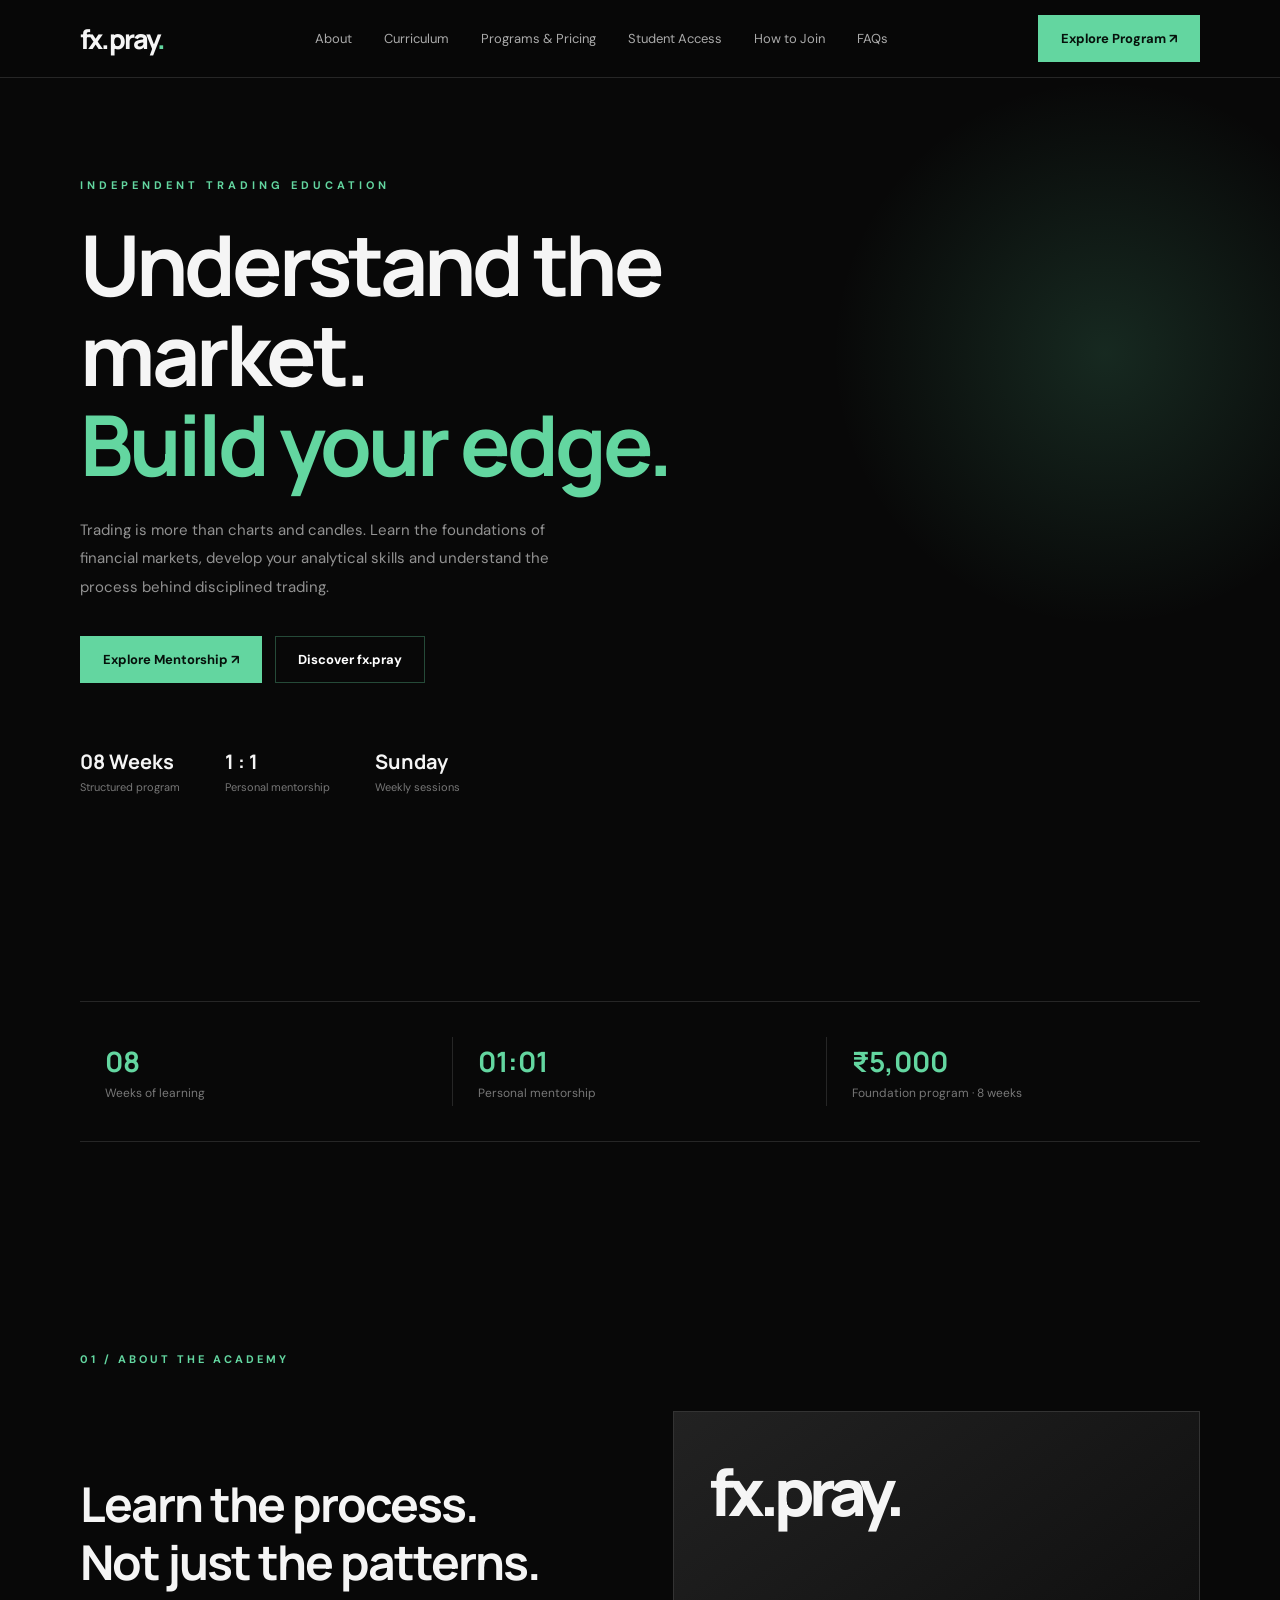
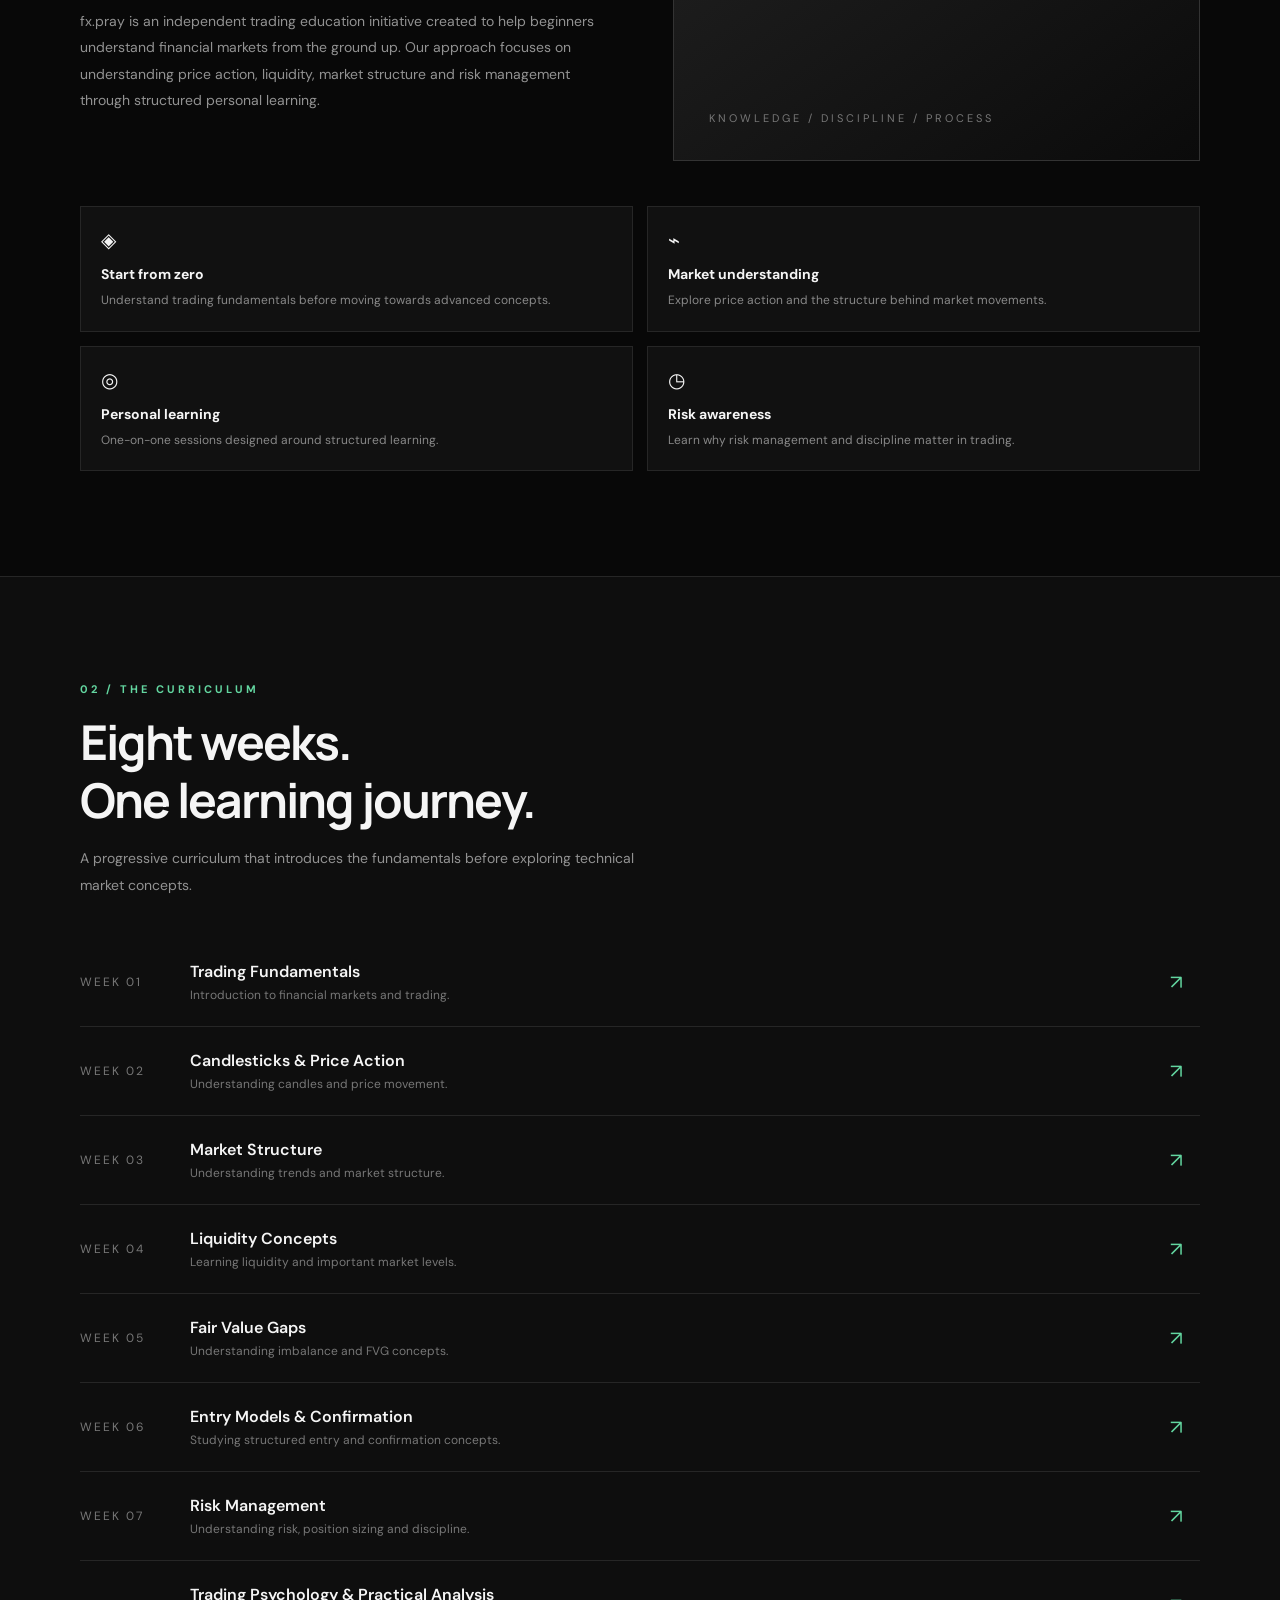
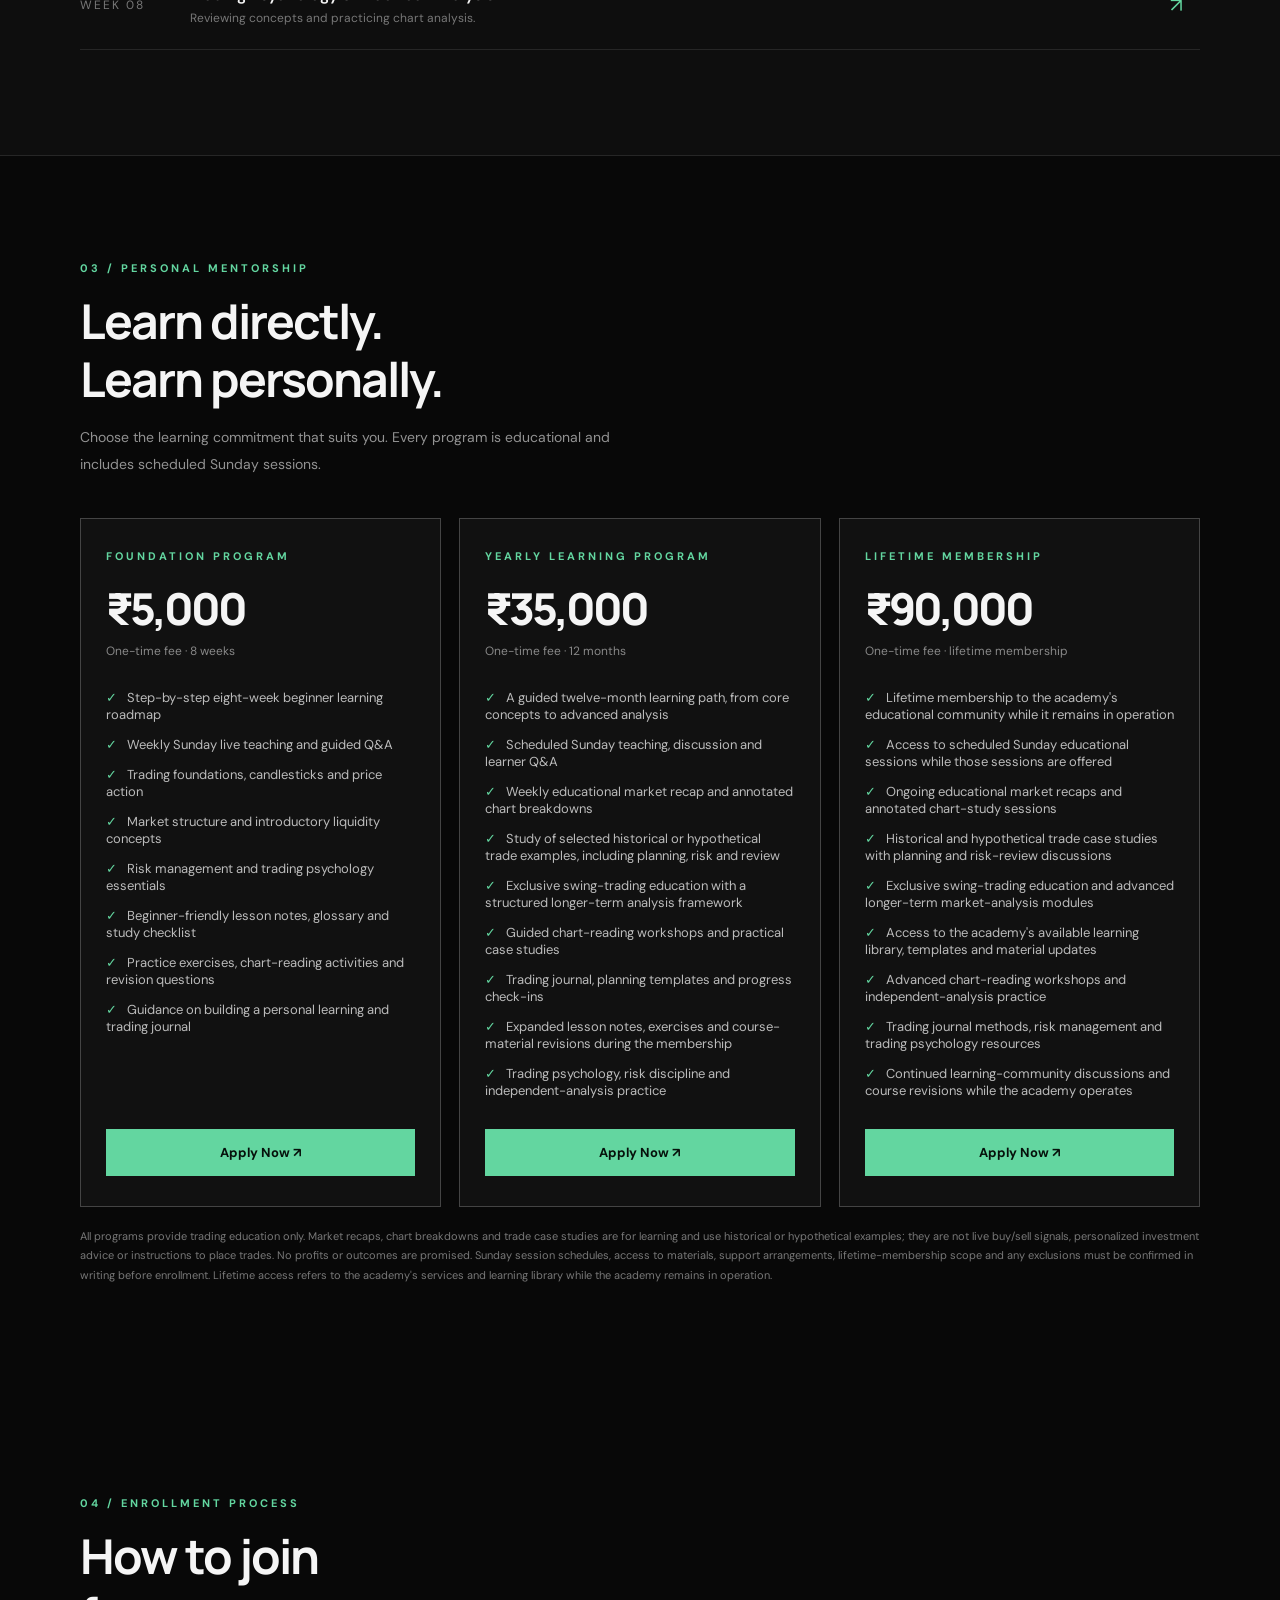
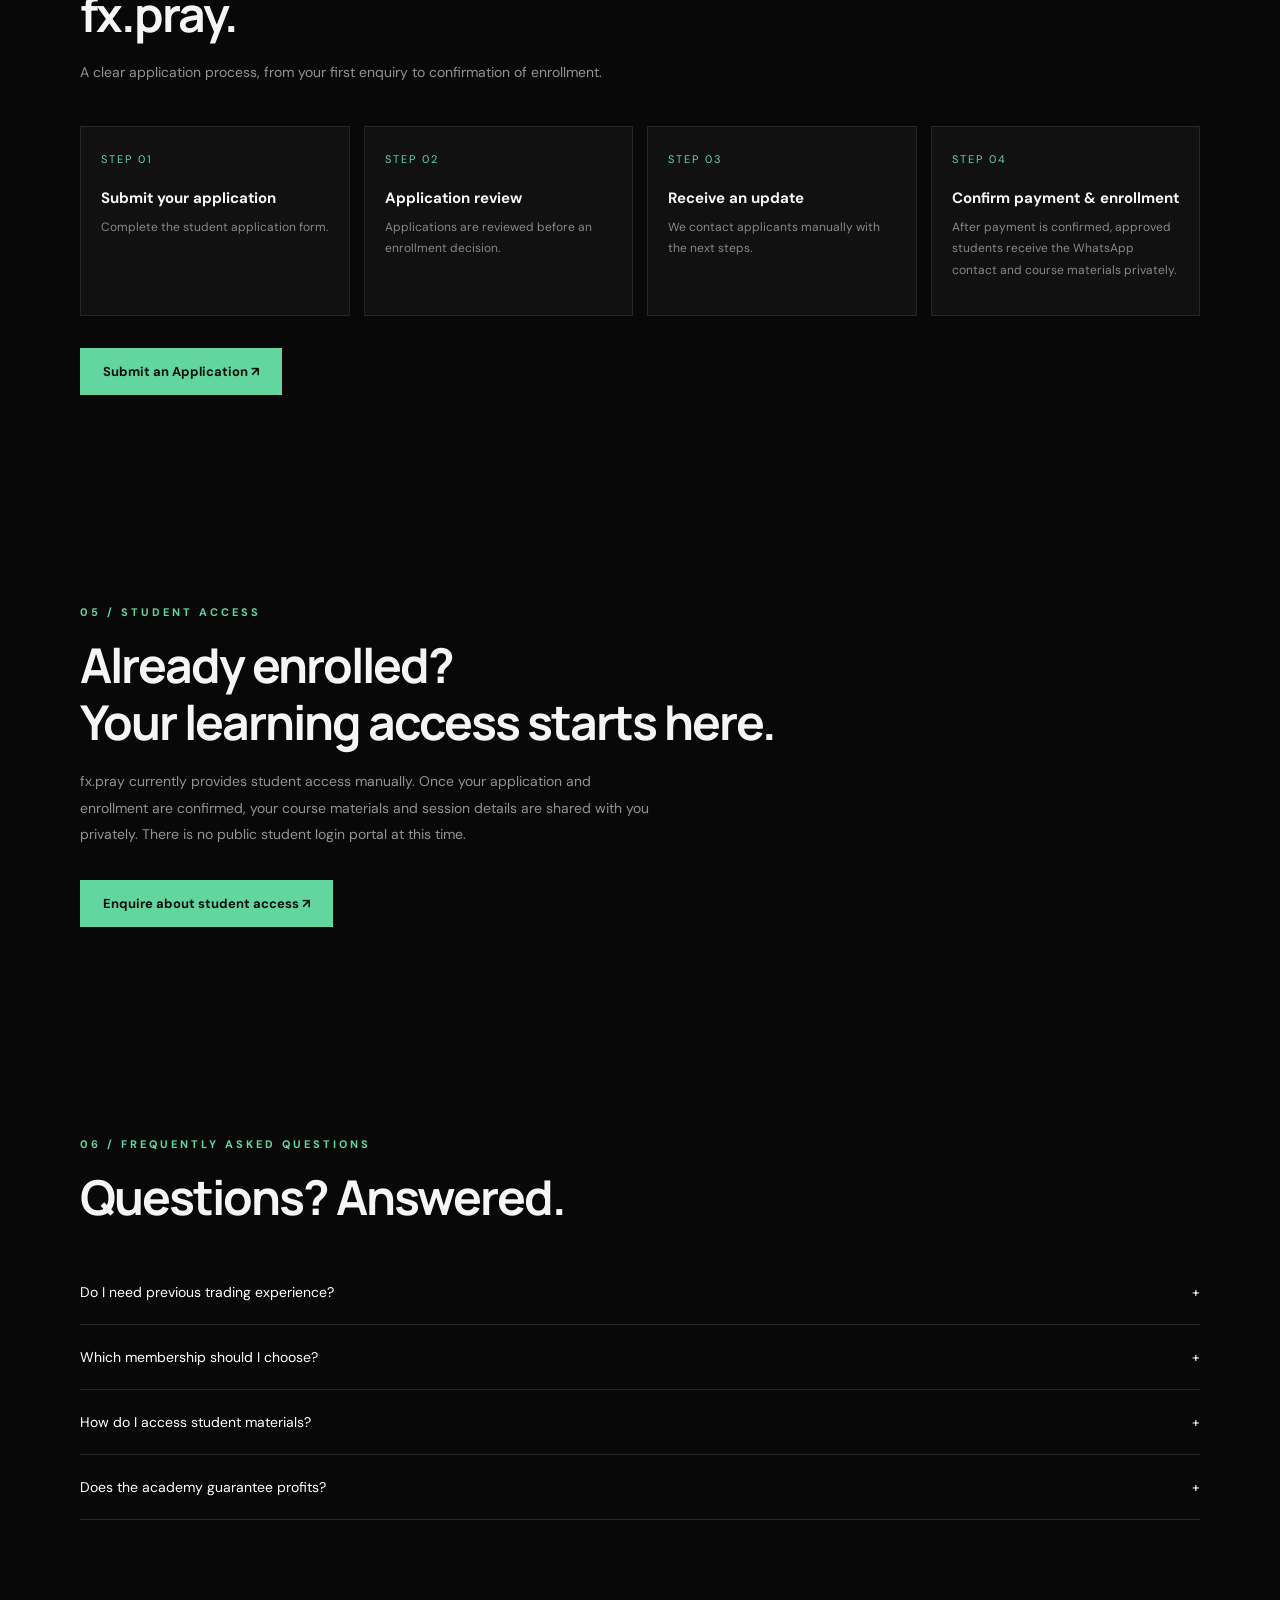
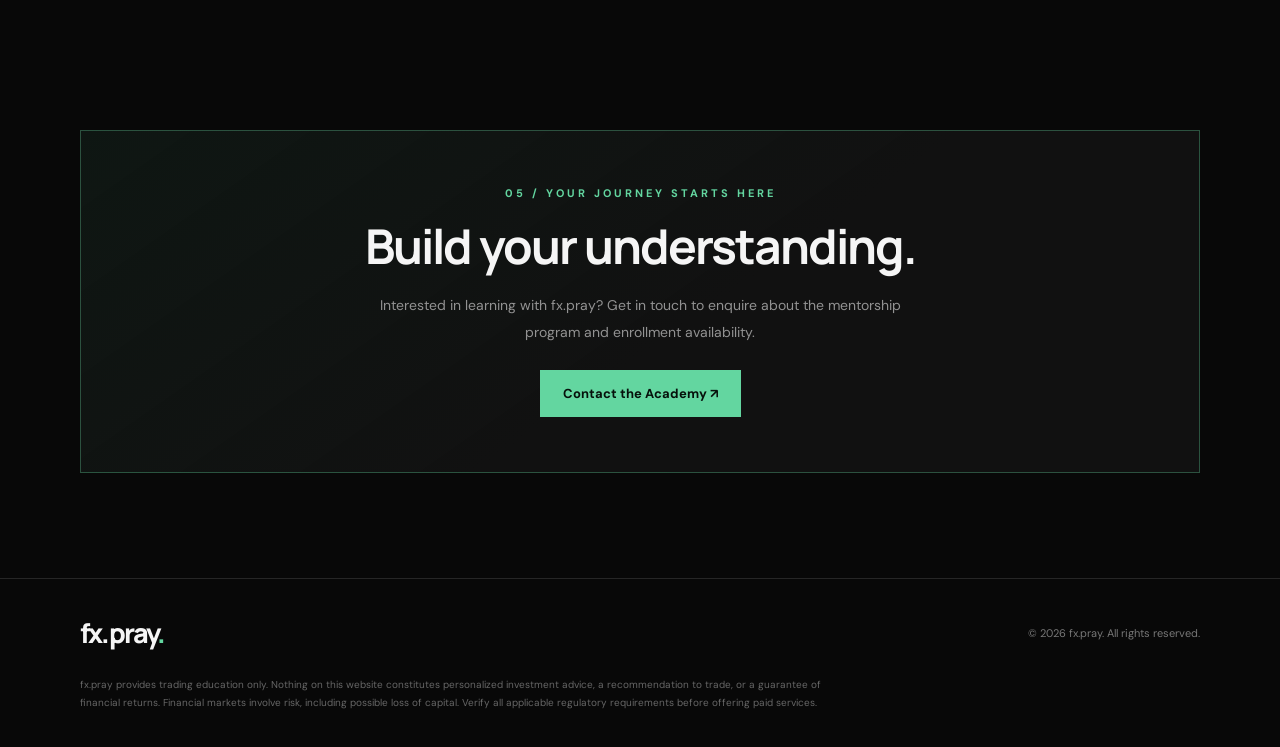
==== index.html @ 36716dc1 "Update membership details and add student access information" ====
<!DOCTYPE html>
<html lang="en">
<head>
<meta charset="UTF-8">
<meta name="viewport" content="width=device-width, initial-scale=1.0">
<meta name="theme-color" content="#07110d">
<title>fx.pray. — Trading Academy</title>
<meta name="description" content="Learn trading from the fundamentals with fx.pray. Explore our eight-week personal trading mentorship.">

<style>
@import url('https://fonts.googleapis.com/css2?family=DM+Sans:wght@400;500;600;700;800&family=Manrope:wght@400;500;600;700;800&display=swap');

:root {
  --bg:#080808;
  --surface:#111111;
  --surface2:#171717;
  --white:#f5f5f5;
  --muted:#929292;
  --line:#262626;
  --accent:#63d6a0;
  --accent-soft:rgba(99,214,160,.12);
  --accent-line:rgba(99,214,160,.32);
}

*{margin:0;padding:0;box-sizing:border-box}

html{scroll-behavior:smooth}

body{
  background:var(--bg);
  color:var(--white);
  font-family:'DM Sans',sans-serif;
  overflow-x:hidden;
}

a{text-decoration:none;color:inherit}
button,input,textarea{font:inherit}

.container{
  width:min(1120px,88%);
  margin:auto;
}

nav{
  height:78px;
  position:sticky;
  top:0;
  z-index:100;
  background:rgba(8,8,8,.94);
  backdrop-filter:blur(16px);
  border-bottom:1px solid var(--line);
}

.nav-inner{
  height:100%;
  display:flex;
  align-items:center;
  justify-content:space-between;
}

.logo{
  font-family:'Manrope',sans-serif;
  font-size:27px;
  font-weight:800;
  letter-spacing:-1.8px;
}

.logo span{color:#777}

.nav-links{
  display:flex;
  align-items:center;
  gap:32px;
  color:#aaa;
  font-size:13px;
}

.nav-links a:hover{color:var(--accent)}

.btn{
  display:inline-flex;
  align-items:center;
  justify-content:center;
  gap:10px;
  padding:14px 22px;
  background:var(--accent);
  color:#06110b;
  border:1px solid var(--accent);
  font-size:13px;
  font-weight:700;
  transition:.25s;
  cursor:pointer;
}

.btn:hover{
  background:transparent;
  color:var(--accent);
}

.btn-outline{
  background:transparent;
  color:white;
  border-color:var(--accent-line);
}

.btn-outline:hover{
  background:var(--accent);
  color:#06110b;
}

.menu-btn{
  display:none;
  background:none;
  border:0;
  color:white;
  font-size:25px;
  cursor:pointer;
}

.hero{
  min-height:650px;
  display:flex;
  align-items:center;
  position:relative;
  overflow:hidden;
}

.hero:before{
  content:"";
  position:absolute;
  width:550px;
  height:550px;
  border-radius:50%;
  background:radial-gradient(circle,rgba(99,214,160,.16),transparent 70%);
  right:-100px;
  top:0;
  pointer-events:none;
}

.hero-content{
  position:relative;
  z-index:2;
  padding:100px 0;
}

.eyebrow{
  color:var(--accent);
  font-size:11px;
  letter-spacing:4px;
  font-weight:700;
  text-transform:uppercase;
}

.hero h1{
  font-family:'Manrope',sans-serif;
  font-size:clamp(48px,7vw,84px);
  line-height:1.07;
  letter-spacing:-4px;
  max-width:850px;
  margin:27px 0;
}

.hero h1 span{color:var(--accent)}

.hero-desc{
  color:var(--muted);
  max-width:520px;
  line-height:1.9;
  font-size:15px;
}

.hero-actions{
  display:flex;
  gap:13px;
  margin-top:35px;
  flex-wrap:wrap;
}

.hero-bottom{
  display:flex;
  gap:45px;
  margin-top:65px;
  flex-wrap:wrap;
}

.hero-bottom strong{
  display:block;
  font-size:20px;
  font-family:'Manrope',sans-serif;
}

.hero-bottom small{
  color:#777;
  font-size:11px;
}

.stats{
  border-top:1px solid var(--line);
  border-bottom:1px solid var(--line);
  display:grid;
  grid-template-columns:repeat(3,1fr);
  padding:35px 0;
}

.stat{
  padding:5px 25px;
  border-right:1px solid var(--line);
}

.stat:last-child{border:0}

.stat strong{
  font-family:'Manrope',sans-serif;
  font-size:28px;
  display:block;
}

.stat p{
  color:#777;
  font-size:12px;
  margin-top:5px;
}

section{padding:105px 0}

.section-label{
  color:var(--accent);
  font-size:11px;
  letter-spacing:3px;
  text-transform:uppercase;
  font-weight:700;
}

.section-title{
  font-family:'Manrope',sans-serif;
  font-size:clamp(32px,5vw,48px);
  line-height:1.2;
  letter-spacing:-2px;
  margin:17px 0;
}

.section-desc{
  color:var(--muted);
  max-width:570px;
  line-height:1.9;
  font-size:14px;
}

.about-grid{
  display:grid;
  grid-template-columns:1fr 1fr;
  gap:65px;
  align-items:center;
  margin-top:45px;
}

.about-visual{
  min-height:350px;
  background:linear-gradient(145deg,#222,#0b0b0b);
  border:1px solid #333;
  display:flex;
  flex-direction:column;
  justify-content:space-between;
  padding:35px;
}

.visual-symbol{
  font-size:65px;
  font-family:'Manrope',sans-serif;
  font-weight:800;
  letter-spacing:-6px;
}

.visual-caption{
  color:#777;
  font-size:11px;
  letter-spacing:3px;
}

.features{
  display:grid;
  grid-template-columns:1fr 1fr;
  gap:14px;
}

.feature{
  padding:20px;
  background:var(--surface);
  border:1px solid var(--line);
}

.feature h3{font-size:14px;margin:12px 0 7px}
.feature p{font-size:12px;color:#888;line-height:1.7}
.feature-icon{font-size:20px}

.curriculum{
  background:#0e0e0e;
  border-top:1px solid var(--line);
  border-bottom:1px solid var(--line);
}

.weeks{margin-top:40px}

.week{
  display:grid;
  grid-template-columns:90px 1fr 30px;
  gap:20px;
  align-items:center;
  padding:23px 0;
  border-bottom:1px solid var(--line);
}

.week-number{
  font-size:12px;
  color:#777;
  letter-spacing:2px;
}

.week h3{font-size:16px;font-weight:600}
.week p{font-size:12px;color:#777;margin-top:5px}
.week-arrow{color:#777;font-size:20px}

.pricing-grid{
  display:grid;
  grid-template-columns:repeat(3,minmax(0,1fr));
  gap:18px;
  margin-top:40px;
  align-items:stretch;
}
.pricing-card{
  padding:30px 25px;
  background:var(--surface);
  border:1px solid #444;
  display:flex;
  flex-direction:column;
}
.pricing-card .price{font-size:44px}
.pricing-card .included{grid-template-columns:1fr;gap:13px}
.pricing-card .btn{margin-top:auto;text-align:center}
@media(max-width:900px){.pricing-grid{grid-template-columns:1fr}}

.price{
  font-family:'Manrope',sans-serif;
  font-size:55px;
  font-weight:800;
  letter-spacing:-3px;
  margin:15px 0 5px;
}

.price-sub{color:#888;font-size:12px}

.included{
  list-style:none;
  margin:30px 0;
  display:grid;
  grid-template-columns:1fr 1fr;
  gap:17px;
}

.included li{
  font-size:13px;
  color:#bbb;
}

.included li:before{
  content:"✓";
  margin-right:10px;
  color:var(--accent);
}

.pricing-note{
  color:#777;
  font-size:11px;
  line-height:1.8;
  margin-top:20px;
}

.faq-list{margin-top:35px}

.faq-item{
  border-bottom:1px solid var(--line);
}

.faq-question{
  width:100%;
  background:none;
  border:0;
  color:white;
  text-align:left;
  display:flex;
  justify-content:space-between;
  padding:23px 0;
  cursor:pointer;
  font-size:14px;
}

.faq-answer{
  display:none;
  color:#888;
  font-size:13px;
  line-height:1.8;
  padding:0 30px 22px 0;
}

.faq-item.active .faq-answer{display:block}

.contact-box{
  background:#111;
  border:1px solid #333;
  padding:55px 40px;
  text-align:center;
}

.contact-box .section-desc{
  margin:0 auto 25px;
}

footer{
  border-top:1px solid var(--line);
  padding:35px 0;
}

.footer-inner{
  display:flex;
  justify-content:space-between;
  align-items:center;
  gap:20px;
  flex-wrap:wrap;
}

.footer-copy{color:#777;font-size:11px}

.disclaimer{
  color:#666;
  font-size:10px;
  line-height:1.8;
  margin-top:25px;
  max-width:750px;
}

@media(max-width:750px){
  .nav-links{
    display:none;
    position:absolute;
    top:78px;
    left:0;
    width:100%;
    background:#101010;
    padding:25px 6%;
    flex-direction:column;
    align-items:flex-start;
    border-bottom:1px solid #333;
  }
  .nav-links.show{display:flex}
  .menu-btn{display:block}
  .nav-cta{display:none}
  .hero{min-height:570px}
  .hero h1{letter-spacing:-2.5px}
  .about-grid{grid-template-columns:1fr;gap:30px}
  .stats{gap:10px}
  .stat{padding:5px 10px}
  .stat strong{font-size:21px}
  .week{grid-template-columns:65px 1fr 20px;gap:10px}
  .pricing-card{padding:27px 20px}
  .included{grid-template-columns:1fr}
  .contact-box{padding:40px 20px}
}

@media(max-width:400px){
  .hero h1{font-size:44px}
  .hero-bottom{gap:22px}
}

/* ==============================
   FX.PRAY PREMIUM ANIMATIONS
================================ */

/* Smooth page entrance */
@keyframes pageEnter {
  from { opacity: 0; }
  to { opacity: 1; }
}

body {
  animation: pageEnter 1s ease;
}

/* Hero entrance */
@keyframes heroEnter {
  from {
    opacity: 0;
    transform: translateY(35px);
  }
  to {
    opacity: 1;
    transform: translateY(0);
  }
}

.hero-content > * {
  animation: heroEnter .9s ease both;
}

.hero-content > *:nth-child(1) { animation-delay: .1s; }
.hero-content > *:nth-child(2) { animation-delay: .2s; }
.hero-content > *:nth-child(3) { animation-delay: .35s; }
.hero-content > *:nth-child(4) { animation-delay: .5s; }
.hero-content > *:nth-child(5) { animation-delay: .65s; }

/* Scroll reveal */
.reveal {
  opacity: 0;
  transform: translateY(30px);
  transition:
    opacity .8s ease,
    transform .8s cubic-bezier(.2,.7,.2,1);
}

.reveal.visible {
  opacity: 1;
  transform: translateY(0);
}

/* Premium card hover */
.feature,
.pricing-card,
.about-visual {
  transition:
    transform .35s ease,
    border-color .35s ease,
    background .35s ease;
}

.feature:hover,
.pricing-card:hover {
  transform: translateY(-6px);
  border-color: var(--accent-line);
  background: linear-gradient(145deg, rgba(99,214,160,.07), #151515 65%);
}

.about-visual:hover {
  border-color: var(--accent-line);
}

/* Curriculum hover */
.week {
  transition: padding .3s ease, background .3s ease;
}

.week:hover {
  padding-left: 14px;
  background: #141414;
}

.week-arrow {
  transition: transform .3s ease;
}

.week:hover .week-arrow {
  transform: translate(4px,-4px);
}

/* Button interaction */
.btn {
  transition: all .3s ease;
}

.btn:hover {
  transform: translateY(-3px);
  box-shadow: 0 8px 25px rgba(99,214,160,.18);
}

/* FAQ animation */
.faq-answer {
  display: block;
  max-height: 0;
  overflow: hidden;
  opacity: 0;
  padding-bottom: 0;
  transition:
    max-height .4s ease,
    opacity .3s ease,
    padding .3s ease;
}

.faq-item.active .faq-answer {
  max-height: 180px;
  opacity: 1;
  padding-bottom: 22px;
}

/* Navigation hover */
.nav-links a {
  transition: color .25s ease;
}
/* Enrollment process */
.join-steps {
  display: grid;
  grid-template-columns: repeat(4, 1fr);
  gap: 14px;
  margin-top: 40px;
}

.join-step {
  background: var(--surface);
  border: 1px solid var(--line);
  padding: 25px 20px;
  min-height: 190px;
  transition: transform .3s ease, border-color .3s ease;
}

.join-step:hover {
  transform: translateY(-5px);
  border-color: var(--accent-line);
}

.join-step-number {
  color: var(--accent);
  font-size: 11px;
  letter-spacing: 2px;
}

.join-step h3 {
  font-size: 15px;
  margin: 22px 0 9px;
}

.join-step p {
  color: #888;
  font-size: 12px;
  line-height: 1.8;
}

.join-action {
  margin-top: 32px;
}

@media(max-width:750px) {
  .join-steps {
    grid-template-columns: 1fr 1fr;
  }
}

@media(max-width:480px) {
  .join-steps {
    grid-template-columns: 1fr;
  }

  .join-step {
    min-height: auto;
  }
}
/* FX.PRAY emerald accent system */
::selection{background:var(--accent);color:#06110b}
a:focus-visible,button:focus-visible{
  outline:2px solid var(--accent);
  outline-offset:4px;
}
.stat strong{color:var(--accent)}
.week:hover{background:rgba(99,214,160,.045)}
.week-arrow{color:var(--accent)}
.included li:before{color:var(--accent)}
.join-step:hover{border-color:var(--accent-line)}
.join-step-number{color:var(--accent)}
.contact-box{
  background:linear-gradient(145deg,rgba(99,214,160,.07),#111 55%);
  border-color:var(--accent-line);
}
.logo span{color:var(--accent)}
.btn-outline{border-color:var(--accent-line)}
/* Accessibility: respect reduced motion */
@media (prefers-reduced-motion: reduce) {
  *, *::before, *::after {
    animation-duration: .01ms !important;
    transition-duration: .01ms !important;
    scroll-behavior: auto !important;
  }

  .reveal {
    opacity: 1;
    transform: none;
  }
}
</style>
</head>

<body>

<nav>
  <div class="container nav-inner">
    <a class="logo" href="#">fx.pray<span>.</span></a>

    <div class="nav-links" id="navLinks">
      <a href="#about">About</a>
      <a href="#curriculum">Curriculum</a>
<a href="#mentorship">Programs & Pricing</a>
<a href="#student-access">Student Access</a>
<a href="#join">How to Join</a>
<a href="#faq">FAQs</a>
    </div>

    <a class="btn nav-cta" href="#mentorship">Explore Program ↗</a>
    <button class="menu-btn" id="menuBtn" aria-label="Toggle menu">☰</button>
  </div>
</nav>

<header class="hero">
  <div class="container hero-content">
    <div class="eyebrow">Independent Trading Education</div>

    <h1>
      Understand the market.<br>
      <span>Build your edge.</span>
    </h1>

    <p class="hero-desc">
      Trading is more than charts and candles.
      Learn the foundations of financial markets,
      develop your analytical skills and understand
      the process behind disciplined trading.
    </p>

    <div class="hero-actions">
      <a href="#mentorship" class="btn">Explore Mentorship ↗</a>
      <a href="#about" class="btn btn-outline">Discover fx.pray</a>
    </div>

    <div class="hero-bottom">
      <div>
        <strong>08 Weeks</strong>
        <small>Structured program</small>
      </div>
      <div>
        <strong>1 : 1</strong>
        <small>Personal mentorship</small>
      </div>
      <div>
        <strong>Sunday</strong>
        <small>Weekly sessions</small>
      </div>
    </div>
  </div>
</header>

<main>

<section>
  <div class="container">
    <div class="stats">
      <div class="stat">
        <strong>08</strong>
        <p>Weeks of learning</p>
      </div>
      <div class="stat">
        <strong>01:01</strong>
        <p>Personal mentorship</p>
      </div>
      <div class="stat">
        <strong>₹5,000</strong>
        <p>Foundation program · 8 weeks</p>
      </div>
    </div>
  </div>
</section>

<section id="about">
  <div class="container">
    <div class="section-label">01 / About the Academy</div>
    <div class="about-grid">

      <div>
        <h2 class="section-title">
          Learn the process.<br>
          Not just the patterns.
        </h2>

        <p class="section-desc">
          fx.pray is an independent trading education
          initiative created to help beginners understand
          financial markets from the ground up.

          Our approach focuses on understanding price
          action, liquidity, market structure and risk
          management through structured personal learning.
        </p>
      </div>

      <div class="about-visual">
        <div class="visual-symbol">fx.pray.</div>
        <div>
          <div class="visual-caption">KNOWLEDGE / DISCIPLINE / PROCESS</div>
        </div>
      </div>

    </div>

    <div class="features" style="margin-top:45px">
      <div class="feature">
        <div class="feature-icon">◈</div>
        <h3>Start from zero</h3>
        <p>Understand trading fundamentals before
        moving towards advanced concepts.</p>
      </div>

      <div class="feature">
        <div class="feature-icon">⌁</div>
        <h3>Market understanding</h3>
        <p>Explore price action and the structure
        behind market movements.</p>
      </div>

      <div class="feature">
        <div class="feature-icon">◎</div>
        <h3>Personal learning</h3>
        <p>One-on-one sessions designed around
        structured learning.</p>
      </div>

      <div class="feature">
        <div class="feature-icon">◷</div>
        <h3>Risk awareness</h3>
        <p>Learn why risk management and discipline
        matter in trading.</p>
      </div>
    </div>
  </div>
</section>

<section class="curriculum" id="curriculum">
  <div class="container">
    <div class="section-label">02 / The Curriculum</div>
    <h2 class="section-title">Eight weeks.<br>One learning journey.</h2>
    <p class="section-desc">
      A progressive curriculum that introduces the
      fundamentals before exploring technical
      market concepts.
    </p>

    <div class="weeks">

      <div class="week">
        <div class="week-number">WEEK 01</div>
        <div><h3>Trading Fundamentals</h3>
        <p>Introduction to financial markets and trading.</p></div>
        <div class="week-arrow">↗</div>
      </div>

      <div class="week">
        <div class="week-number">WEEK 02</div>
        <div><h3>Candlesticks & Price Action</h3>
        <p>Understanding candles and price movement.</p></div>
        <div class="week-arrow">↗</div>
      </div>

      <div class="week">
        <div class="week-number">WEEK 03</div>
        <div><h3>Market Structure</h3>
        <p>Understanding trends and market structure.</p></div>
        <div class="week-arrow">↗</div>
      </div>

      <div class="week">
        <div class="week-number">WEEK 04</div>
        <div><h3>Liquidity Concepts</h3>
        <p>Learning liquidity and important market levels.</p></div>
        <div class="week-arrow">↗</div>
      </div>

      <div class="week">
        <div class="week-number">WEEK 05</div>
        <div><h3>Fair Value Gaps</h3>
        <p>Understanding imbalance and FVG concepts.</p></div>
        <div class="week-arrow">↗</div>
      </div>

      <div class="week">
        <div class="week-number">WEEK 06</div>
        <div><h3>Entry Models & Confirmation</h3>
        <p>Studying structured entry and confirmation concepts.</p></div>
        <div class="week-arrow">↗</div>
      </div>

      <div class="week">
        <div class="week-number">WEEK 07</div>
        <div><h3>Risk Management</h3>
        <p>Understanding risk, position sizing and discipline.</p></div>
        <div class="week-arrow">↗</div>
      </div>

      <div class="week">
        <div class="week-number">WEEK 08</div>
        <div><h3>Trading Psychology & Practical Analysis</h3>
        <p>Reviewing concepts and practicing chart analysis.</p></div>
        <div class="week-arrow">↗</div>
      </div>

    </div>
  </div>
</section>

<section id="mentorship">
  <div class="container">
    <div class="section-label">03 / Personal Mentorship</div>
    <h2 class="section-title">Learn directly.<br>Learn personally.</h2>

    <p class="section-desc">
      Choose the learning commitment that suits you.
      Every program is educational and includes scheduled Sunday sessions.
    </p>

    <div class="pricing-grid">
      <div class="pricing-card">
        <div class="section-label">FOUNDATION PROGRAM</div>
        <div class="price">₹5,000</div>
        <div class="price-sub">One-time fee · 8 weeks</div>
        <ul class="included">
          <li>Step-by-step eight-week beginner learning roadmap</li>
          <li>Weekly Sunday live teaching and guided Q&amp;A</li>
          <li>Trading foundations, candlesticks and price action</li>
          <li>Market structure and introductory liquidity concepts</li>
          <li>Risk management and trading psychology essentials</li>
          <li>Beginner-friendly lesson notes, glossary and study checklist</li>
          <li>Practice exercises, chart-reading activities and revision questions</li>
          <li>Guidance on building a personal learning and trading journal</li>
        </ul>
        <a href="https://docs.google.com/forms/d/e/1FAIpQLSc23OzAaAF6MOSfm3VgcGboQESLAx91yOlbj70nrIHsM23pZA/viewform" target="_blank" rel="noopener noreferrer" class="btn">Apply Now ↗</a>
      </div>

      <div class="pricing-card">
        <div class="section-label">YEARLY LEARNING PROGRAM</div>
        <div class="price">₹35,000</div>
        <div class="price-sub">One-time fee · 12 months</div>
        <ul class="included">
          <li>A guided twelve-month learning path, from core concepts to advanced analysis</li>
          <li>Scheduled Sunday teaching, discussion and learner Q&amp;A</li>
          <li>Weekly educational market recap and annotated chart breakdowns</li>
          <li>Study of selected historical or hypothetical trade examples, including planning, risk and review</li>
          <li>Exclusive swing-trading education with a structured longer-term analysis framework</li>
          <li>Guided chart-reading workshops and practical case studies</li>
          <li>Trading journal, planning templates and progress check-ins</li>
          <li>Expanded lesson notes, exercises and course-material revisions during the membership</li>
          <li>Trading psychology, risk discipline and independent-analysis practice</li>
        </ul>
        <a href="https://docs.google.com/forms/d/e/1FAIpQLSc23OzAaAF6MOSfm3VgcGboQESLAx91yOlbj70nrIHsM23pZA/viewform" target="_blank" rel="noopener noreferrer" class="btn">Apply Now ↗</a>
      </div>

      <div class="pricing-card">
        <div class="section-label">LIFETIME MEMBERSHIP</div>
        <div class="price">₹90,000</div>
        <div class="price-sub">One-time fee · lifetime membership</div>
        <ul class="included">
          <li>Lifetime membership to the academy's educational community while it remains in operation</li>
          <li>Access to scheduled Sunday educational sessions while those sessions are offered</li>
          <li>Ongoing educational market recaps and annotated chart-study sessions</li>
          <li>Historical and hypothetical trade case studies with planning and risk-review discussions</li>
          <li>Exclusive swing-trading education and advanced longer-term market-analysis modules</li>
          <li>Access to the academy's available learning library, templates and material updates</li>
          <li>Advanced chart-reading workshops and independent-analysis practice</li>
          <li>Trading journal methods, risk management and trading psychology resources</li>
          <li>Continued learning-community discussions and course revisions while the academy operates</li>
        </ul>
        <a href="https://docs.google.com/forms/d/e/1FAIpQLSc23OzAaAF6MOSfm3VgcGboQESLAx91yOlbj70nrIHsM23pZA/viewform" target="_blank" rel="noopener noreferrer" class="btn">Apply Now ↗</a>
      </div>
    </div>

    <p class="pricing-note">
      All programs provide trading education only. Market recaps, chart breakdowns and trade
      case studies are for learning and use historical or hypothetical examples; they are not
      live buy/sell signals, personalized investment advice or instructions to place trades.
      No profits or outcomes are promised. Sunday session schedules, access to materials,
      support arrangements, lifetime-membership scope and any exclusions must be confirmed
      in writing before enrollment. Lifetime access refers to the academy's services and
      learning library while the academy remains in operation.
    </p>
  </div>
</section>

<section id="join">   <div class="container">     <div class="section-label">04 / Enrollment Process</div>      <h2 class="section-title">       How to join<br>fx.pray.     </h2>      <p class="section-desc">       A clear application process, from your first enquiry       to confirmation of enrollment.     </p>      <div class="join-steps">        <div class="join-step">         <div class="join-step-number">STEP 01</div>         <h3>Submit your application</h3>         <p>Complete the student application form.</p>       </div>        <div class="join-step">         <div class="join-step-number">STEP 02</div>         <h3>Application review</h3>         <p>Applications are reviewed before an enrollment decision.</p>       </div>        <div class="join-step">         <div class="join-step-number">STEP 03</div>         <h3>Receive an update</h3>         <p>We contact applicants manually with the next steps.</p>       </div>        <div class="join-step">         <div class="join-step-number">STEP 04</div>         <h3>Confirm payment &amp; enrollment</h3>         <p>After payment is confirmed, approved students receive the WhatsApp contact and course materials privately.</p>       </div>      </div>      <div class="join-action">       <a         href="https://docs.google.com/forms/d/e/1FAIpQLSc23OzAaAF6MOSfm3VgcGboQESLAx91yOlbj70nrIHsM23pZA/viewform"         target="_blank"         rel="noopener noreferrer"         class="btn">         Submit an Application ↗       </a>     </div>    </div> </section>

<section id="student-access">
  <div class="container">
    <div class="section-label">05 / Student Access</div>
    <h2 class="section-title">Already enrolled?<br>Your learning access starts here.</h2>
    <p class="section-desc">
      fx.pray currently provides student access manually. Once your application
      and enrollment are confirmed, your course materials and session details
      are shared with you privately. There is no public student login portal at
      this time.
    </p>
    <div class="join-action">
      <a href="mailto:prayagrajtrivedi199@gmail.com?subject=Student%20Access%20Enquiry" class="btn">Enquire about student access ↗</a>
    </div>
  </div>
</section>

<section id="faq">
  <div class="container">
    <div class="section-label">06 / Frequently Asked Questions</div>
    <h2 class="section-title">Questions? Answered.</h2>

    <div class="faq-list">

      <div class="faq-item">
        <button class="faq-question">
          Do I need previous trading experience?
          <span>+</span>
        </button>
        <div class="faq-answer">
          No. The proposed curriculum starts with
          trading fundamentals and gradually introduces
          technical concepts.
        </div>
      </div>

      <div class="faq-item">
        <button class="faq-question">
          Which membership should I choose?
          <span>+</span>
        </button>
        <div class="faq-answer">
          Foundation is an eight-week beginner program. Yearly Learning provides a twelve-month learning path. Lifetime Membership provides ongoing access to the academy's learning services while it remains in operation. Review the full inclusions and terms in the Programs &amp; Pricing section before applying.
        </div>
      </div>

      <div class="faq-item">
        <button class="faq-question">
          How do I access student materials?
          <span>+</span>
        </button>
        <div class="faq-answer">
          After your application is reviewed and enrollment is confirmed, the academy shares the relevant learning materials and session details privately. There is currently no online student login portal.
        </div>
      </div>

      <div class="faq-item">
        <button class="faq-question">
          Does the academy guarantee profits?
          <span>+</span>
        </button>
        <div class="faq-answer">
          No. Trading involves risk. This program
          provides educational material and does
          not promise financial returns.
        </div>
      </div>

    </div>
  </div>
</section>

<section id="contact">
  <div class="container">
    <div class="contact-box">
      <div class="section-label">05 / Your Journey Starts Here</div>
      <h2 class="section-title">Build your understanding.</h2>
      <p class="section-desc">
        Interested in learning with fx.pray?
        Get in touch to enquire about the mentorship
        program and enrollment availability.
      </p>
      <a href="mailto:prayagrajtrivedi199@gmail.com"
         class="btn">Contact the Academy ↗</a>
    </div>
  </div>
</section>

</main>

<footer>
  <div class="container">
    <div class="footer-inner">
      <a href="#" class="logo">fx.pray<span>.</span></a>
      <div class="footer-copy">
        © 2026 fx.pray. All rights reserved.
      </div>
    </div>

    <p class="disclaimer">
      fx.pray provides trading education only.
      Nothing on this website constitutes personalized
      investment advice, a recommendation to trade,
      or a guarantee of financial returns. Financial
      markets involve risk, including possible loss
      of capital. Verify all applicable regulatory
      requirements before offering paid services.
    </p>
  </div>
</footer>

<script>
const menuBtn = document.getElementById('menuBtn');
const navLinks = document.getElementById('navLinks');

menuBtn.addEventListener('click', () => {
  navLinks.classList.toggle('show');
});

document.querySelectorAll('.nav-links a').forEach(link => {
  link.addEventListener('click', () => {
    navLinks.classList.remove('show');
  });
});

document.querySelectorAll('.faq-question').forEach(button => {
  button.addEventListener('click', () => {
    const item = button.parentElement;
    item.classList.toggle('active');
    button.querySelector('span').textContent =
      item.classList.contains('active') ? '−' : '+';
  });
});

// FX.PRAY SCROLL ANIMATIONS

const revealElements = document.querySelectorAll(
  'section, .stat, .feature, .week, .pricing-card, .contact-box'
);

revealElements.forEach(element => {
  element.classList.add('reveal');
});

const observer = new IntersectionObserver(
  (entries, observer) => {
    entries.forEach(entry => {
      if (entry.isIntersecting) {
        entry.target.classList.add('visible');
        observer.unobserve(entry.target);
      }
    });
  },
  {
    threshold: 0.12
  }
);

revealElements.forEach(element => {
  observer.observe(element);
});
</script>

</body>
</html>
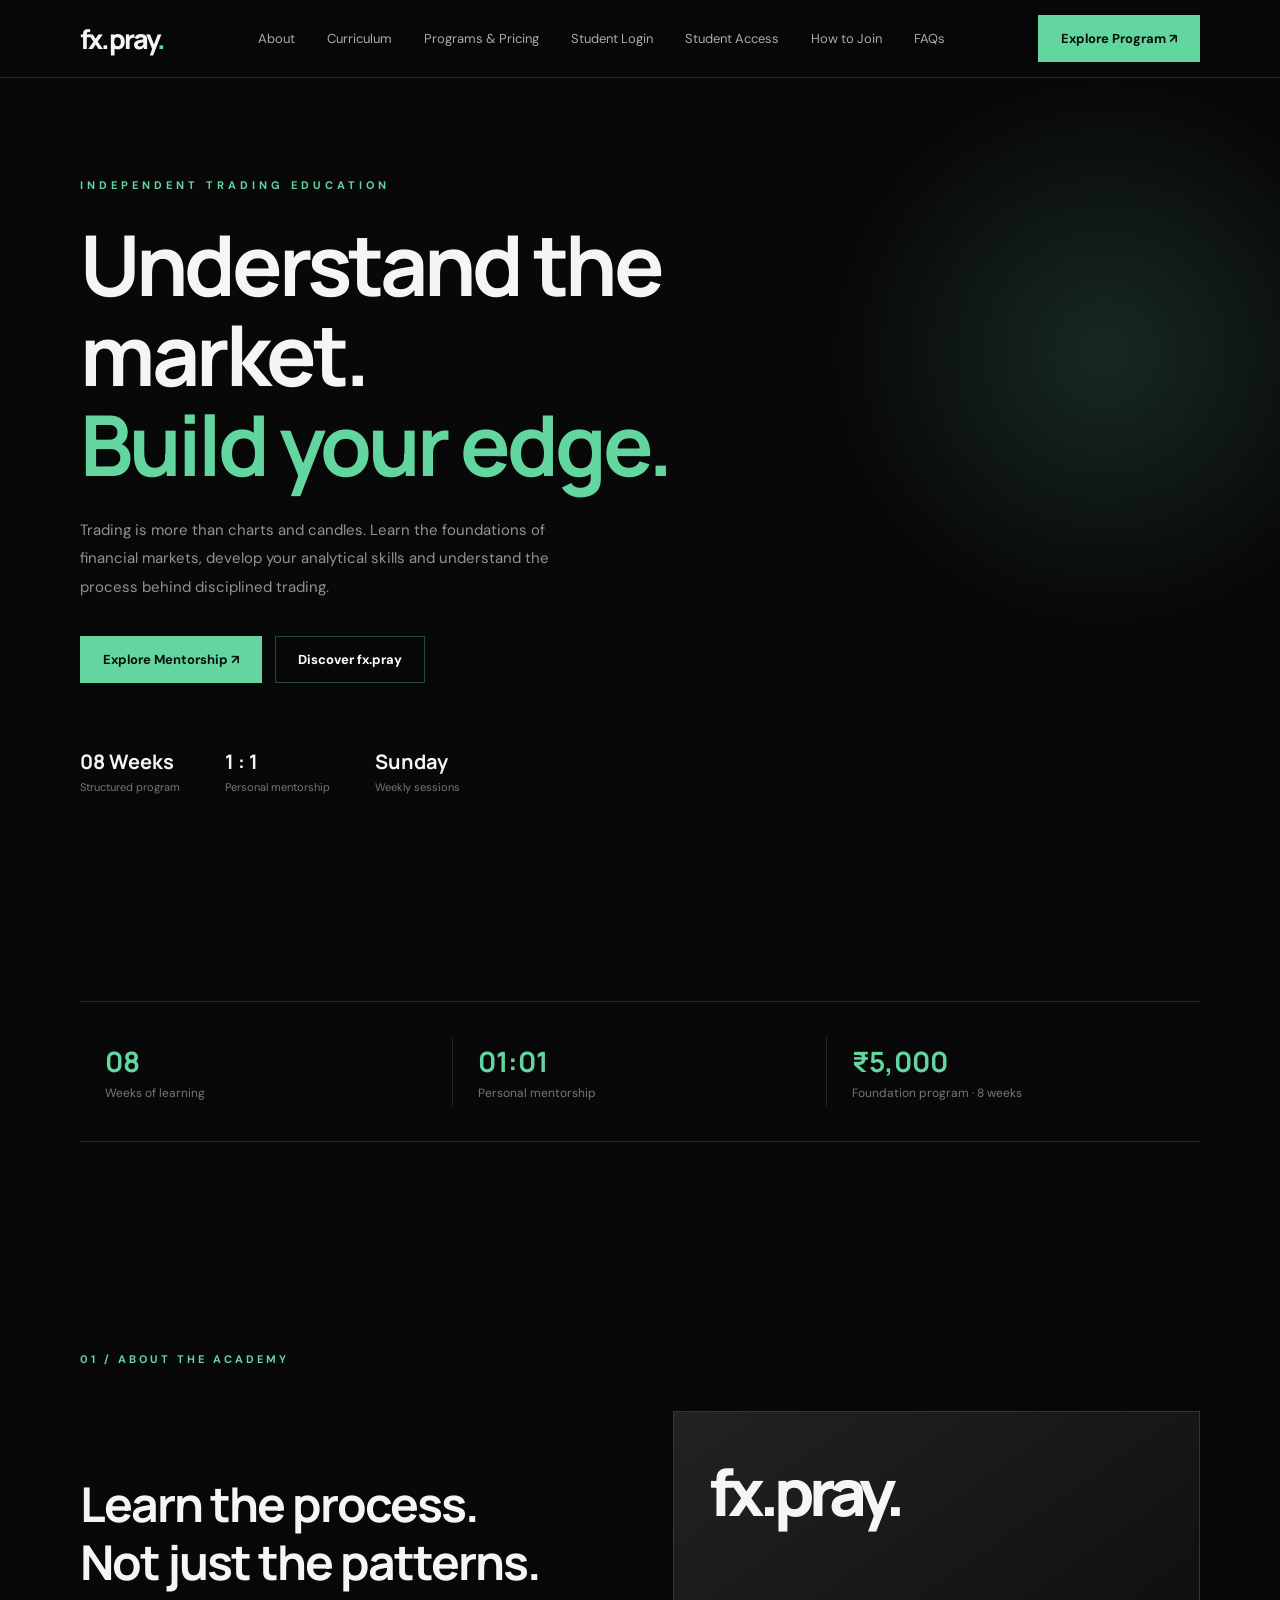
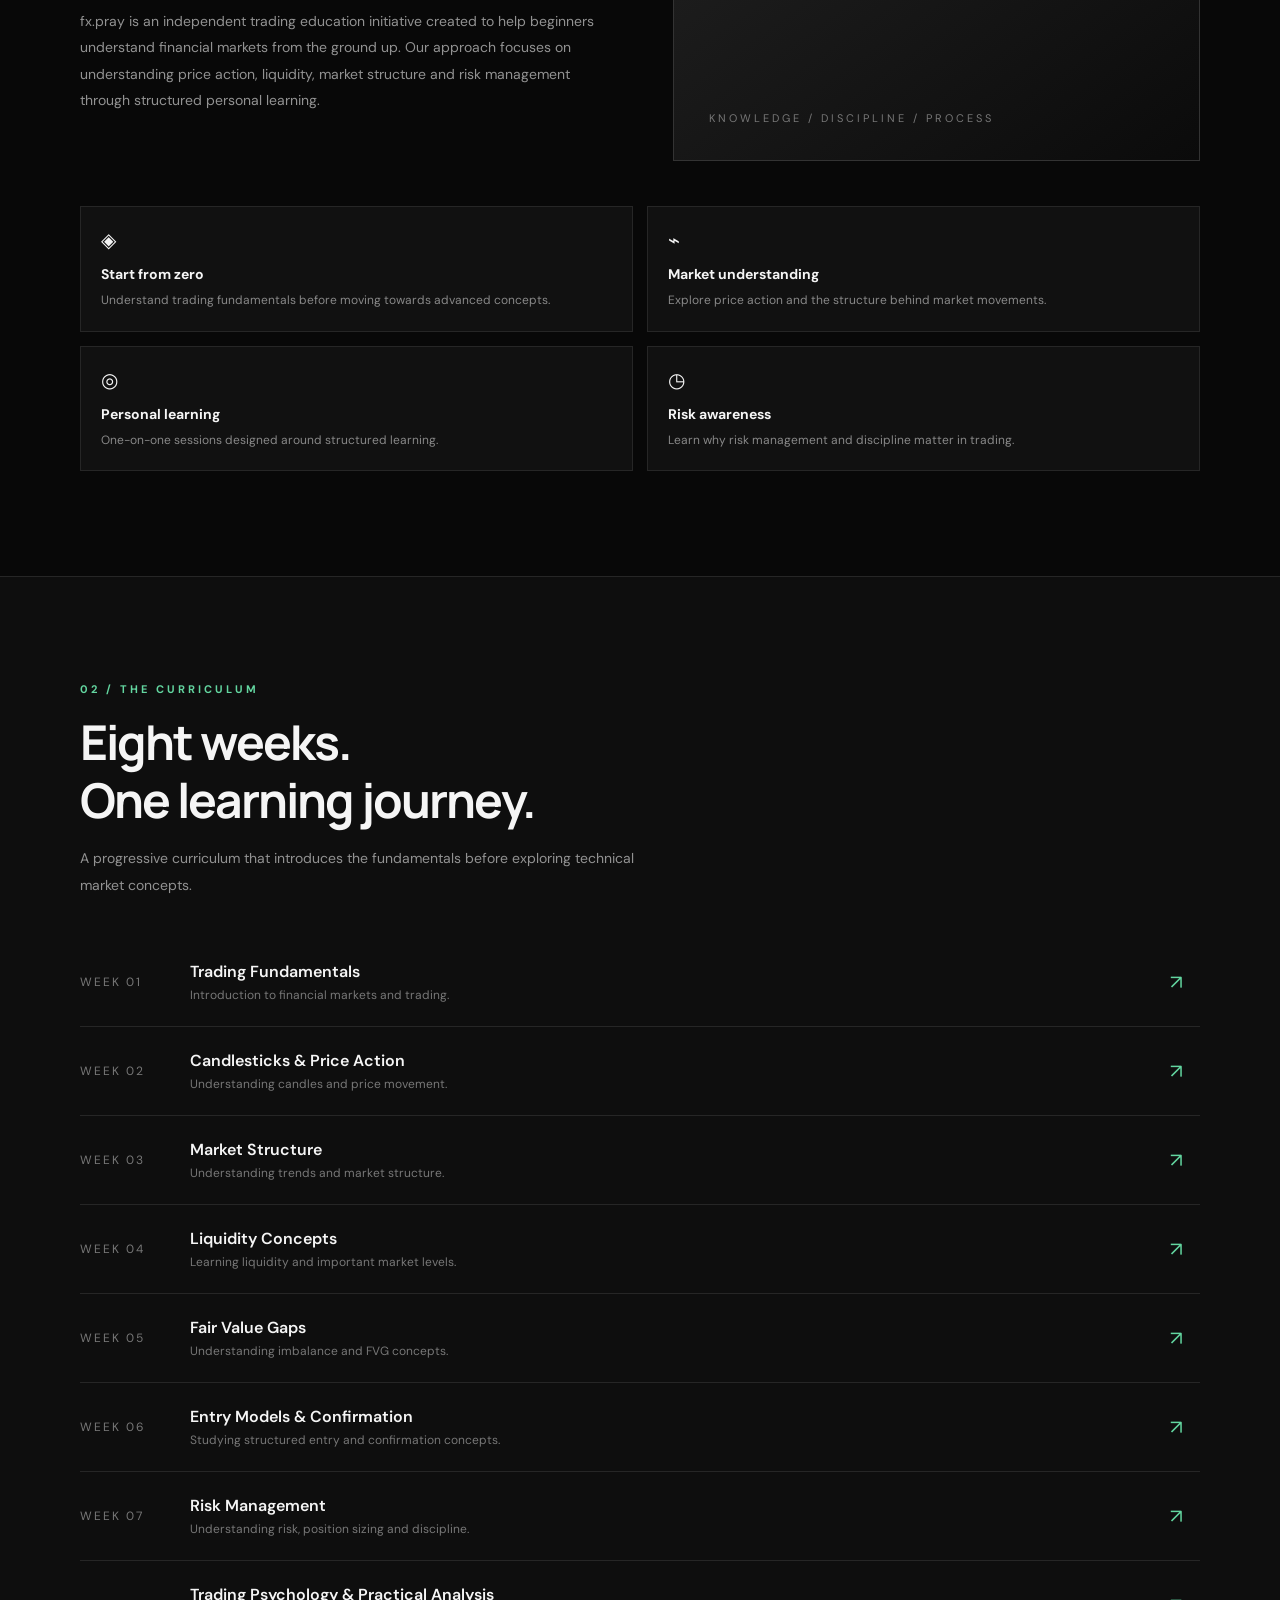
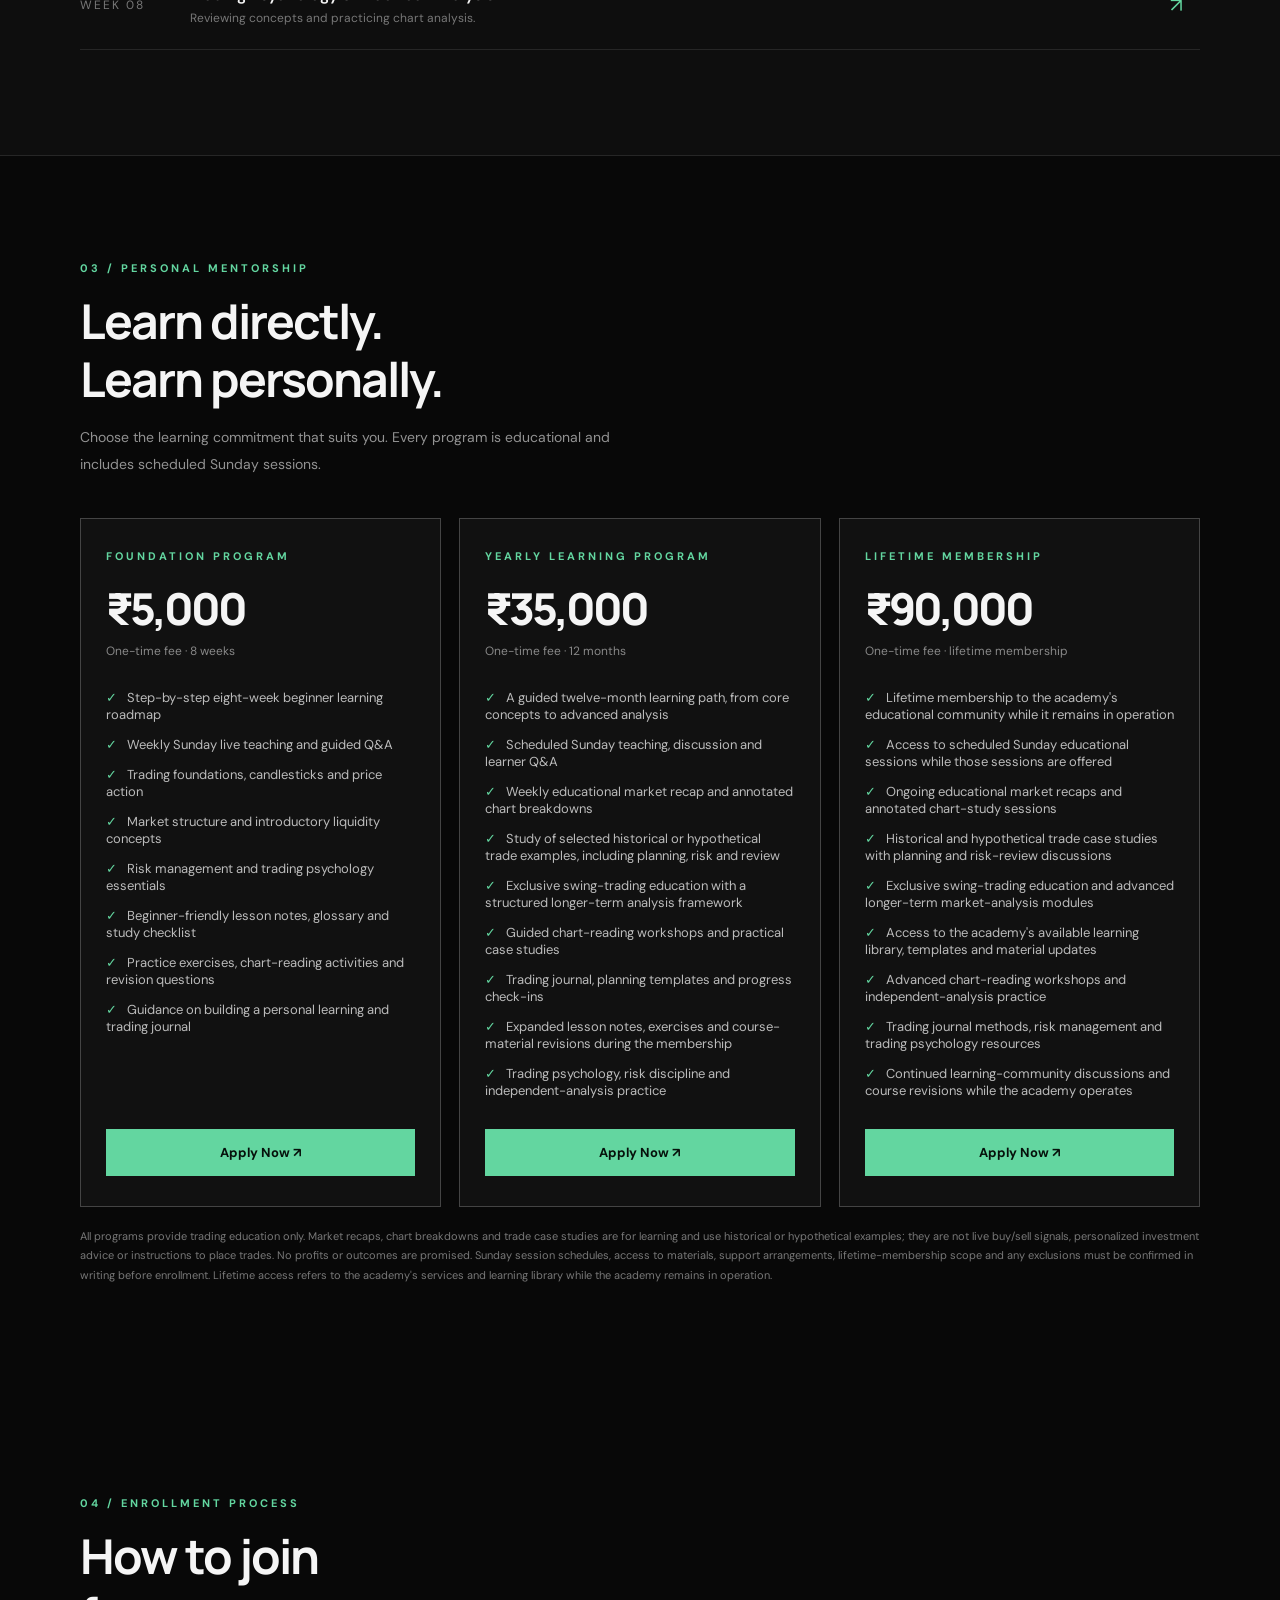
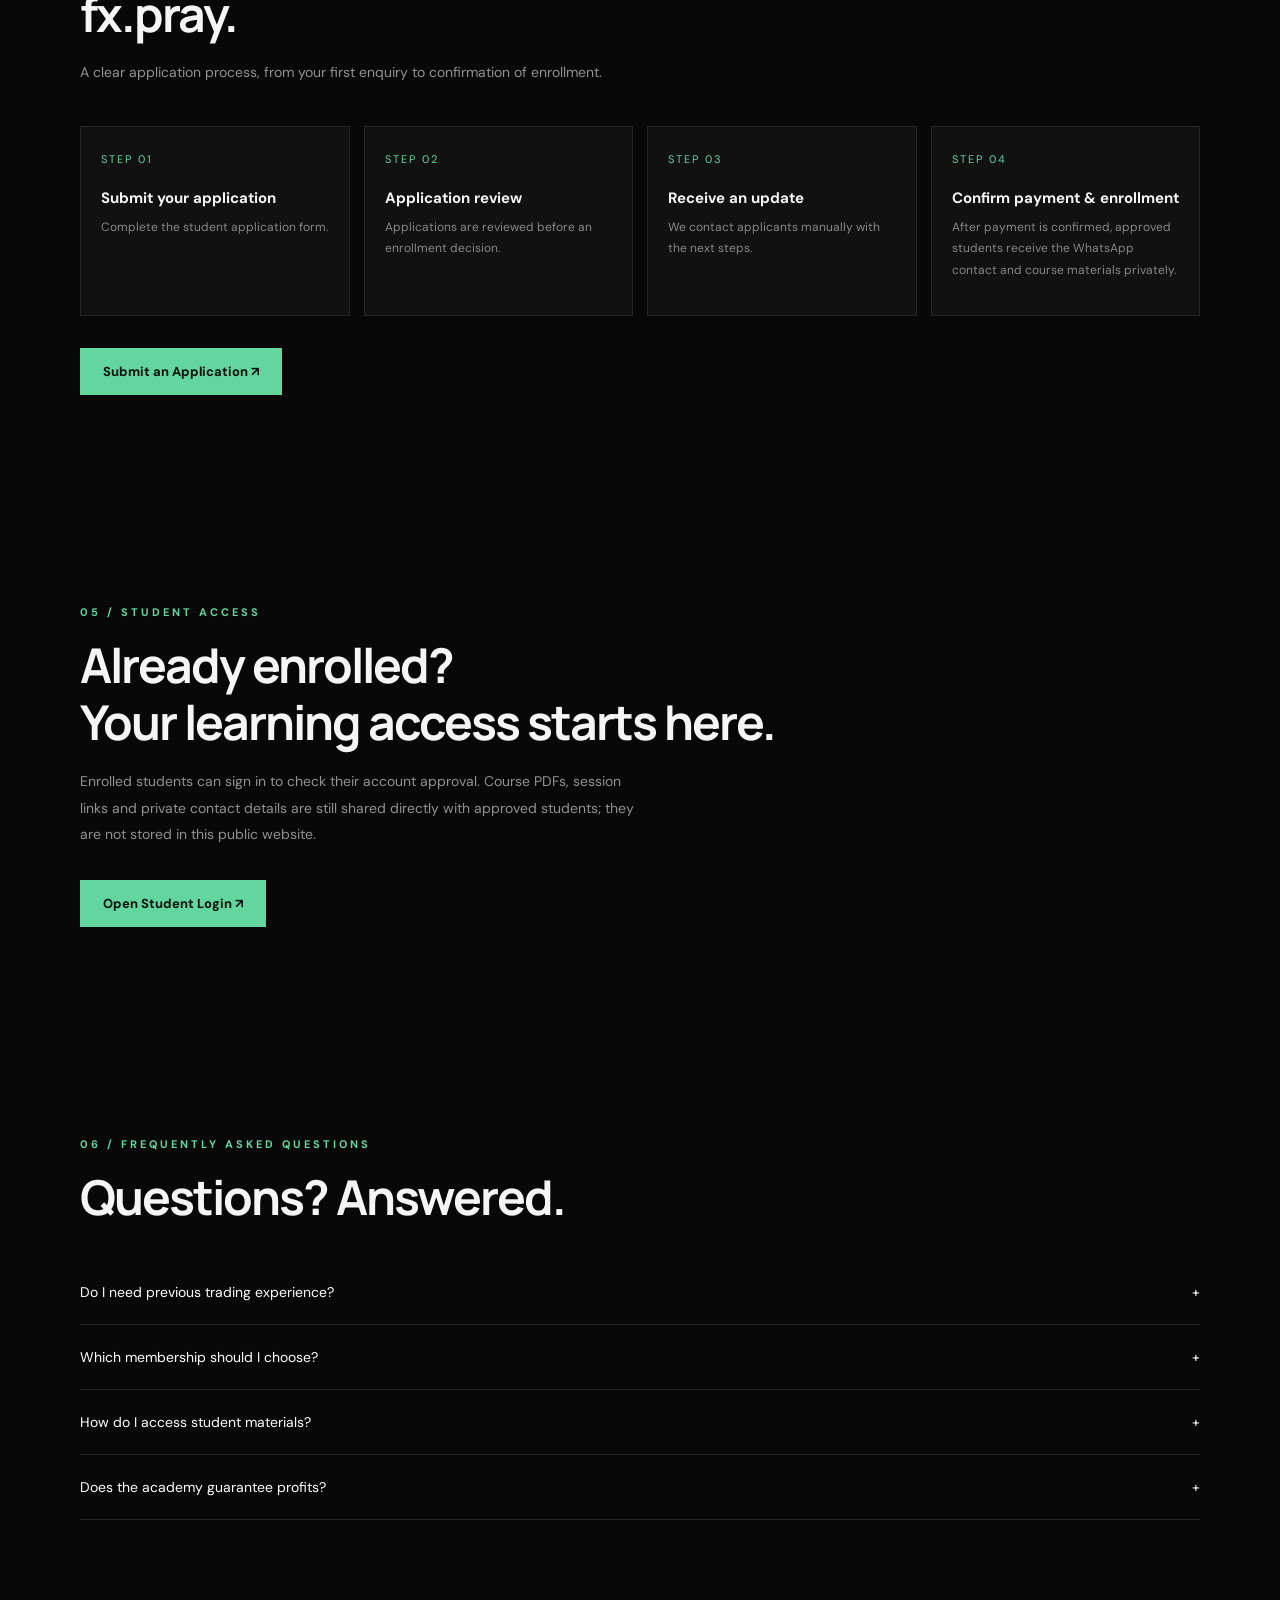
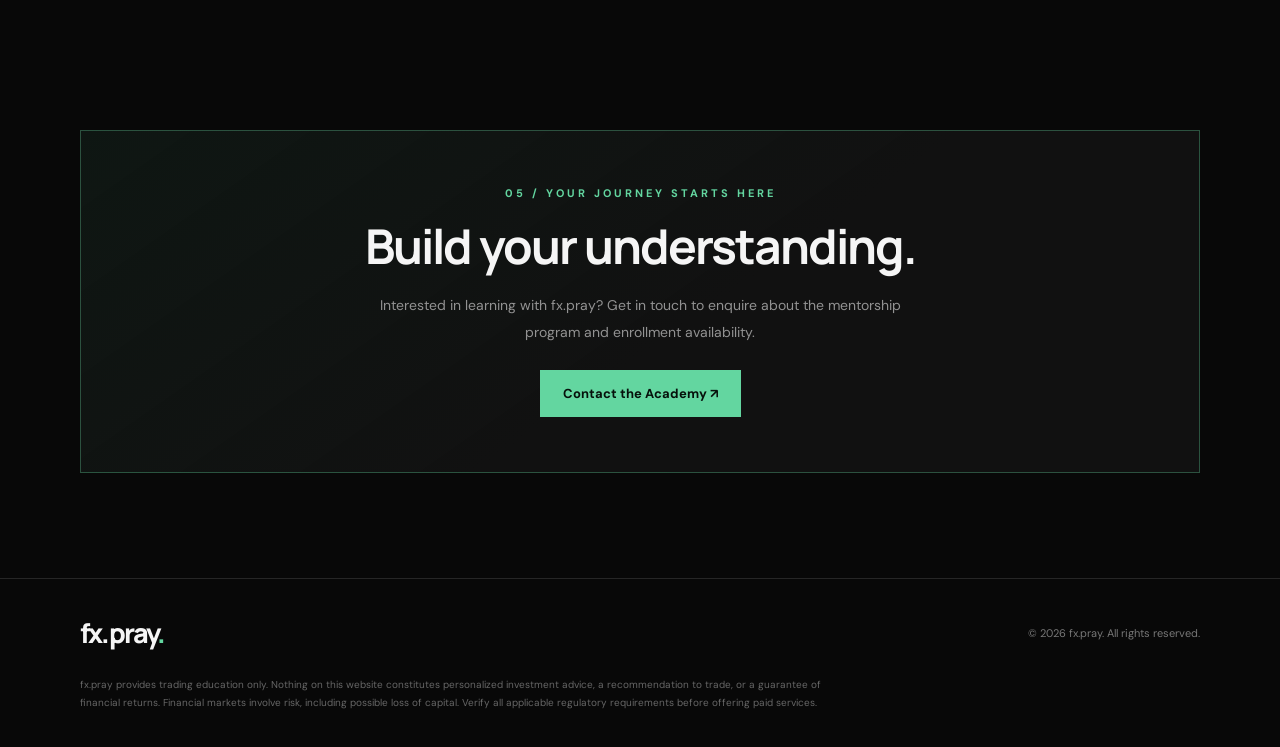
==== commit 883d2c9b: "Add student login links to homepage" ====
--- a/index.html
+++ b/index.html
@@ -695,6 +695,7 @@
       <a href="#about">About</a>
       <a href="#curriculum">Curriculum</a>
 <a href="#mentorship">Programs & Pricing</a>
+<a href="student-login.html">Student Login</a>
 <a href="#student-access">Student Access</a>
 <a href="#join">How to Join</a>
 <a href="#faq">FAQs</a>
@@ -983,13 +984,12 @@
     <div class="section-label">05 / Student Access</div>
     <h2 class="section-title">Already enrolled?<br>Your learning access starts here.</h2>
     <p class="section-desc">
-      fx.pray currently provides student access manually. Once your application
-      and enrollment are confirmed, your course materials and session details
-      are shared with you privately. There is no public student login portal at
-      this time.
+      Enrolled students can sign in to check their account approval.
+      Course PDFs, session links and private contact details are still shared
+      directly with approved students; they are not stored in this public website.
     </p>
     <div class="join-action">
-      <a href="mailto:prayagrajtrivedi199@gmail.com?subject=Student%20Access%20Enquiry" class="btn">Enquire about student access ↗</a>
+      <a href="student-login.html" class="btn">Open Student Login ↗</a>
     </div>
   </div>
 </section>
@@ -1029,7 +1029,7 @@
           <span>+</span>
         </button>
         <div class="faq-answer">
-          After your application is reviewed and enrollment is confirmed, the academy shares the relevant learning materials and session details privately. There is currently no online student login portal.
+          After your account is created and enrollment is confirmed, sign in through the Student Login page to check your approval status. Course materials and session details are shared privately.
         </div>
       </div>
 
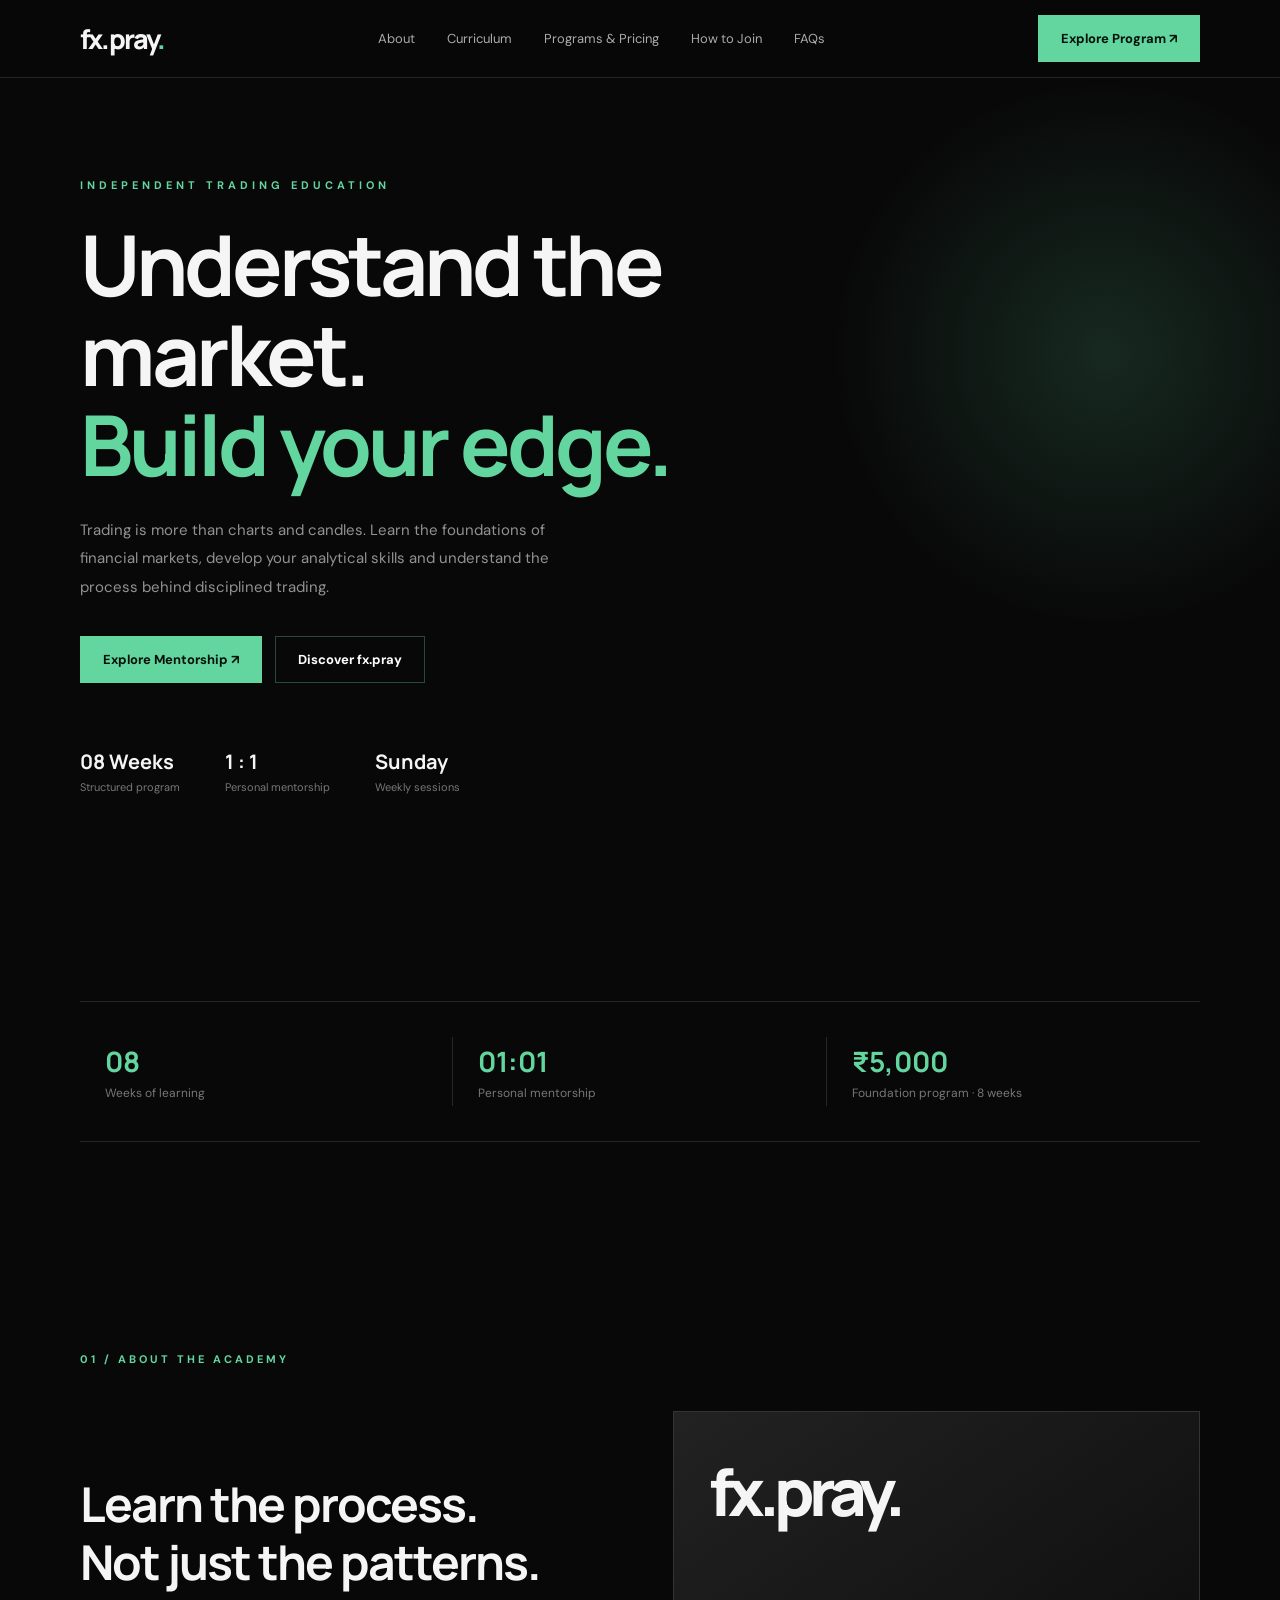
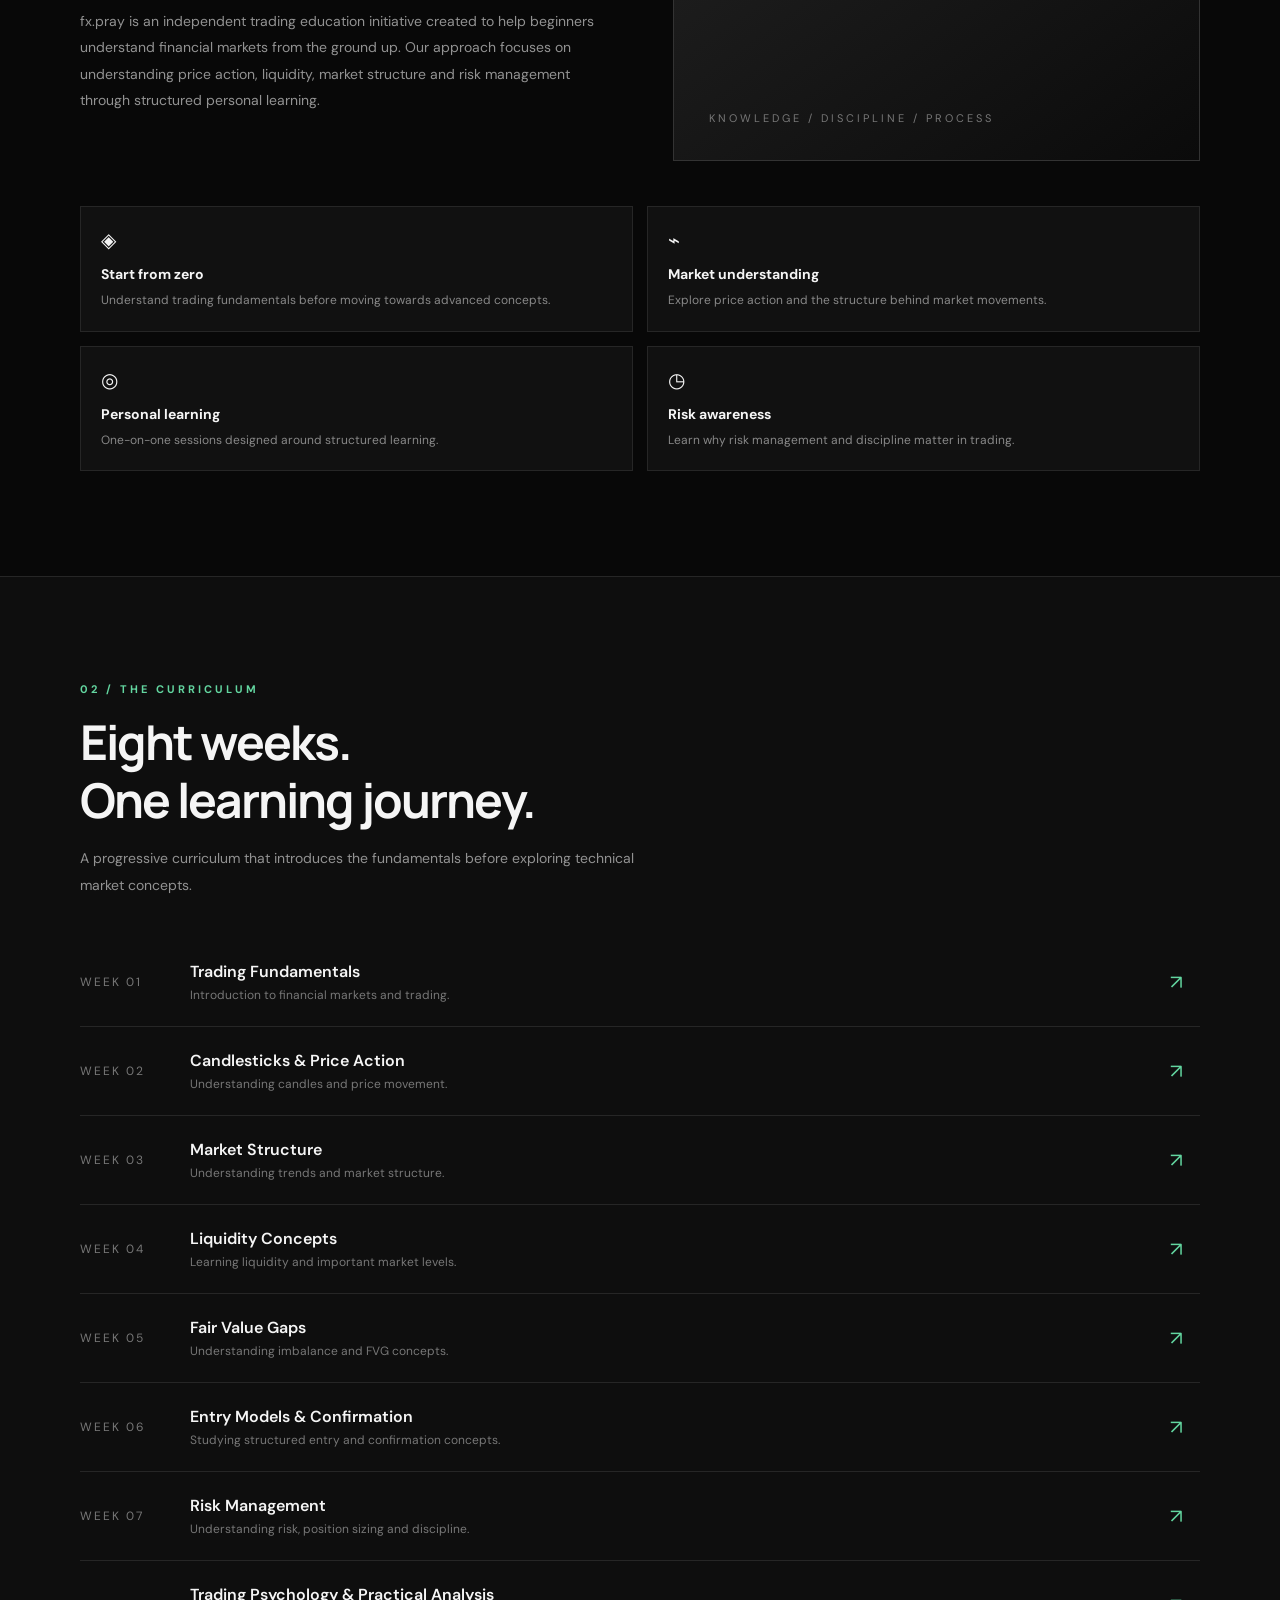
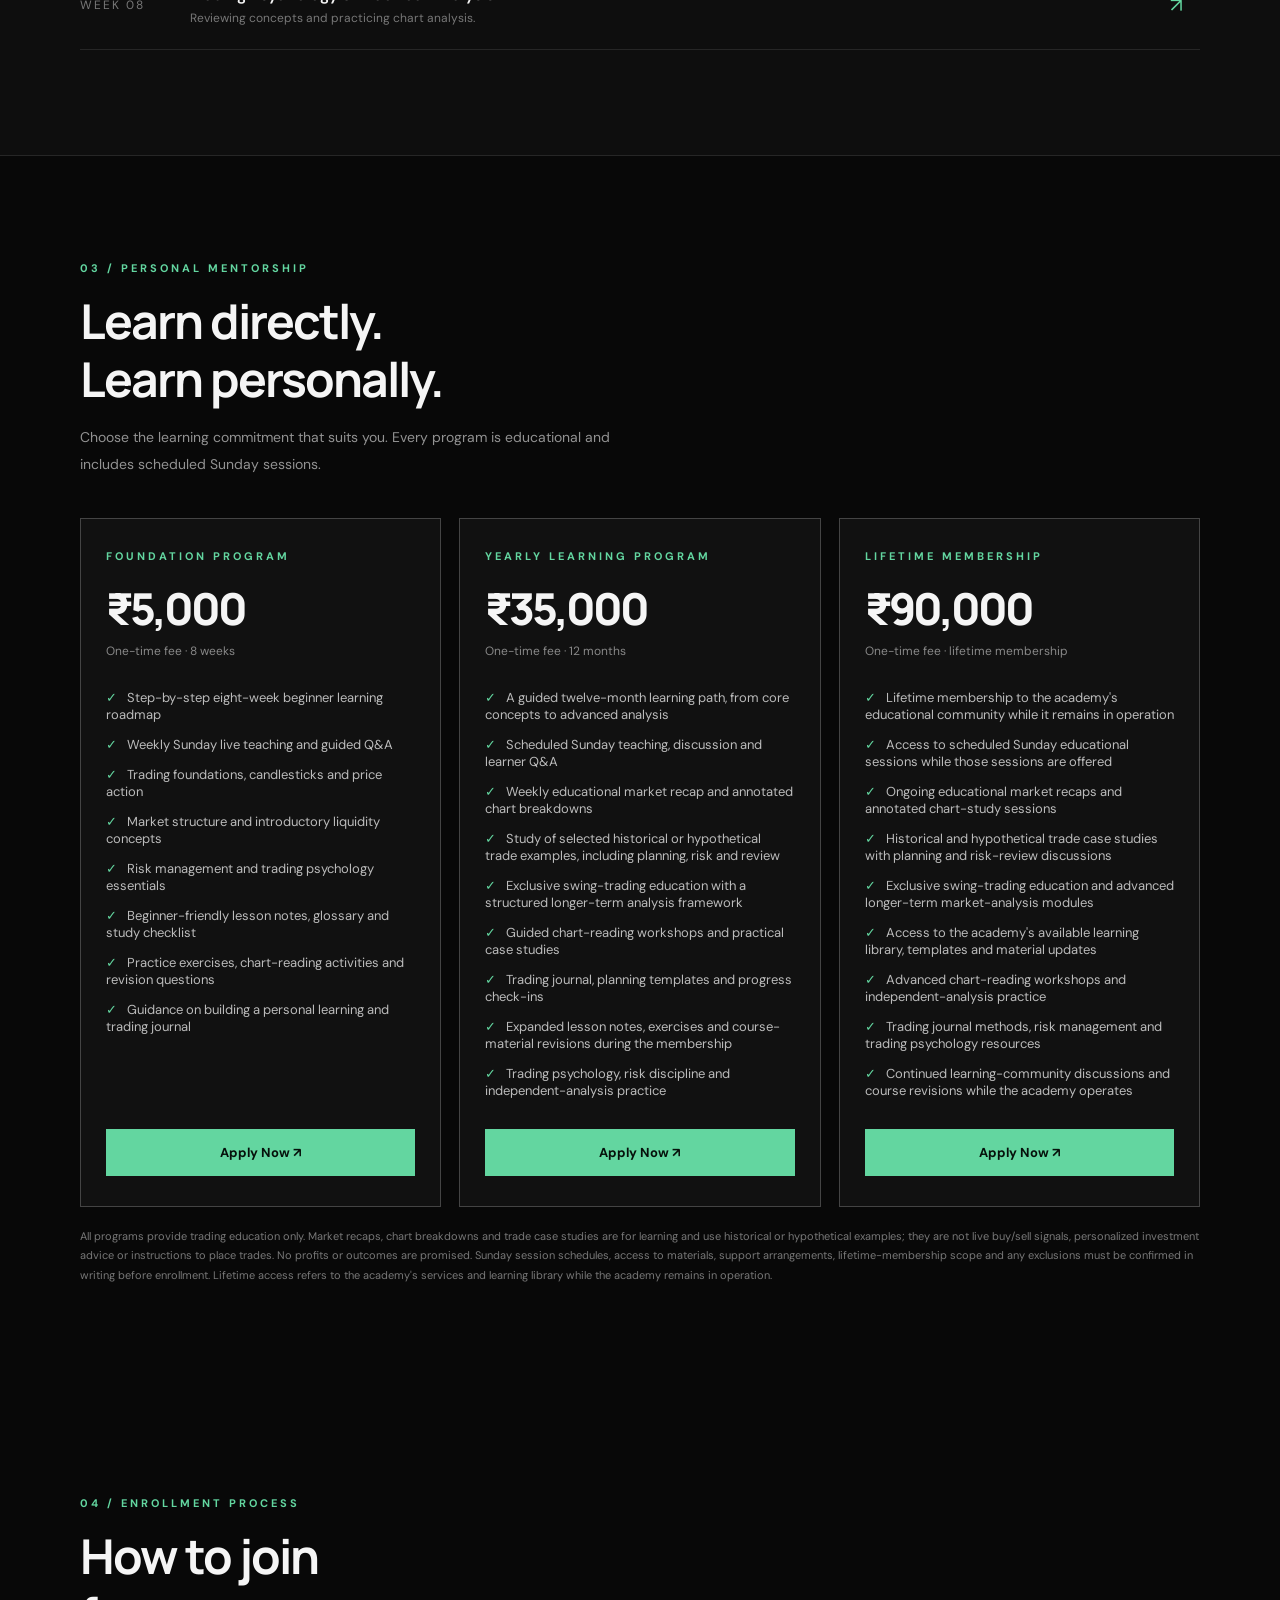
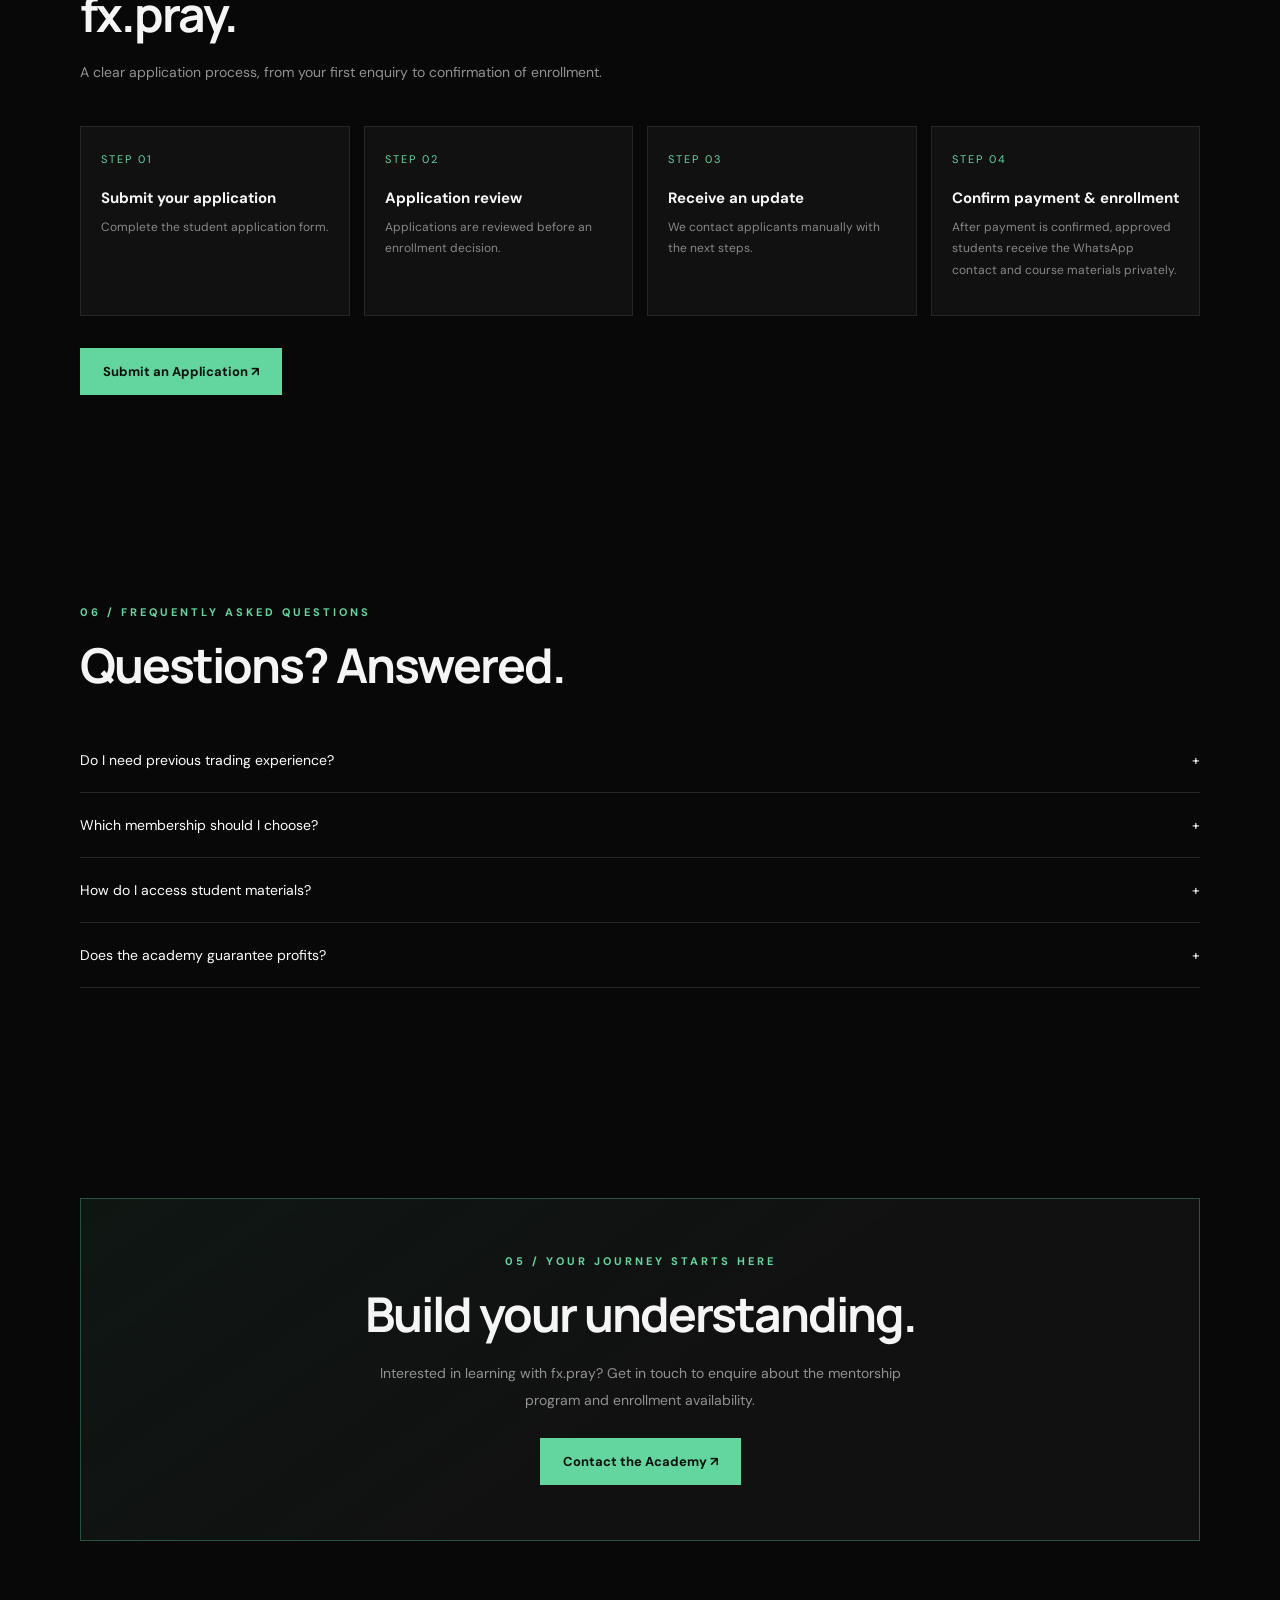
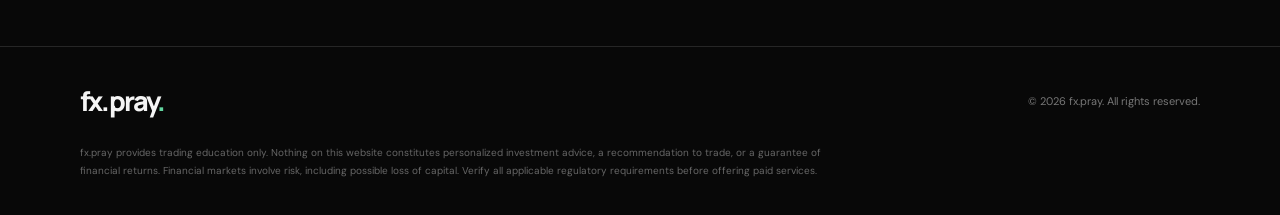
==== commit 070b6435: "Remove student login and use private manual access" ====
--- a/index.html
+++ b/index.html
@@ -695,8 +695,7 @@
       <a href="#about">About</a>
       <a href="#curriculum">Curriculum</a>
 <a href="#mentorship">Programs & Pricing</a>
-<a href="student-login.html">Student Login</a>
-<a href="#student-access">Student Access</a>
+
 <a href="#join">How to Join</a>
 <a href="#faq">FAQs</a>
     </div>
@@ -979,21 +978,6 @@
 
 <section id="join">   <div class="container">     <div class="section-label">04 / Enrollment Process</div>      <h2 class="section-title">       How to join<br>fx.pray.     </h2>      <p class="section-desc">       A clear application process, from your first enquiry       to confirmation of enrollment.     </p>      <div class="join-steps">        <div class="join-step">         <div class="join-step-number">STEP 01</div>         <h3>Submit your application</h3>         <p>Complete the student application form.</p>       </div>        <div class="join-step">         <div class="join-step-number">STEP 02</div>         <h3>Application review</h3>         <p>Applications are reviewed before an enrollment decision.</p>       </div>        <div class="join-step">         <div class="join-step-number">STEP 03</div>         <h3>Receive an update</h3>         <p>We contact applicants manually with the next steps.</p>       </div>        <div class="join-step">         <div class="join-step-number">STEP 04</div>         <h3>Confirm payment &amp; enrollment</h3>         <p>After payment is confirmed, approved students receive the WhatsApp contact and course materials privately.</p>       </div>      </div>      <div class="join-action">       <a         href="https://docs.google.com/forms/d/e/1FAIpQLSc23OzAaAF6MOSfm3VgcGboQESLAx91yOlbj70nrIHsM23pZA/viewform"         target="_blank"         rel="noopener noreferrer"         class="btn">         Submit an Application ↗       </a>     </div>    </div> </section>
 
-<section id="student-access">
-  <div class="container">
-    <div class="section-label">05 / Student Access</div>
-    <h2 class="section-title">Already enrolled?<br>Your learning access starts here.</h2>
-    <p class="section-desc">
-      Enrolled students can sign in to check their account approval.
-      Course PDFs, session links and private contact details are still shared
-      directly with approved students; they are not stored in this public website.
-    </p>
-    <div class="join-action">
-      <a href="student-login.html" class="btn">Open Student Login ↗</a>
-    </div>
-  </div>
-</section>
-
 <section id="faq">
   <div class="container">
     <div class="section-label">06 / Frequently Asked Questions</div>
@@ -1029,7 +1013,7 @@
           <span>+</span>
         </button>
         <div class="faq-answer">
-          After your account is created and enrollment is confirmed, sign in through the Student Login page to check your approval status. Course materials and session details are shared privately.
+          After your application is reviewed and enrollment is confirmed, the academy will share course materials and session details directly with approved students.
         </div>
       </div>
 
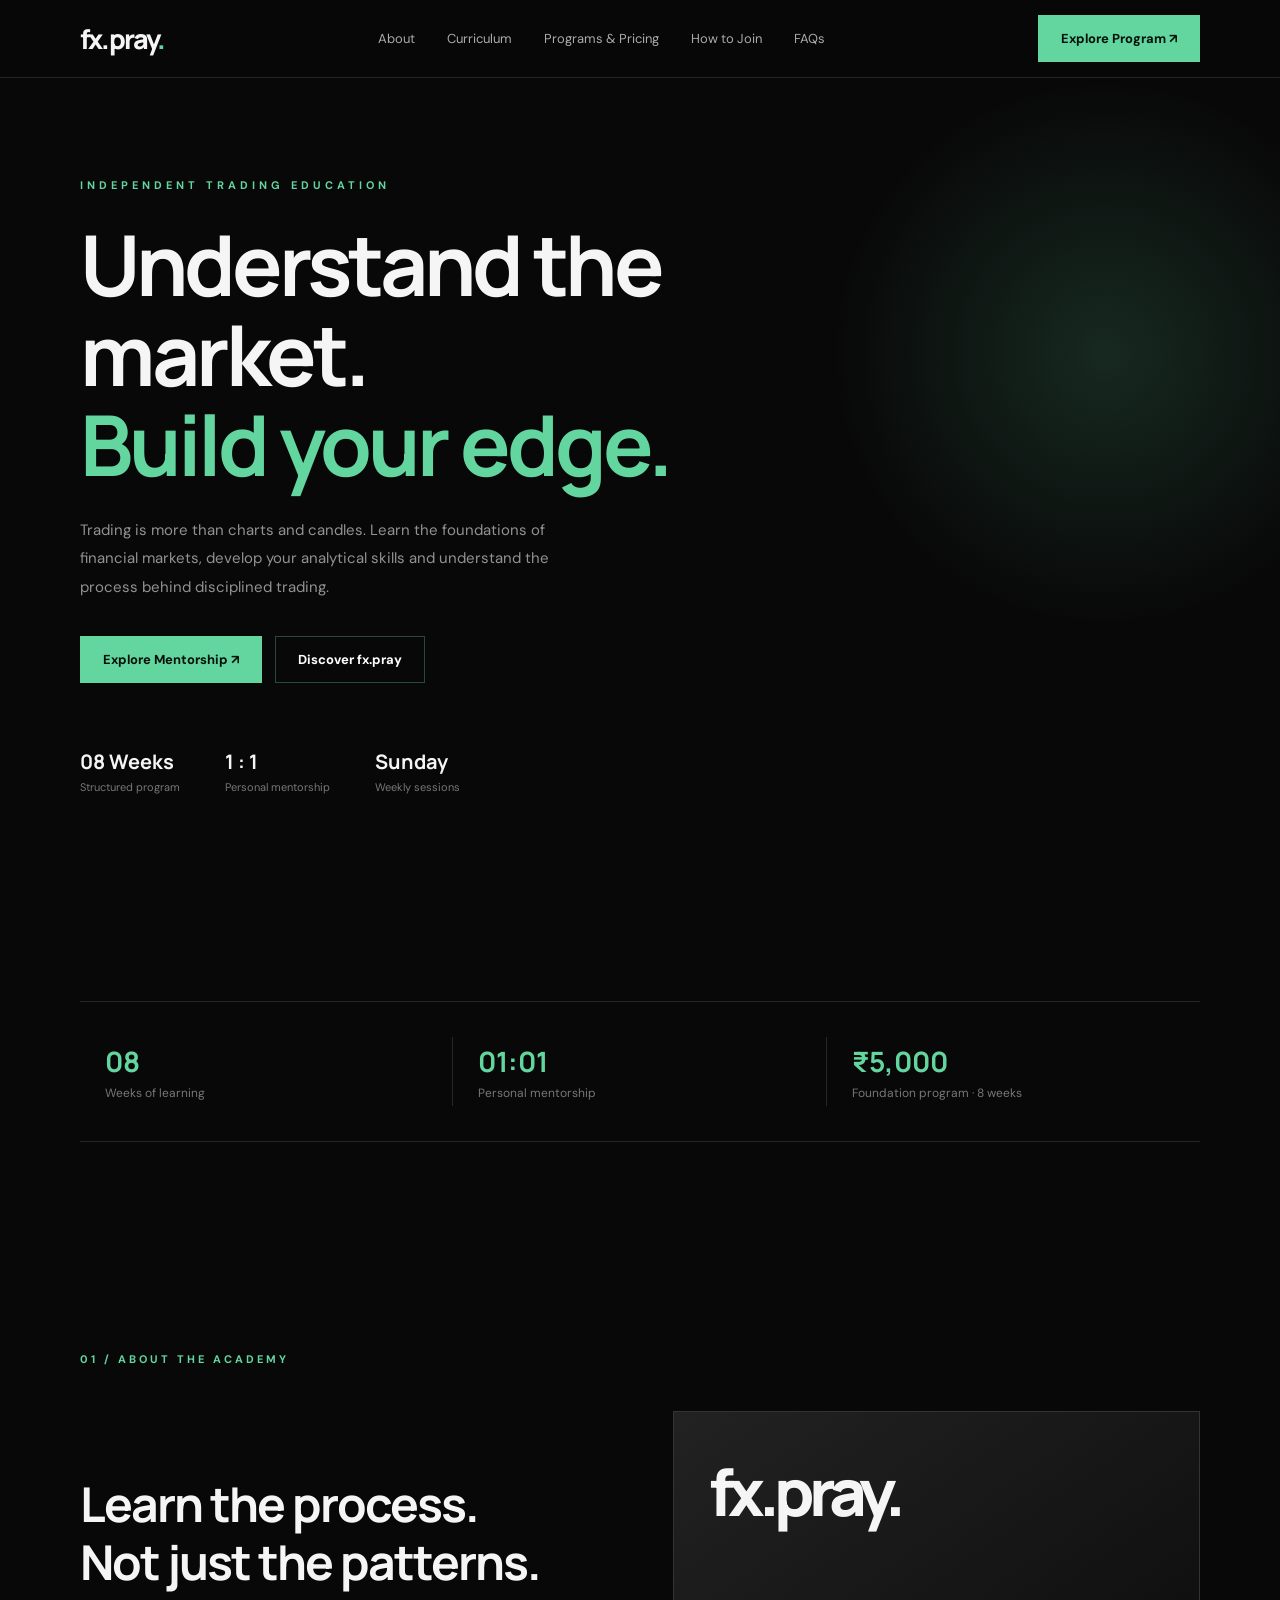
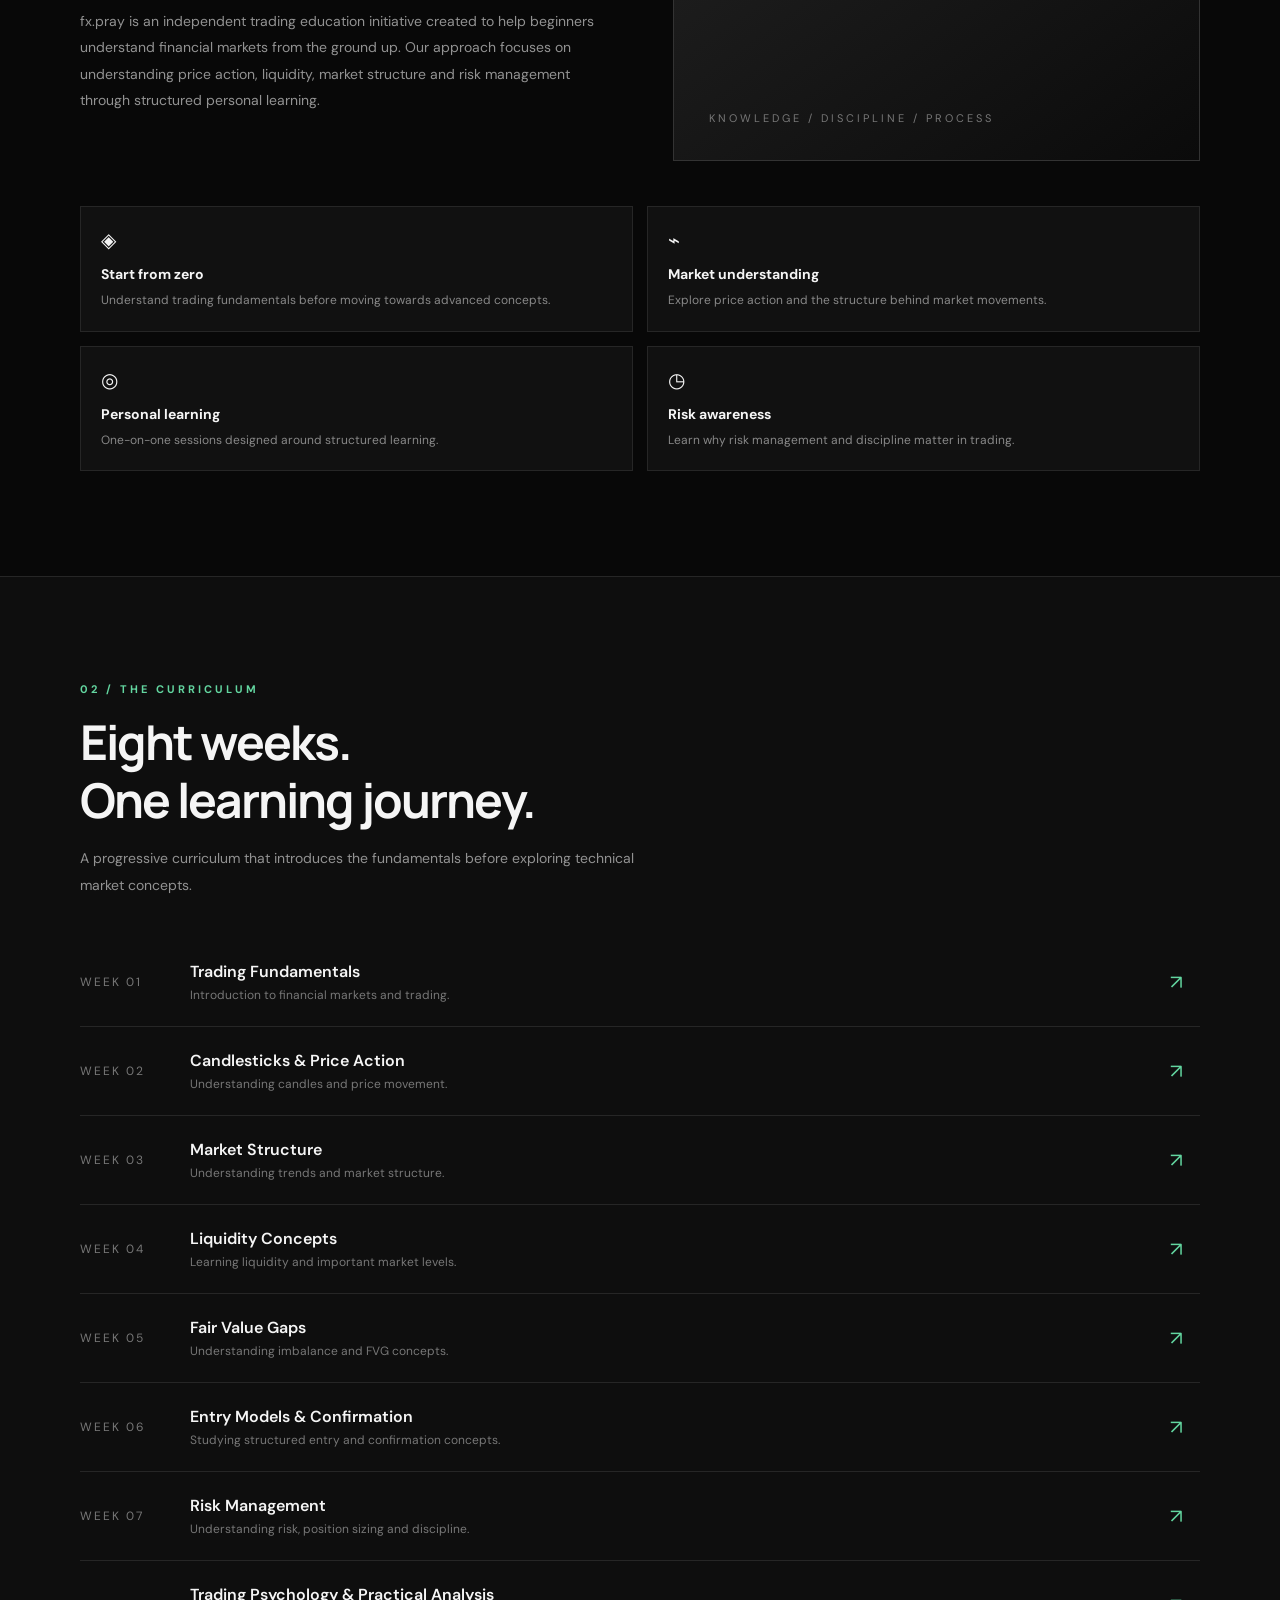
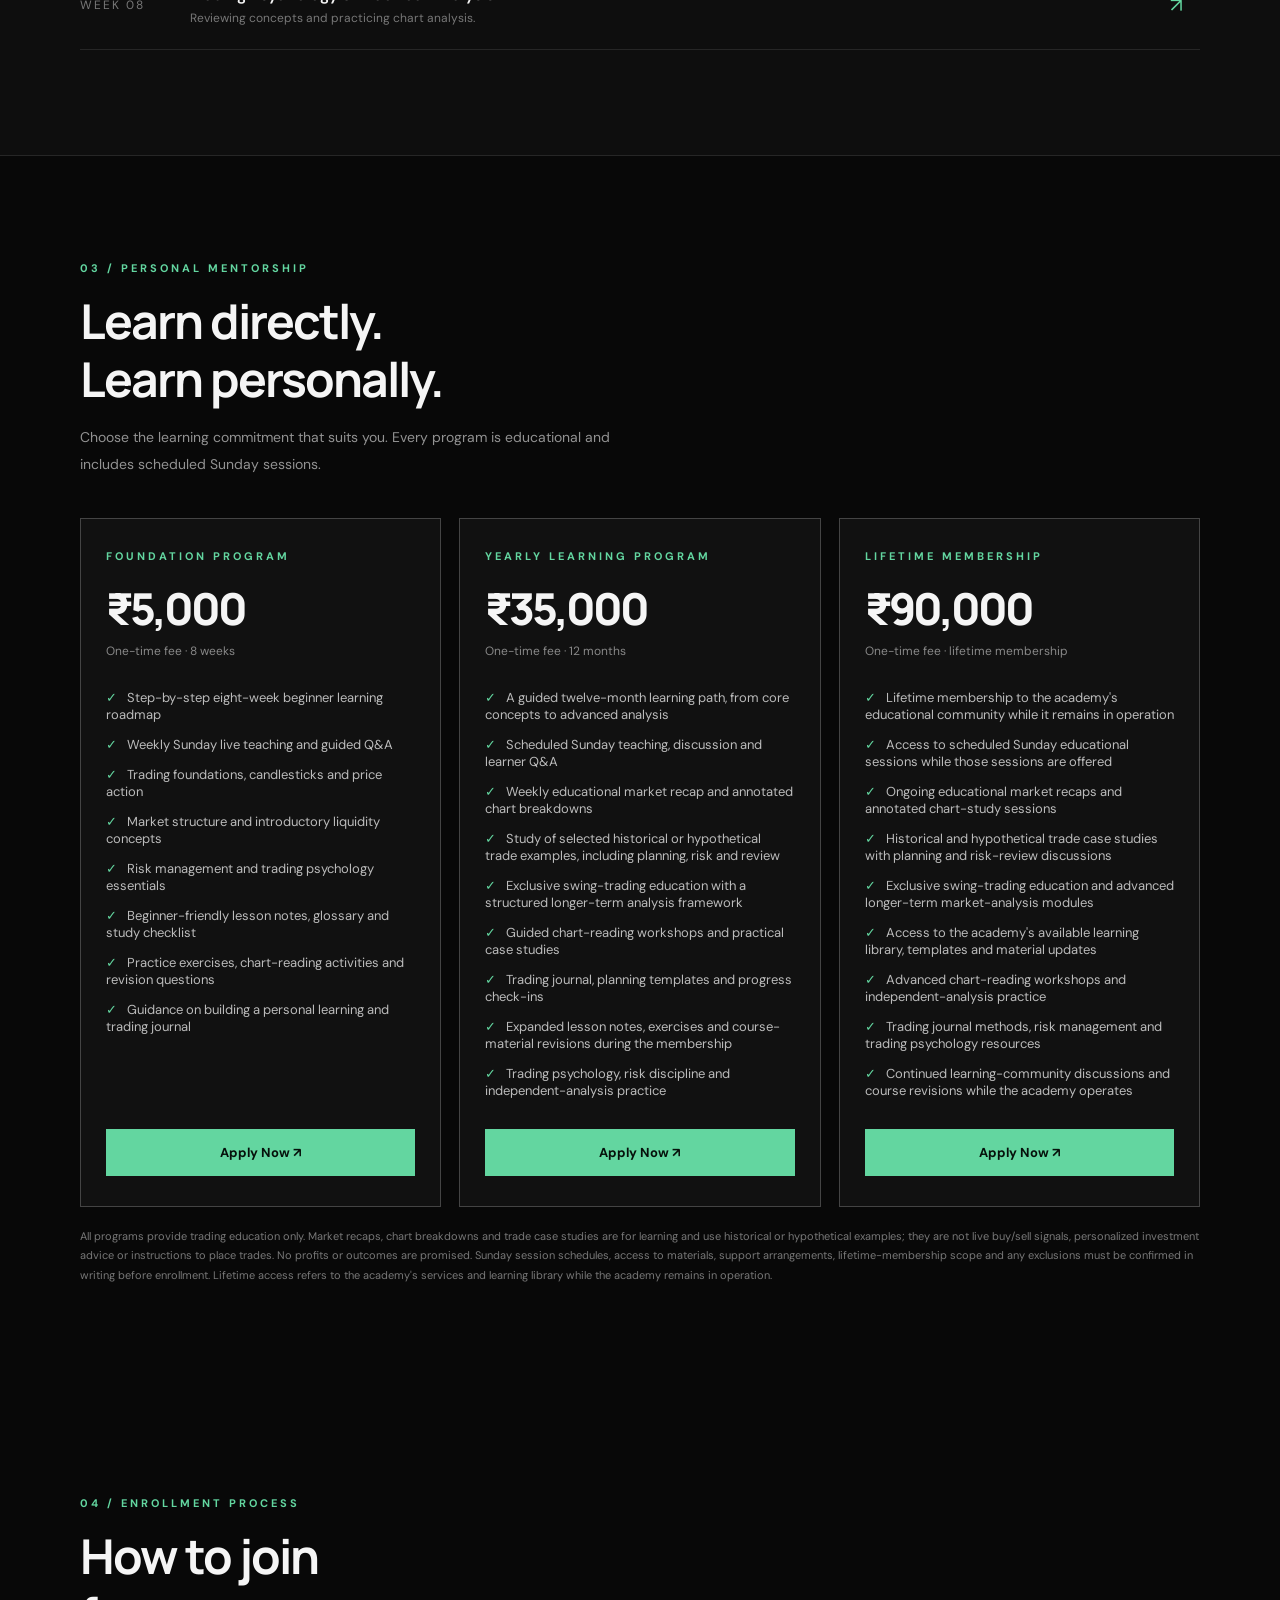
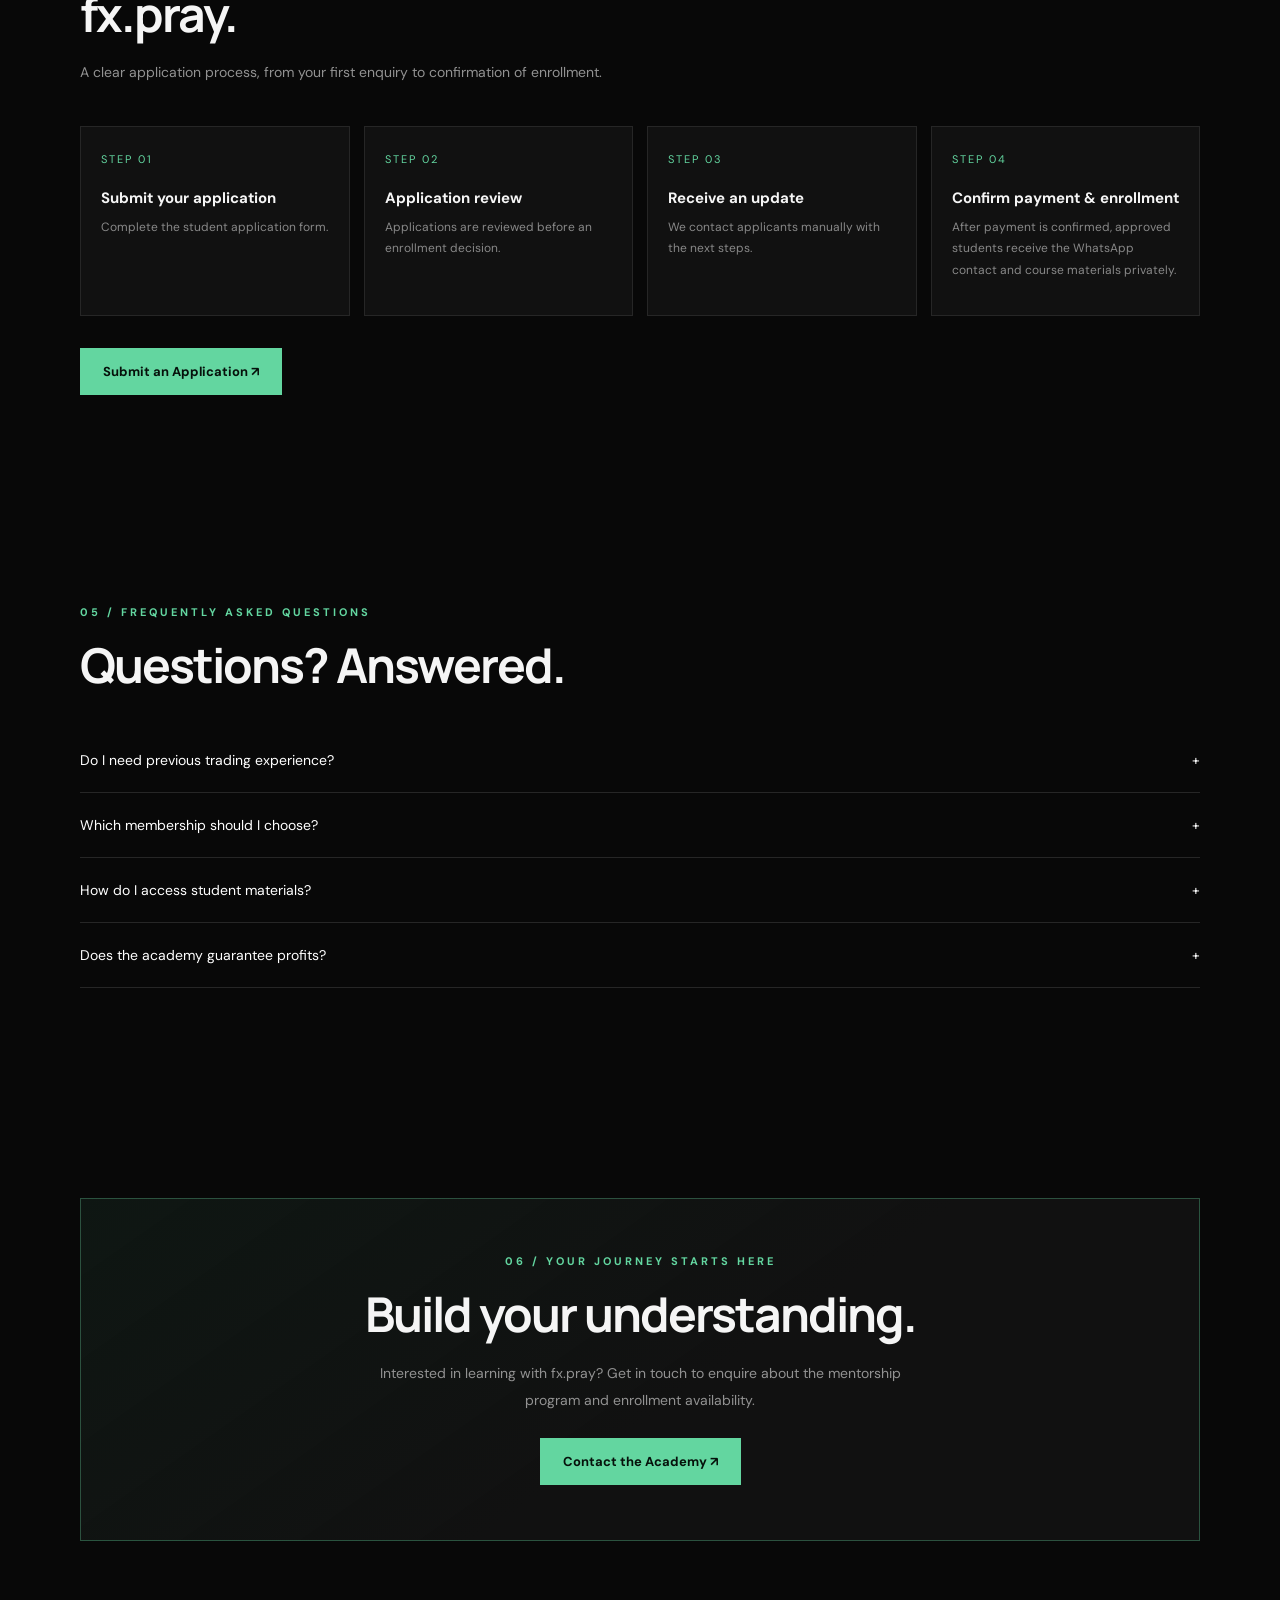
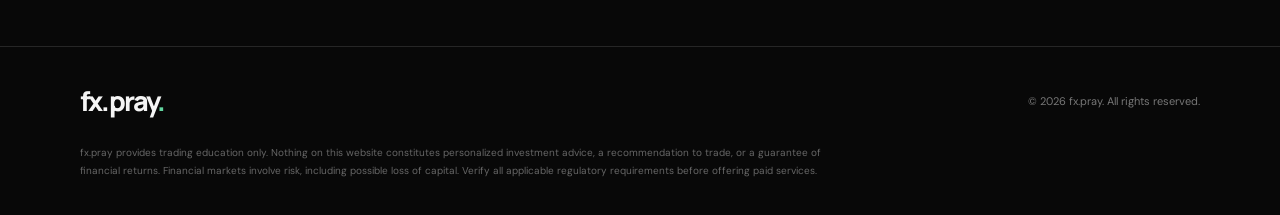
==== commit a05c41d3: "Polish homepage copy and accessibility" ====
--- a/index.html
+++ b/index.html
@@ -6,7 +6,7 @@
 <meta name="viewport" content="width=device-width, initial-scale=1.0">
 <meta name="theme-color" content="#07110d">
 <title>fx.pray. — Trading Academy</title>
-<meta name="description" content="Learn trading from the fundamentals with fx.pray. Explore our eight-week personal trading mentorship.">
+<meta name="description" content="Explore structured trading education, beginner lessons and personal learning programs with fx.pray.">
 
 <style>
 @import url('https://fonts.googleapis.com/css2?family=DM+Sans:wght@400;500;600;700;800&family=Manrope:wght@400;500;600;700;800&display=swap');
@@ -701,7 +701,7 @@
     </div>
 
     <a class="btn nav-cta" href="#mentorship">Explore Program ↗</a>
-    <button class="menu-btn" id="menuBtn" aria-label="Toggle menu">☰</button>
+    <button class="menu-btn" id="menuBtn" aria-label="Toggle navigation menu" aria-controls="navLinks" aria-expanded="false">☰</button>
   </div>
 </nav>
 
@@ -980,7 +980,7 @@
 
 <section id="faq">
   <div class="container">
-    <div class="section-label">06 / Frequently Asked Questions</div>
+    <div class="section-label">05 / Frequently Asked Questions</div>
     <h2 class="section-title">Questions? Answered.</h2>
 
     <div class="faq-list">
@@ -1036,7 +1036,7 @@
 <section id="contact">
   <div class="container">
     <div class="contact-box">
-      <div class="section-label">05 / Your Journey Starts Here</div>
+      <div class="section-label">06 / Your Journey Starts Here</div>
       <h2 class="section-title">Build your understanding.</h2>
       <p class="section-desc">
         Interested in learning with fx.pray?
@@ -1077,12 +1077,14 @@
 const navLinks = document.getElementById('navLinks');
 
 menuBtn.addEventListener('click', () => {
-  navLinks.classList.toggle('show');
+  const isOpen = navLinks.classList.toggle('show');
+  menuBtn.setAttribute('aria-expanded', String(isOpen));
 });
 
 document.querySelectorAll('.nav-links a').forEach(link => {
   link.addEventListener('click', () => {
     navLinks.classList.remove('show');
+    menuBtn.setAttribute('aria-expanded', 'false');
   });
 });
 
@@ -1090,8 +1092,9 @@
   button.addEventListener('click', () => {
     const item = button.parentElement;
     item.classList.toggle('active');
-    button.querySelector('span').textContent =
-      item.classList.contains('active') ? '−' : '+';
+    const isOpen = item.classList.contains('active');
+    button.setAttribute('aria-expanded', String(isOpen));
+    button.querySelector('span').textContent = isOpen ? '−' : '+';
   });
 });
 
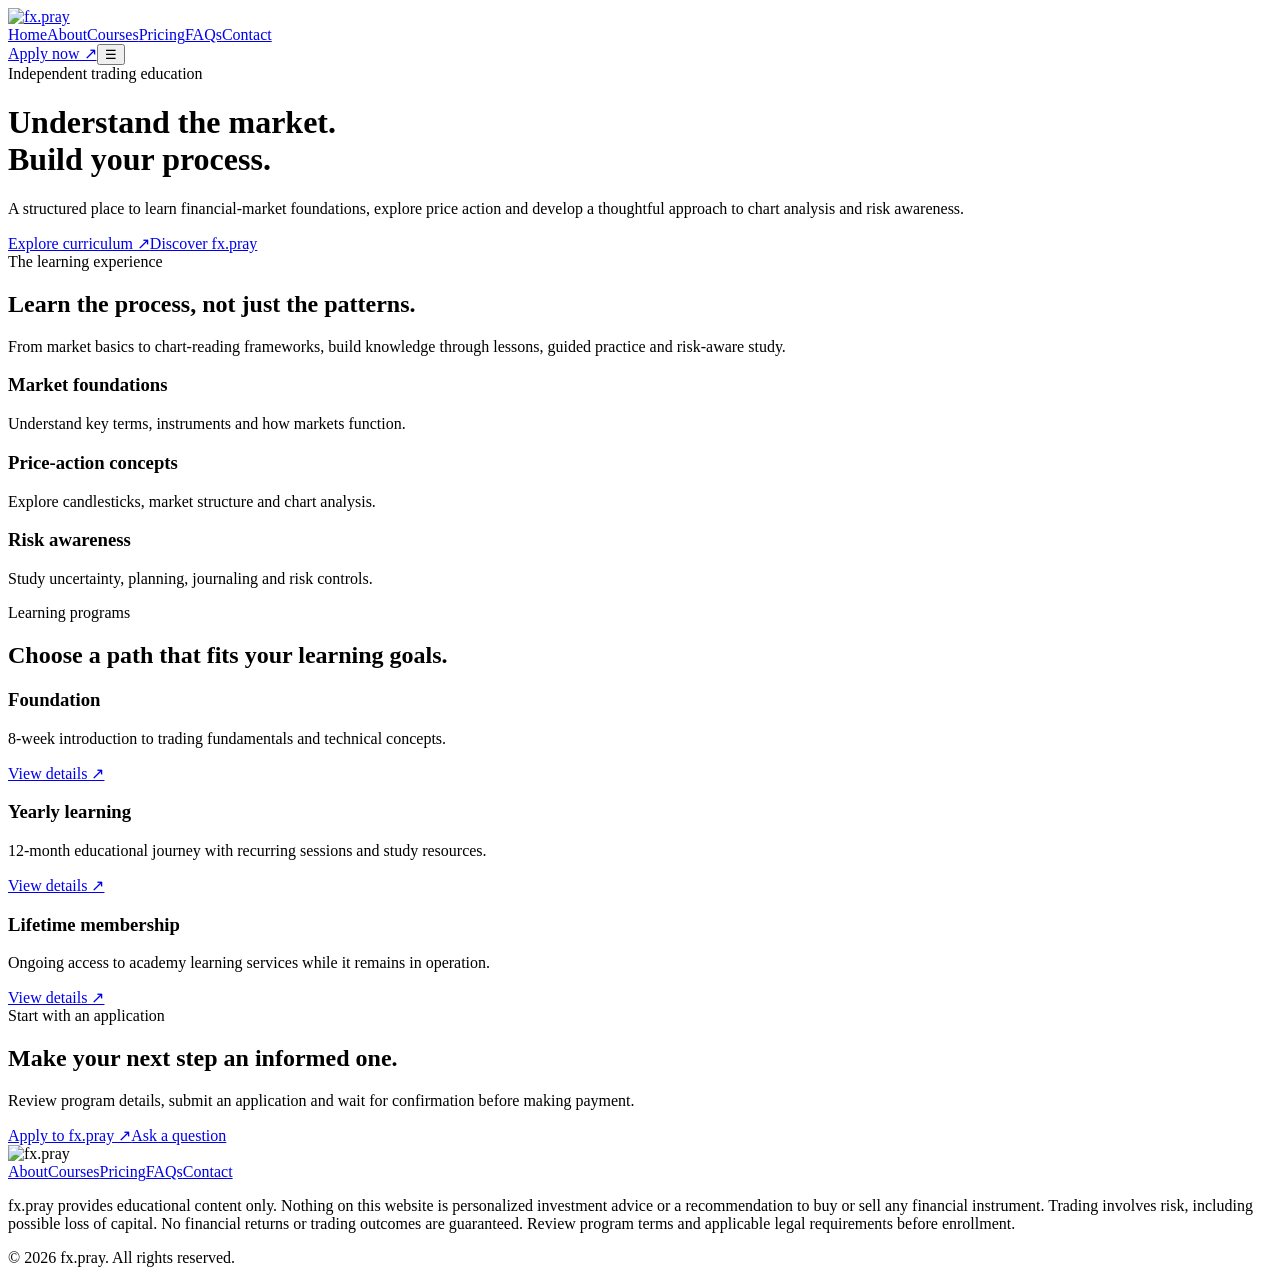
==== commit b804d196: "Redesign fx.pray homepage" ====
--- a/index.html
+++ b/index.html
@@ -1,1131 +1 @@
-
-<!DOCTYPE html>
-<html lang="en">
-<head>
-<meta charset="UTF-8">
-<meta name="viewport" content="width=device-width, initial-scale=1.0">
-<meta name="theme-color" content="#07110d">
-<title>fx.pray. — Trading Academy</title>
-<meta name="description" content="Explore structured trading education, beginner lessons and personal learning programs with fx.pray.">
-
-<style>
-@import url('https://fonts.googleapis.com/css2?family=DM+Sans:wght@400;500;600;700;800&family=Manrope:wght@400;500;600;700;800&display=swap');
-
-:root {
-  --bg:#080808;
-  --surface:#111111;
-  --surface2:#171717;
-  --white:#f5f5f5;
-  --muted:#929292;
-  --line:#262626;
-  --accent:#63d6a0;
-  --accent-soft:rgba(99,214,160,.12);
-  --accent-line:rgba(99,214,160,.32);
-}
-
-*{margin:0;padding:0;box-sizing:border-box}
-
-html{scroll-behavior:smooth}
-
-body{
-  background:var(--bg);
-  color:var(--white);
-  font-family:'DM Sans',sans-serif;
-  overflow-x:hidden;
-}
-
-a{text-decoration:none;color:inherit}
-button,input,textarea{font:inherit}
-
-.container{
-  width:min(1120px,88%);
-  margin:auto;
-}
-
-nav{
-  height:78px;
-  position:sticky;
-  top:0;
-  z-index:100;
-  background:rgba(8,8,8,.94);
-  backdrop-filter:blur(16px);
-  border-bottom:1px solid var(--line);
-}
-
-.nav-inner{
-  height:100%;
-  display:flex;
-  align-items:center;
-  justify-content:space-between;
-}
-
-.logo{
-  font-family:'Manrope',sans-serif;
-  font-size:27px;
-  font-weight:800;
-  letter-spacing:-1.8px;
-}
-
-.logo span{color:#777}
-
-.nav-links{
-  display:flex;
-  align-items:center;
-  gap:32px;
-  color:#aaa;
-  font-size:13px;
-}
-
-.nav-links a:hover{color:var(--accent)}
-
-.btn{
-  display:inline-flex;
-  align-items:center;
-  justify-content:center;
-  gap:10px;
-  padding:14px 22px;
-  background:var(--accent);
-  color:#06110b;
-  border:1px solid var(--accent);
-  font-size:13px;
-  font-weight:700;
-  transition:.25s;
-  cursor:pointer;
-}
-
-.btn:hover{
-  background:transparent;
-  color:var(--accent);
-}
-
-.btn-outline{
-  background:transparent;
-  color:white;
-  border-color:var(--accent-line);
-}
-
-.btn-outline:hover{
-  background:var(--accent);
-  color:#06110b;
-}
-
-.menu-btn{
-  display:none;
-  background:none;
-  border:0;
-  color:white;
-  font-size:25px;
-  cursor:pointer;
-}
-
-.hero{
-  min-height:650px;
-  display:flex;
-  align-items:center;
-  position:relative;
-  overflow:hidden;
-}
-
-.hero:before{
-  content:"";
-  position:absolute;
-  width:550px;
-  height:550px;
-  border-radius:50%;
-  background:radial-gradient(circle,rgba(99,214,160,.16),transparent 70%);
-  right:-100px;
-  top:0;
-  pointer-events:none;
-}
-
-.hero-content{
-  position:relative;
-  z-index:2;
-  padding:100px 0;
-}
-
-.eyebrow{
-  color:var(--accent);
-  font-size:11px;
-  letter-spacing:4px;
-  font-weight:700;
-  text-transform:uppercase;
-}
-
-.hero h1{
-  font-family:'Manrope',sans-serif;
-  font-size:clamp(48px,7vw,84px);
-  line-height:1.07;
-  letter-spacing:-4px;
-  max-width:850px;
-  margin:27px 0;
-}
-
-.hero h1 span{color:var(--accent)}
-
-.hero-desc{
-  color:var(--muted);
-  max-width:520px;
-  line-height:1.9;
-  font-size:15px;
-}
-
-.hero-actions{
-  display:flex;
-  gap:13px;
-  margin-top:35px;
-  flex-wrap:wrap;
-}
-
-.hero-bottom{
-  display:flex;
-  gap:45px;
-  margin-top:65px;
-  flex-wrap:wrap;
-}
-
-.hero-bottom strong{
-  display:block;
-  font-size:20px;
-  font-family:'Manrope',sans-serif;
-}
-
-.hero-bottom small{
-  color:#777;
-  font-size:11px;
-}
-
-.stats{
-  border-top:1px solid var(--line);
-  border-bottom:1px solid var(--line);
-  display:grid;
-  grid-template-columns:repeat(3,1fr);
-  padding:35px 0;
-}
-
-.stat{
-  padding:5px 25px;
-  border-right:1px solid var(--line);
-}
-
-.stat:last-child{border:0}
-
-.stat strong{
-  font-family:'Manrope',sans-serif;
-  font-size:28px;
-  display:block;
-}
-
-.stat p{
-  color:#777;
-  font-size:12px;
-  margin-top:5px;
-}
-
-section{padding:105px 0}
-
-.section-label{
-  color:var(--accent);
-  font-size:11px;
-  letter-spacing:3px;
-  text-transform:uppercase;
-  font-weight:700;
-}
-
-.section-title{
-  font-family:'Manrope',sans-serif;
-  font-size:clamp(32px,5vw,48px);
-  line-height:1.2;
-  letter-spacing:-2px;
-  margin:17px 0;
-}
-
-.section-desc{
-  color:var(--muted);
-  max-width:570px;
-  line-height:1.9;
-  font-size:14px;
-}
-
-.about-grid{
-  display:grid;
-  grid-template-columns:1fr 1fr;
-  gap:65px;
-  align-items:center;
-  margin-top:45px;
-}
-
-.about-visual{
-  min-height:350px;
-  background:linear-gradient(145deg,#222,#0b0b0b);
-  border:1px solid #333;
-  display:flex;
-  flex-direction:column;
-  justify-content:space-between;
-  padding:35px;
-}
-
-.visual-symbol{
-  font-size:65px;
-  font-family:'Manrope',sans-serif;
-  font-weight:800;
-  letter-spacing:-6px;
-}
-
-.visual-caption{
-  color:#777;
-  font-size:11px;
-  letter-spacing:3px;
-}
-
-.features{
-  display:grid;
-  grid-template-columns:1fr 1fr;
-  gap:14px;
-}
-
-.feature{
-  padding:20px;
-  background:var(--surface);
-  border:1px solid var(--line);
-}
-
-.feature h3{font-size:14px;margin:12px 0 7px}
-.feature p{font-size:12px;color:#888;line-height:1.7}
-.feature-icon{font-size:20px}
-
-.curriculum{
-  background:#0e0e0e;
-  border-top:1px solid var(--line);
-  border-bottom:1px solid var(--line);
-}
-
-.weeks{margin-top:40px}
-
-.week{
-  display:grid;
-  grid-template-columns:90px 1fr 30px;
-  gap:20px;
-  align-items:center;
-  padding:23px 0;
-  border-bottom:1px solid var(--line);
-}
-
-.week-number{
-  font-size:12px;
-  color:#777;
-  letter-spacing:2px;
-}
-
-.week h3{font-size:16px;font-weight:600}
-.week p{font-size:12px;color:#777;margin-top:5px}
-.week-arrow{color:#777;font-size:20px}
-
-.pricing-grid{
-  display:grid;
-  grid-template-columns:repeat(3,minmax(0,1fr));
-  gap:18px;
-  margin-top:40px;
-  align-items:stretch;
-}
-.pricing-card{
-  padding:30px 25px;
-  background:var(--surface);
-  border:1px solid #444;
-  display:flex;
-  flex-direction:column;
-}
-.pricing-card .price{font-size:44px}
-.pricing-card .included{grid-template-columns:1fr;gap:13px}
-.pricing-card .btn{margin-top:auto;text-align:center}
-@media(max-width:900px){.pricing-grid{grid-template-columns:1fr}}
-
-.price{
-  font-family:'Manrope',sans-serif;
-  font-size:55px;
-  font-weight:800;
-  letter-spacing:-3px;
-  margin:15px 0 5px;
-}
-
-.price-sub{color:#888;font-size:12px}
-
-.included{
-  list-style:none;
-  margin:30px 0;
-  display:grid;
-  grid-template-columns:1fr 1fr;
-  gap:17px;
-}
-
-.included li{
-  font-size:13px;
-  color:#bbb;
-}
-
-.included li:before{
-  content:"✓";
-  margin-right:10px;
-  color:var(--accent);
-}
-
-.pricing-note{
-  color:#777;
-  font-size:11px;
-  line-height:1.8;
-  margin-top:20px;
-}
-
-.faq-list{margin-top:35px}
-
-.faq-item{
-  border-bottom:1px solid var(--line);
-}
-
-.faq-question{
-  width:100%;
-  background:none;
-  border:0;
-  color:white;
-  text-align:left;
-  display:flex;
-  justify-content:space-between;
-  padding:23px 0;
-  cursor:pointer;
-  font-size:14px;
-}
-
-.faq-answer{
-  display:none;
-  color:#888;
-  font-size:13px;
-  line-height:1.8;
-  padding:0 30px 22px 0;
-}
-
-.faq-item.active .faq-answer{display:block}
-
-.contact-box{
-  background:#111;
-  border:1px solid #333;
-  padding:55px 40px;
-  text-align:center;
-}
-
-.contact-box .section-desc{
-  margin:0 auto 25px;
-}
-
-footer{
-  border-top:1px solid var(--line);
-  padding:35px 0;
-}
-
-.footer-inner{
-  display:flex;
-  justify-content:space-between;
-  align-items:center;
-  gap:20px;
-  flex-wrap:wrap;
-}
-
-.footer-copy{color:#777;font-size:11px}
-
-.disclaimer{
-  color:#666;
-  font-size:10px;
-  line-height:1.8;
-  margin-top:25px;
-  max-width:750px;
-}
-
-@media(max-width:750px){
-  .nav-links{
-    display:none;
-    position:absolute;
-    top:78px;
-    left:0;
-    width:100%;
-    background:#101010;
-    padding:25px 6%;
-    flex-direction:column;
-    align-items:flex-start;
-    border-bottom:1px solid #333;
-  }
-  .nav-links.show{display:flex}
-  .menu-btn{display:block}
-  .nav-cta{display:none}
-  .hero{min-height:570px}
-  .hero h1{letter-spacing:-2.5px}
-  .about-grid{grid-template-columns:1fr;gap:30px}
-  .stats{gap:10px}
-  .stat{padding:5px 10px}
-  .stat strong{font-size:21px}
-  .week{grid-template-columns:65px 1fr 20px;gap:10px}
-  .pricing-card{padding:27px 20px}
-  .included{grid-template-columns:1fr}
-  .contact-box{padding:40px 20px}
-}
-
-@media(max-width:400px){
-  .hero h1{font-size:44px}
-  .hero-bottom{gap:22px}
-}
-
-/* ==============================
-   FX.PRAY PREMIUM ANIMATIONS
-================================ */
-
-/* Smooth page entrance */
-@keyframes pageEnter {
-  from { opacity: 0; }
-  to { opacity: 1; }
-}
-
-body {
-  animation: pageEnter 1s ease;
-}
-
-/* Hero entrance */
-@keyframes heroEnter {
-  from {
-    opacity: 0;
-    transform: translateY(35px);
-  }
-  to {
-    opacity: 1;
-    transform: translateY(0);
-  }
-}
-
-.hero-content > * {
-  animation: heroEnter .9s ease both;
-}
-
-.hero-content > *:nth-child(1) { animation-delay: .1s; }
-.hero-content > *:nth-child(2) { animation-delay: .2s; }
-.hero-content > *:nth-child(3) { animation-delay: .35s; }
-.hero-content > *:nth-child(4) { animation-delay: .5s; }
-.hero-content > *:nth-child(5) { animation-delay: .65s; }
-
-/* Scroll reveal */
-.reveal {
-  opacity: 0;
-  transform: translateY(30px);
-  transition:
-    opacity .8s ease,
-    transform .8s cubic-bezier(.2,.7,.2,1);
-}
-
-.reveal.visible {
-  opacity: 1;
-  transform: translateY(0);
-}
-
-/* Premium card hover */
-.feature,
-.pricing-card,
-.about-visual {
-  transition:
-    transform .35s ease,
-    border-color .35s ease,
-    background .35s ease;
-}
-
-.feature:hover,
-.pricing-card:hover {
-  transform: translateY(-6px);
-  border-color: var(--accent-line);
-  background: linear-gradient(145deg, rgba(99,214,160,.07), #151515 65%);
-}
-
-.about-visual:hover {
-  border-color: var(--accent-line);
-}
-
-/* Curriculum hover */
-.week {
-  transition: padding .3s ease, background .3s ease;
-}
-
-.week:hover {
-  padding-left: 14px;
-  background: #141414;
-}
-
-.week-arrow {
-  transition: transform .3s ease;
-}
-
-.week:hover .week-arrow {
-  transform: translate(4px,-4px);
-}
-
-/* Button interaction */
-.btn {
-  transition: all .3s ease;
-}
-
-.btn:hover {
-  transform: translateY(-3px);
-  box-shadow: 0 8px 25px rgba(99,214,160,.18);
-}
-
-/* FAQ animation */
-.faq-answer {
-  display: block;
-  max-height: 0;
-  overflow: hidden;
-  opacity: 0;
-  padding-bottom: 0;
-  transition:
-    max-height .4s ease,
-    opacity .3s ease,
-    padding .3s ease;
-}
-
-.faq-item.active .faq-answer {
-  max-height: 180px;
-  opacity: 1;
-  padding-bottom: 22px;
-}
-
-/* Navigation hover */
-.nav-links a {
-  transition: color .25s ease;
-}
-/* Enrollment process */
-.join-steps {
-  display: grid;
-  grid-template-columns: repeat(4, 1fr);
-  gap: 14px;
-  margin-top: 40px;
-}
-
-.join-step {
-  background: var(--surface);
-  border: 1px solid var(--line);
-  padding: 25px 20px;
-  min-height: 190px;
-  transition: transform .3s ease, border-color .3s ease;
-}
-
-.join-step:hover {
-  transform: translateY(-5px);
-  border-color: var(--accent-line);
-}
-
-.join-step-number {
-  color: var(--accent);
-  font-size: 11px;
-  letter-spacing: 2px;
-}
-
-.join-step h3 {
-  font-size: 15px;
-  margin: 22px 0 9px;
-}
-
-.join-step p {
-  color: #888;
-  font-size: 12px;
-  line-height: 1.8;
-}
-
-.join-action {
-  margin-top: 32px;
-}
-
-@media(max-width:750px) {
-  .join-steps {
-    grid-template-columns: 1fr 1fr;
-  }
-}
-
-@media(max-width:480px) {
-  .join-steps {
-    grid-template-columns: 1fr;
-  }
-
-  .join-step {
-    min-height: auto;
-  }
-}
-/* FX.PRAY emerald accent system */
-::selection{background:var(--accent);color:#06110b}
-a:focus-visible,button:focus-visible{
-  outline:2px solid var(--accent);
-  outline-offset:4px;
-}
-.stat strong{color:var(--accent)}
-.week:hover{background:rgba(99,214,160,.045)}
-.week-arrow{color:var(--accent)}
-.included li:before{color:var(--accent)}
-.join-step:hover{border-color:var(--accent-line)}
-.join-step-number{color:var(--accent)}
-.contact-box{
-  background:linear-gradient(145deg,rgba(99,214,160,.07),#111 55%);
-  border-color:var(--accent-line);
-}
-.logo span{color:var(--accent)}
-.btn-outline{border-color:var(--accent-line)}
-/* Accessibility: respect reduced motion */
-@media (prefers-reduced-motion: reduce) {
-  *, *::before, *::after {
-    animation-duration: .01ms !important;
-    transition-duration: .01ms !important;
-    scroll-behavior: auto !important;
-  }
-
-  .reveal {
-    opacity: 1;
-    transform: none;
-  }
-}
-</style>
-</head>
-
-<body>
-
-<nav>
-  <div class="container nav-inner">
-    <a class="logo" href="#">fx.pray<span>.</span></a>
-
-    <div class="nav-links" id="navLinks">
-      <a href="#about">About</a>
-      <a href="#curriculum">Curriculum</a>
-<a href="#mentorship">Programs & Pricing</a>
-
-<a href="#join">How to Join</a>
-<a href="#faq">FAQs</a>
-    </div>
-
-    <a class="btn nav-cta" href="#mentorship">Explore Program ↗</a>
-    <button class="menu-btn" id="menuBtn" aria-label="Toggle navigation menu" aria-controls="navLinks" aria-expanded="false">☰</button>
-  </div>
-</nav>
-
-<header class="hero">
-  <div class="container hero-content">
-    <div class="eyebrow">Independent Trading Education</div>
-
-    <h1>
-      Understand the market.<br>
-      <span>Build your edge.</span>
-    </h1>
-
-    <p class="hero-desc">
-      Trading is more than charts and candles.
-      Learn the foundations of financial markets,
-      develop your analytical skills and understand
-      the process behind disciplined trading.
-    </p>
-
-    <div class="hero-actions">
-      <a href="#mentorship" class="btn">Explore Mentorship ↗</a>
-      <a href="#about" class="btn btn-outline">Discover fx.pray</a>
-    </div>
-
-    <div class="hero-bottom">
-      <div>
-        <strong>08 Weeks</strong>
-        <small>Structured program</small>
-      </div>
-      <div>
-        <strong>1 : 1</strong>
-        <small>Personal mentorship</small>
-      </div>
-      <div>
-        <strong>Sunday</strong>
-        <small>Weekly sessions</small>
-      </div>
-    </div>
-  </div>
-</header>
-
-<main>
-
-<section>
-  <div class="container">
-    <div class="stats">
-      <div class="stat">
-        <strong>08</strong>
-        <p>Weeks of learning</p>
-      </div>
-      <div class="stat">
-        <strong>01:01</strong>
-        <p>Personal mentorship</p>
-      </div>
-      <div class="stat">
-        <strong>₹5,000</strong>
-        <p>Foundation program · 8 weeks</p>
-      </div>
-    </div>
-  </div>
-</section>
-
-<section id="about">
-  <div class="container">
-    <div class="section-label">01 / About the Academy</div>
-    <div class="about-grid">
-
-      <div>
-        <h2 class="section-title">
-          Learn the process.<br>
-          Not just the patterns.
-        </h2>
-
-        <p class="section-desc">
-          fx.pray is an independent trading education
-          initiative created to help beginners understand
-          financial markets from the ground up.
-
-          Our approach focuses on understanding price
-          action, liquidity, market structure and risk
-          management through structured personal learning.
-        </p>
-      </div>
-
-      <div class="about-visual">
-        <div class="visual-symbol">fx.pray.</div>
-        <div>
-          <div class="visual-caption">KNOWLEDGE / DISCIPLINE / PROCESS</div>
-        </div>
-      </div>
-
-    </div>
-
-    <div class="features" style="margin-top:45px">
-      <div class="feature">
-        <div class="feature-icon">◈</div>
-        <h3>Start from zero</h3>
-        <p>Understand trading fundamentals before
-        moving towards advanced concepts.</p>
-      </div>
-
-      <div class="feature">
-        <div class="feature-icon">⌁</div>
-        <h3>Market understanding</h3>
-        <p>Explore price action and the structure
-        behind market movements.</p>
-      </div>
-
-      <div class="feature">
-        <div class="feature-icon">◎</div>
-        <h3>Personal learning</h3>
-        <p>One-on-one sessions designed around
-        structured learning.</p>
-      </div>
-
-      <div class="feature">
-        <div class="feature-icon">◷</div>
-        <h3>Risk awareness</h3>
-        <p>Learn why risk management and discipline
-        matter in trading.</p>
-      </div>
-    </div>
-  </div>
-</section>
-
-<section class="curriculum" id="curriculum">
-  <div class="container">
-    <div class="section-label">02 / The Curriculum</div>
-    <h2 class="section-title">Eight weeks.<br>One learning journey.</h2>
-    <p class="section-desc">
-      A progressive curriculum that introduces the
-      fundamentals before exploring technical
-      market concepts.
-    </p>
-
-    <div class="weeks">
-
-      <div class="week">
-        <div class="week-number">WEEK 01</div>
-        <div><h3>Trading Fundamentals</h3>
-        <p>Introduction to financial markets and trading.</p></div>
-        <div class="week-arrow">↗</div>
-      </div>
-
-      <div class="week">
-        <div class="week-number">WEEK 02</div>
-        <div><h3>Candlesticks & Price Action</h3>
-        <p>Understanding candles and price movement.</p></div>
-        <div class="week-arrow">↗</div>
-      </div>
-
-      <div class="week">
-        <div class="week-number">WEEK 03</div>
-        <div><h3>Market Structure</h3>
-        <p>Understanding trends and market structure.</p></div>
-        <div class="week-arrow">↗</div>
-      </div>
-
-      <div class="week">
-        <div class="week-number">WEEK 04</div>
-        <div><h3>Liquidity Concepts</h3>
-        <p>Learning liquidity and important market levels.</p></div>
-        <div class="week-arrow">↗</div>
-      </div>
-
-      <div class="week">
-        <div class="week-number">WEEK 05</div>
-        <div><h3>Fair Value Gaps</h3>
-        <p>Understanding imbalance and FVG concepts.</p></div>
-        <div class="week-arrow">↗</div>
-      </div>
-
-      <div class="week">
-        <div class="week-number">WEEK 06</div>
-        <div><h3>Entry Models & Confirmation</h3>
-        <p>Studying structured entry and confirmation concepts.</p></div>
-        <div class="week-arrow">↗</div>
-      </div>
-
-      <div class="week">
-        <div class="week-number">WEEK 07</div>
-        <div><h3>Risk Management</h3>
-        <p>Understanding risk, position sizing and discipline.</p></div>
-        <div class="week-arrow">↗</div>
-      </div>
-
-      <div class="week">
-        <div class="week-number">WEEK 08</div>
-        <div><h3>Trading Psychology & Practical Analysis</h3>
-        <p>Reviewing concepts and practicing chart analysis.</p></div>
-        <div class="week-arrow">↗</div>
-      </div>
-
-    </div>
-  </div>
-</section>
-
-<section id="mentorship">
-  <div class="container">
-    <div class="section-label">03 / Personal Mentorship</div>
-    <h2 class="section-title">Learn directly.<br>Learn personally.</h2>
-
-    <p class="section-desc">
-      Choose the learning commitment that suits you.
-      Every program is educational and includes scheduled Sunday sessions.
-    </p>
-
-    <div class="pricing-grid">
-      <div class="pricing-card">
-        <div class="section-label">FOUNDATION PROGRAM</div>
-        <div class="price">₹5,000</div>
-        <div class="price-sub">One-time fee · 8 weeks</div>
-        <ul class="included">
-          <li>Step-by-step eight-week beginner learning roadmap</li>
-          <li>Weekly Sunday live teaching and guided Q&amp;A</li>
-          <li>Trading foundations, candlesticks and price action</li>
-          <li>Market structure and introductory liquidity concepts</li>
-          <li>Risk management and trading psychology essentials</li>
-          <li>Beginner-friendly lesson notes, glossary and study checklist</li>
-          <li>Practice exercises, chart-reading activities and revision questions</li>
-          <li>Guidance on building a personal learning and trading journal</li>
-        </ul>
-        <a href="https://docs.google.com/forms/d/e/1FAIpQLSc23OzAaAF6MOSfm3VgcGboQESLAx91yOlbj70nrIHsM23pZA/viewform" target="_blank" rel="noopener noreferrer" class="btn">Apply Now ↗</a>
-      </div>
-
-      <div class="pricing-card">
-        <div class="section-label">YEARLY LEARNING PROGRAM</div>
-        <div class="price">₹35,000</div>
-        <div class="price-sub">One-time fee · 12 months</div>
-        <ul class="included">
-          <li>A guided twelve-month learning path, from core concepts to advanced analysis</li>
-          <li>Scheduled Sunday teaching, discussion and learner Q&amp;A</li>
-          <li>Weekly educational market recap and annotated chart breakdowns</li>
-          <li>Study of selected historical or hypothetical trade examples, including planning, risk and review</li>
-          <li>Exclusive swing-trading education with a structured longer-term analysis framework</li>
-          <li>Guided chart-reading workshops and practical case studies</li>
-          <li>Trading journal, planning templates and progress check-ins</li>
-          <li>Expanded lesson notes, exercises and course-material revisions during the membership</li>
-          <li>Trading psychology, risk discipline and independent-analysis practice</li>
-        </ul>
-        <a href="https://docs.google.com/forms/d/e/1FAIpQLSc23OzAaAF6MOSfm3VgcGboQESLAx91yOlbj70nrIHsM23pZA/viewform" target="_blank" rel="noopener noreferrer" class="btn">Apply Now ↗</a>
-      </div>
-
-      <div class="pricing-card">
-        <div class="section-label">LIFETIME MEMBERSHIP</div>
-        <div class="price">₹90,000</div>
-        <div class="price-sub">One-time fee · lifetime membership</div>
-        <ul class="included">
-          <li>Lifetime membership to the academy's educational community while it remains in operation</li>
-          <li>Access to scheduled Sunday educational sessions while those sessions are offered</li>
-          <li>Ongoing educational market recaps and annotated chart-study sessions</li>
-          <li>Historical and hypothetical trade case studies with planning and risk-review discussions</li>
-          <li>Exclusive swing-trading education and advanced longer-term market-analysis modules</li>
-          <li>Access to the academy's available learning library, templates and material updates</li>
-          <li>Advanced chart-reading workshops and independent-analysis practice</li>
-          <li>Trading journal methods, risk management and trading psychology resources</li>
-          <li>Continued learning-community discussions and course revisions while the academy operates</li>
-        </ul>
-        <a href="https://docs.google.com/forms/d/e/1FAIpQLSc23OzAaAF6MOSfm3VgcGboQESLAx91yOlbj70nrIHsM23pZA/viewform" target="_blank" rel="noopener noreferrer" class="btn">Apply Now ↗</a>
-      </div>
-    </div>
-
-    <p class="pricing-note">
-      All programs provide trading education only. Market recaps, chart breakdowns and trade
-      case studies are for learning and use historical or hypothetical examples; they are not
-      live buy/sell signals, personalized investment advice or instructions to place trades.
-      No profits or outcomes are promised. Sunday session schedules, access to materials,
-      support arrangements, lifetime-membership scope and any exclusions must be confirmed
-      in writing before enrollment. Lifetime access refers to the academy's services and
-      learning library while the academy remains in operation.
-    </p>
-  </div>
-</section>
-
-<section id="join">   <div class="container">     <div class="section-label">04 / Enrollment Process</div>      <h2 class="section-title">       How to join<br>fx.pray.     </h2>      <p class="section-desc">       A clear application process, from your first enquiry       to confirmation of enrollment.     </p>      <div class="join-steps">        <div class="join-step">         <div class="join-step-number">STEP 01</div>         <h3>Submit your application</h3>         <p>Complete the student application form.</p>       </div>        <div class="join-step">         <div class="join-step-number">STEP 02</div>         <h3>Application review</h3>         <p>Applications are reviewed before an enrollment decision.</p>       </div>        <div class="join-step">         <div class="join-step-number">STEP 03</div>         <h3>Receive an update</h3>         <p>We contact applicants manually with the next steps.</p>       </div>        <div class="join-step">         <div class="join-step-number">STEP 04</div>         <h3>Confirm payment &amp; enrollment</h3>         <p>After payment is confirmed, approved students receive the WhatsApp contact and course materials privately.</p>       </div>      </div>      <div class="join-action">       <a         href="https://docs.google.com/forms/d/e/1FAIpQLSc23OzAaAF6MOSfm3VgcGboQESLAx91yOlbj70nrIHsM23pZA/viewform"         target="_blank"         rel="noopener noreferrer"         class="btn">         Submit an Application ↗       </a>     </div>    </div> </section>
-
-<section id="faq">
-  <div class="container">
-    <div class="section-label">05 / Frequently Asked Questions</div>
-    <h2 class="section-title">Questions? Answered.</h2>
-
-    <div class="faq-list">
-
-      <div class="faq-item">
-        <button class="faq-question">
-          Do I need previous trading experience?
-          <span>+</span>
-        </button>
-        <div class="faq-answer">
-          No. The proposed curriculum starts with
-          trading fundamentals and gradually introduces
-          technical concepts.
-        </div>
-      </div>
-
-      <div class="faq-item">
-        <button class="faq-question">
-          Which membership should I choose?
-          <span>+</span>
-        </button>
-        <div class="faq-answer">
-          Foundation is an eight-week beginner program. Yearly Learning provides a twelve-month learning path. Lifetime Membership provides ongoing access to the academy's learning services while it remains in operation. Review the full inclusions and terms in the Programs &amp; Pricing section before applying.
-        </div>
-      </div>
-
-      <div class="faq-item">
-        <button class="faq-question">
-          How do I access student materials?
-          <span>+</span>
-        </button>
-        <div class="faq-answer">
-          After your application is reviewed and enrollment is confirmed, the academy will share course materials and session details directly with approved students.
-        </div>
-      </div>
-
-      <div class="faq-item">
-        <button class="faq-question">
-          Does the academy guarantee profits?
-          <span>+</span>
-        </button>
-        <div class="faq-answer">
-          No. Trading involves risk. This program
-          provides educational material and does
-          not promise financial returns.
-        </div>
-      </div>
-
-    </div>
-  </div>
-</section>
-
-<section id="contact">
-  <div class="container">
-    <div class="contact-box">
-      <div class="section-label">06 / Your Journey Starts Here</div>
-      <h2 class="section-title">Build your understanding.</h2>
-      <p class="section-desc">
-        Interested in learning with fx.pray?
-        Get in touch to enquire about the mentorship
-        program and enrollment availability.
-      </p>
-      <a href="mailto:prayagrajtrivedi199@gmail.com"
-         class="btn">Contact the Academy ↗</a>
-    </div>
-  </div>
-</section>
-
-</main>
-
-<footer>
-  <div class="container">
-    <div class="footer-inner">
-      <a href="#" class="logo">fx.pray<span>.</span></a>
-      <div class="footer-copy">
-        © 2026 fx.pray. All rights reserved.
-      </div>
-    </div>
-
-    <p class="disclaimer">
-      fx.pray provides trading education only.
-      Nothing on this website constitutes personalized
-      investment advice, a recommendation to trade,
-      or a guarantee of financial returns. Financial
-      markets involve risk, including possible loss
-      of capital. Verify all applicable regulatory
-      requirements before offering paid services.
-    </p>
-  </div>
-</footer>
-
-<script>
-const menuBtn = document.getElementById('menuBtn');
-const navLinks = document.getElementById('navLinks');
-
-menuBtn.addEventListener('click', () => {
-  const isOpen = navLinks.classList.toggle('show');
-  menuBtn.setAttribute('aria-expanded', String(isOpen));
-});
-
-document.querySelectorAll('.nav-links a').forEach(link => {
-  link.addEventListener('click', () => {
-    navLinks.classList.remove('show');
-    menuBtn.setAttribute('aria-expanded', 'false');
-  });
-});
-
-document.querySelectorAll('.faq-question').forEach(button => {
-  button.addEventListener('click', () => {
-    const item = button.parentElement;
-    item.classList.toggle('active');
-    const isOpen = item.classList.contains('active');
-    button.setAttribute('aria-expanded', String(isOpen));
-    button.querySelector('span').textContent = isOpen ? '−' : '+';
-  });
-});
-
-// FX.PRAY SCROLL ANIMATIONS
-
-const revealElements = document.querySelectorAll(
-  'section, .stat, .feature, .week, .pricing-card, .contact-box'
-);
-
-revealElements.forEach(element => {
-  element.classList.add('reveal');
-});
-
-const observer = new IntersectionObserver(
-  (entries, observer) => {
-    entries.forEach(entry => {
-      if (entry.isIntersecting) {
-        entry.target.classList.add('visible');
-        observer.unobserve(entry.target);
-      }
-    });
-  },
-  {
-    threshold: 0.12
-  }
-);
-
-revealElements.forEach(element => {
-  observer.observe(element);
-});
-</script>
-
-</body>
-</html>
+<!doctype html><html lang='en'><head><meta charset='utf-8'><meta name='viewport' content='width=device-width,initial-scale=1'><meta name='theme-color' content='#080b09'><meta name='description' content='Structured trading education and learning programs from fx.pray.'><title>Trading Education Academy | fx.pray</title><link rel='icon' href='assets/fx-pray-logo.svg'><link rel='stylesheet' href='assets/site.css'></head><body><header class='top'><div class='wrap'><nav><a class='brand' href='index.html'><img src='assets/fx-pray-logo.svg' alt='fx.pray'></a><div class='links'><a class='active' href='index.html'>Home</a><a  href='about.html'>About</a><a  href='courses.html'>Courses</a><a  href='pricing.html'>Pricing</a><a  href='faq.html'>FAQs</a><a  href='contact.html'>Contact</a></div><a class='btn navapply' href='https://docs.google.com/forms/d/e/1FAIpQLSc23OzAaAF6MOSfm3VgcGboQESLAx91yOlbj70nrIHsM23pZA/viewform' target='_blank' rel='noopener'>Apply now ↗</a><button class='menu' aria-label='Toggle navigation' aria-expanded='false'>☰</button></nav></div></header><main><header class='hero'><div class='wrap'><div class='eyebrow'>Independent trading education</div><h1>Understand the market.<br><span class='accent'>Build your process.</span></h1><p class='lead'>A structured place to learn financial-market foundations, explore price action and develop a thoughtful approach to chart analysis and risk awareness.</p><div class='actions'><a class='btn' href='courses.html'>Explore curriculum ↗</a><a class='btn outline' href='about.html'>Discover fx.pray</a></div></div></header><section><div class='wrap'><div class='heading'><div class='eyebrow'>The learning experience</div><h2>Learn the process, not just the patterns.</h2><p class='muted'>From market basics to chart-reading frameworks, build knowledge through lessons, guided practice and risk-aware study.</p></div><div class='grid three'><article class='card'><h3>Market foundations</h3><p>Understand key terms, instruments and how markets function.</p></article><article class='card'><h3>Price-action concepts</h3><p>Explore candlesticks, market structure and chart analysis.</p></article><article class='card'><h3>Risk awareness</h3><p>Study uncertainty, planning, journaling and risk controls.</p></article></div></div></section><section><div class='wrap'><div class='heading'><div class='eyebrow'>Learning programs</div><h2>Choose a path that fits your learning goals.</h2></div><div class='grid three'><article class='card'><h3>Foundation</h3><p>8-week introduction to trading fundamentals and technical concepts.</p><a class='accent' href='pricing.html'>View details ↗</a></article><article class='card'><h3>Yearly learning</h3><p>12-month educational journey with recurring sessions and study resources.</p><a class='accent' href='pricing.html'>View details ↗</a></article><article class='card'><h3>Lifetime membership</h3><p>Ongoing access to academy learning services while it remains in operation.</p><a class='accent' href='pricing.html'>View details ↗</a></article></div></div></section><section><div class='wrap contact'><div class='eyebrow'>Start with an application</div><h2>Make your next step an informed one.</h2><p class='muted'>Review program details, submit an application and wait for confirmation before making payment.</p><div class='actions'><a class='btn' href='https://docs.google.com/forms/d/e/1FAIpQLSc23OzAaAF6MOSfm3VgcGboQESLAx91yOlbj70nrIHsM23pZA/viewform' target='_blank' rel='noopener'>Apply to fx.pray ↗</a><a class='btn outline' href='contact.html'>Ask a question</a></div></div></section></main><footer><div class='wrap'><div class='foot'><img src='assets/fx-pray-logo.svg' alt='fx.pray'><div class='footlinks'><a href='about.html'>About</a><a href='courses.html'>Courses</a><a href='pricing.html'>Pricing</a><a href='faq.html'>FAQs</a><a href='contact.html'>Contact</a></div></div><p class='disclaimer'>fx.pray provides educational content only. Nothing on this website is personalized investment advice or a recommendation to buy or sell any financial instrument. Trading involves risk, including possible loss of capital. No financial returns or trading outcomes are guaranteed. Review program terms and applicable legal requirements before enrollment.</p><p>© 2026 fx.pray. All rights reserved.</p></div></footer><script src='assets/site.js' defer></script></body></html>
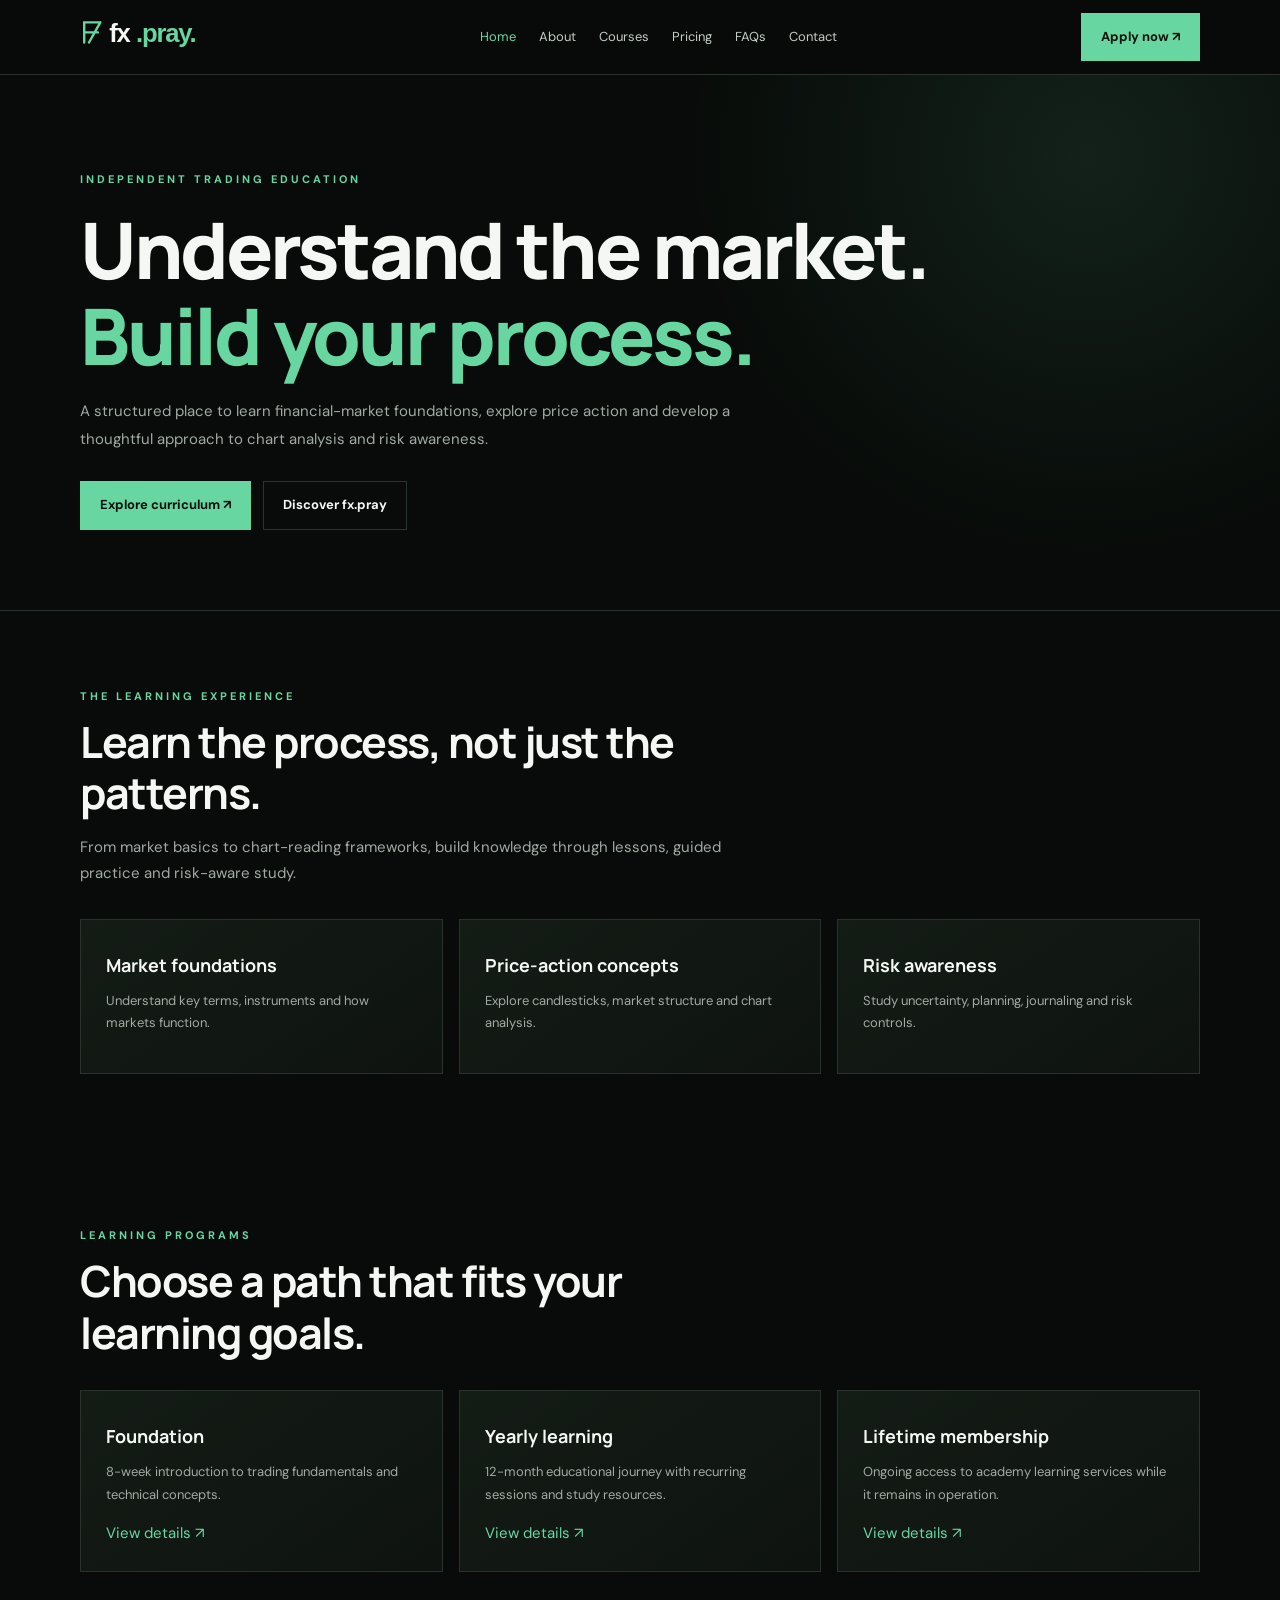
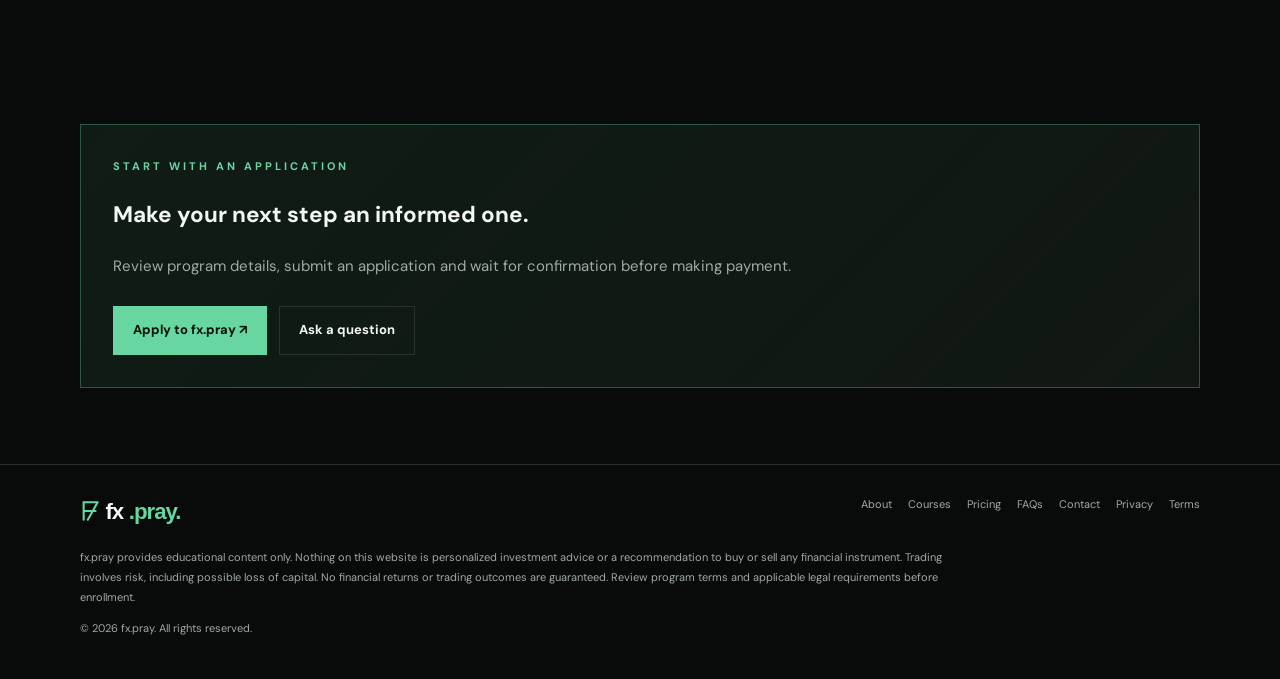
==== commit 98c9e3d8: "Link privacy and program terms from every page" ====
--- a/index.html
+++ b/index.html
@@ -1 +1 @@
-<!doctype html><html lang='en'><head><meta charset='utf-8'><meta name='viewport' content='width=device-width,initial-scale=1'><meta name='theme-color' content='#080b09'><meta name='description' content='Structured trading education and learning programs from fx.pray.'><title>Trading Education Academy | fx.pray</title><link rel='icon' href='assets/fx-pray-logo.svg'><link rel='stylesheet' href='assets/site.css'></head><body><header class='top'><div class='wrap'><nav><a class='brand' href='index.html'><img src='assets/fx-pray-logo.svg' alt='fx.pray'></a><div class='links'><a class='active' href='index.html'>Home</a><a  href='about.html'>About</a><a  href='courses.html'>Courses</a><a  href='pricing.html'>Pricing</a><a  href='faq.html'>FAQs</a><a  href='contact.html'>Contact</a></div><a class='btn navapply' href='https://docs.google.com/forms/d/e/1FAIpQLSc23OzAaAF6MOSfm3VgcGboQESLAx91yOlbj70nrIHsM23pZA/viewform' target='_blank' rel='noopener'>Apply now ↗</a><button class='menu' aria-label='Toggle navigation' aria-expanded='false'>☰</button></nav></div></header><main><header class='hero'><div class='wrap'><div class='eyebrow'>Independent trading education</div><h1>Understand the market.<br><span class='accent'>Build your process.</span></h1><p class='lead'>A structured place to learn financial-market foundations, explore price action and develop a thoughtful approach to chart analysis and risk awareness.</p><div class='actions'><a class='btn' href='courses.html'>Explore curriculum ↗</a><a class='btn outline' href='about.html'>Discover fx.pray</a></div></div></header><section><div class='wrap'><div class='heading'><div class='eyebrow'>The learning experience</div><h2>Learn the process, not just the patterns.</h2><p class='muted'>From market basics to chart-reading frameworks, build knowledge through lessons, guided practice and risk-aware study.</p></div><div class='grid three'><article class='card'><h3>Market foundations</h3><p>Understand key terms, instruments and how markets function.</p></article><article class='card'><h3>Price-action concepts</h3><p>Explore candlesticks, market structure and chart analysis.</p></article><article class='card'><h3>Risk awareness</h3><p>Study uncertainty, planning, journaling and risk controls.</p></article></div></div></section><section><div class='wrap'><div class='heading'><div class='eyebrow'>Learning programs</div><h2>Choose a path that fits your learning goals.</h2></div><div class='grid three'><article class='card'><h3>Foundation</h3><p>8-week introduction to trading fundamentals and technical concepts.</p><a class='accent' href='pricing.html'>View details ↗</a></article><article class='card'><h3>Yearly learning</h3><p>12-month educational journey with recurring sessions and study resources.</p><a class='accent' href='pricing.html'>View details ↗</a></article><article class='card'><h3>Lifetime membership</h3><p>Ongoing access to academy learning services while it remains in operation.</p><a class='accent' href='pricing.html'>View details ↗</a></article></div></div></section><section><div class='wrap contact'><div class='eyebrow'>Start with an application</div><h2>Make your next step an informed one.</h2><p class='muted'>Review program details, submit an application and wait for confirmation before making payment.</p><div class='actions'><a class='btn' href='https://docs.google.com/forms/d/e/1FAIpQLSc23OzAaAF6MOSfm3VgcGboQESLAx91yOlbj70nrIHsM23pZA/viewform' target='_blank' rel='noopener'>Apply to fx.pray ↗</a><a class='btn outline' href='contact.html'>Ask a question</a></div></div></section></main><footer><div class='wrap'><div class='foot'><img src='assets/fx-pray-logo.svg' alt='fx.pray'><div class='footlinks'><a href='about.html'>About</a><a href='courses.html'>Courses</a><a href='pricing.html'>Pricing</a><a href='faq.html'>FAQs</a><a href='contact.html'>Contact</a></div></div><p class='disclaimer'>fx.pray provides educational content only. Nothing on this website is personalized investment advice or a recommendation to buy or sell any financial instrument. Trading involves risk, including possible loss of capital. No financial returns or trading outcomes are guaranteed. Review program terms and applicable legal requirements before enrollment.</p><p>© 2026 fx.pray. All rights reserved.</p></div></footer><script src='assets/site.js' defer></script></body></html>+<!doctype html><html lang='en'><head><meta charset='utf-8'><meta name='viewport' content='width=device-width,initial-scale=1'><meta name='theme-color' content='#080b09'><meta name='description' content='Structured trading education and learning programs from fx.pray.'><title>Trading Education Academy | fx.pray</title><link rel='icon' href='assets/fx-pray-logo.svg'><link rel='stylesheet' href='assets/site.css'></head><body><header class='top'><div class='wrap'><nav><a class='brand' href='index.html'><img src='assets/fx-pray-logo.svg' alt='fx.pray'></a><div class='links'><a class='active' href='index.html'>Home</a><a  href='about.html'>About</a><a  href='courses.html'>Courses</a><a  href='pricing.html'>Pricing</a><a  href='faq.html'>FAQs</a><a  href='contact.html'>Contact</a></div><a class='btn navapply' href='https://docs.google.com/forms/d/e/1FAIpQLSc23OzAaAF6MOSfm3VgcGboQESLAx91yOlbj70nrIHsM23pZA/viewform' target='_blank' rel='noopener'>Apply now ↗</a><button class='menu' aria-label='Toggle navigation' aria-expanded='false'>☰</button></nav></div></header><main><header class='hero'><div class='wrap'><div class='eyebrow'>Independent trading education</div><h1>Understand the market.<br><span class='accent'>Build your process.</span></h1><p class='lead'>A structured place to learn financial-market foundations, explore price action and develop a thoughtful approach to chart analysis and risk awareness.</p><div class='actions'><a class='btn' href='courses.html'>Explore curriculum ↗</a><a class='btn outline' href='about.html'>Discover fx.pray</a></div></div></header><section><div class='wrap'><div class='heading'><div class='eyebrow'>The learning experience</div><h2>Learn the process, not just the patterns.</h2><p class='muted'>From market basics to chart-reading frameworks, build knowledge through lessons, guided practice and risk-aware study.</p></div><div class='grid three'><article class='card'><h3>Market foundations</h3><p>Understand key terms, instruments and how markets function.</p></article><article class='card'><h3>Price-action concepts</h3><p>Explore candlesticks, market structure and chart analysis.</p></article><article class='card'><h3>Risk awareness</h3><p>Study uncertainty, planning, journaling and risk controls.</p></article></div></div></section><section><div class='wrap'><div class='heading'><div class='eyebrow'>Learning programs</div><h2>Choose a path that fits your learning goals.</h2></div><div class='grid three'><article class='card'><h3>Foundation</h3><p>8-week introduction to trading fundamentals and technical concepts.</p><a class='accent' href='pricing.html'>View details ↗</a></article><article class='card'><h3>Yearly learning</h3><p>12-month educational journey with recurring sessions and study resources.</p><a class='accent' href='pricing.html'>View details ↗</a></article><article class='card'><h3>Lifetime membership</h3><p>Ongoing access to academy learning services while it remains in operation.</p><a class='accent' href='pricing.html'>View details ↗</a></article></div></div></section><section><div class='wrap contact'><div class='eyebrow'>Start with an application</div><h2>Make your next step an informed one.</h2><p class='muted'>Review program details, submit an application and wait for confirmation before making payment.</p><div class='actions'><a class='btn' href='https://docs.google.com/forms/d/e/1FAIpQLSc23OzAaAF6MOSfm3VgcGboQESLAx91yOlbj70nrIHsM23pZA/viewform' target='_blank' rel='noopener'>Apply to fx.pray ↗</a><a class='btn outline' href='contact.html'>Ask a question</a></div></div></section></main><footer><div class='wrap'><div class='foot'><img src='assets/fx-pray-logo.svg' alt='fx.pray'><div class='footlinks'><a href='about.html'>About</a><a href='courses.html'>Courses</a><a href='pricing.html'>Pricing</a><a href='faq.html'>FAQs</a><a href='contact.html'>Contact</a><a href='privacy.html'>Privacy</a><a href='terms.html'>Terms</a></div></div><p class='disclaimer'>fx.pray provides educational content only. Nothing on this website is personalized investment advice or a recommendation to buy or sell any financial instrument. Trading involves risk, including possible loss of capital. No financial returns or trading outcomes are guaranteed. Review program terms and applicable legal requirements before enrollment.</p><p>© 2026 fx.pray. All rights reserved.</p></div></footer><script src='assets/site.js' defer></script></body></html>
--- a/assets/site.css
+++ b/assets/site.css
@@ -0,0 +1 @@
+@import url('https://fonts.googleapis.com/css2?family=DM+Sans:wght@400;500;600;700&family=Manrope:wght@400;600;700;800&display=swap');:root{--bg:#080b09;--panel:#111713;--ink:#f4f7f4;--muted:#a1aaa3;--line:#29332c;--green:#68d6a1}*{box-sizing:border-box}html{scroll-behavior:smooth}body{margin:0;background:var(--bg);color:var(--ink);font:15px/1.75 'DM Sans',sans-serif}a{color:inherit;text-decoration:none}.wrap{width:min(1120px,88%);margin:auto}.top{position:sticky;top:0;z-index:9;background:#080b09ed;backdrop-filter:blur(15px);border-bottom:1px solid var(--line)}nav{min-height:74px;display:flex;align-items:center;justify-content:space-between;gap:20px}.brand img{width:155px}.links{display:flex;gap:23px;font-size:13px;color:#c3ccc5}.links a:hover,.links .active{color:var(--green)}.btn{display:inline-block;padding:12px 19px;background:var(--green);color:#08110c;font-weight:700;font-size:13px;border:1px solid var(--green);transition:.2s}.btn:hover{background:transparent;color:var(--green);transform:translateY(-2px)}.outline{background:transparent;color:var(--ink);border-color:var(--line)}.menu{display:none;background:none;color:white;border:1px solid var(--line);padding:8px 12px}.hero,.pagehero{padding:95px 0 80px;border-bottom:1px solid var(--line);background:radial-gradient(circle at 85% 15%,#68d6a11c,transparent 34%)}.eyebrow{color:var(--green);font-size:11px;letter-spacing:3px;text-transform:uppercase;font-weight:700}.hero h1,.pagehero h1{font:800 clamp(43px,7vw,78px)/1.1 Manrope,sans-serif;letter-spacing:-3px;margin:18px 0;max-width:850px}.accent{color:var(--green)}.lead{max-width:650px;color:var(--muted);line-height:1.9}.actions{display:flex;gap:12px;flex-wrap:wrap;margin-top:27px}section{padding:76px 0}.heading{max-width:690px;margin-bottom:32px}.heading h2{font:700 clamp(29px,4vw,43px)/1.2 Manrope,sans-serif;letter-spacing:-1.5px;margin:10px 0}.muted,.card p{color:var(--muted)}.grid{display:grid;gap:16px}.three{grid-template-columns:repeat(3,1fr)}.two{grid-template-columns:repeat(2,1fr)}.card{background:linear-gradient(145deg,#141c16,#0e130f);border:1px solid var(--line);padding:25px;transition:.2s}.card:hover{border-color:#68d6a177;transform:translateY(-3px)}.card h3{font:700 18px Manrope,sans-serif;margin:8px 0}.card p{font-size:13px}.price{font:800 39px Manrope,sans-serif;margin:12px 0}.small{font-size:12px;color:var(--muted)}ul.clean{padding-left:18px;color:#d4ddd6;font-size:13px}ul.clean li{padding:5px 0}.notice{border-left:2px solid var(--green);background:#68d6a10c;padding:17px 20px;color:#c3cec6;font-size:12px;margin-top:25px}.row{padding:20px 0;border-bottom:1px solid var(--line);display:grid;grid-template-columns:85px 1fr;gap:18px}.row b{color:var(--green);font-size:12px}.row h3{margin:0;font:700 17px Manrope,sans-serif}.row p{margin:4px 0;color:var(--muted);font-size:13px}.faq{border-bottom:1px solid var(--line)}.faq button{width:100%;padding:20px 0;text-align:left;background:none;border:0;color:white;font-weight:600;display:flex;justify-content:space-between;cursor:pointer}.answer{display:none;color:var(--muted);font-size:13px;padding:0 0 18px}.faq.open .answer{display:block}.contact{padding:32px;border:1px solid #68d6a155;background:linear-gradient(135deg,#68d6a115,#111713)}footer{border-top:1px solid var(--line);padding:30px 0;color:var(--muted);font-size:11px}footer img{width:135px}.foot{display:flex;justify-content:space-between;gap:20px;flex-wrap:wrap}.footlinks{display:flex;gap:16px;flex-wrap:wrap}.disclaimer{max-width:900px;margin-top:20px;line-height:1.8}@media(max-width:760px){.menu{display:block}.links{display:none;position:absolute;top:74px;left:0;right:0;background:#0b100c;padding:20px 6%;flex-direction:column;border-bottom:1px solid var(--line)}.links.open{display:flex}.navapply{display:none}.three,.two{grid-template-columns:1fr}.hero,.pagehero{padding:70px 0}.hero h1,.pagehero h1{letter-spacing:-2px}section{padding:58px 0}.row{grid-template-columns:58px 1fr}}@media(prefers-reduced-motion:reduce){html{scroll-behavior:auto}*,*::before,*::after{transition:none!important}}
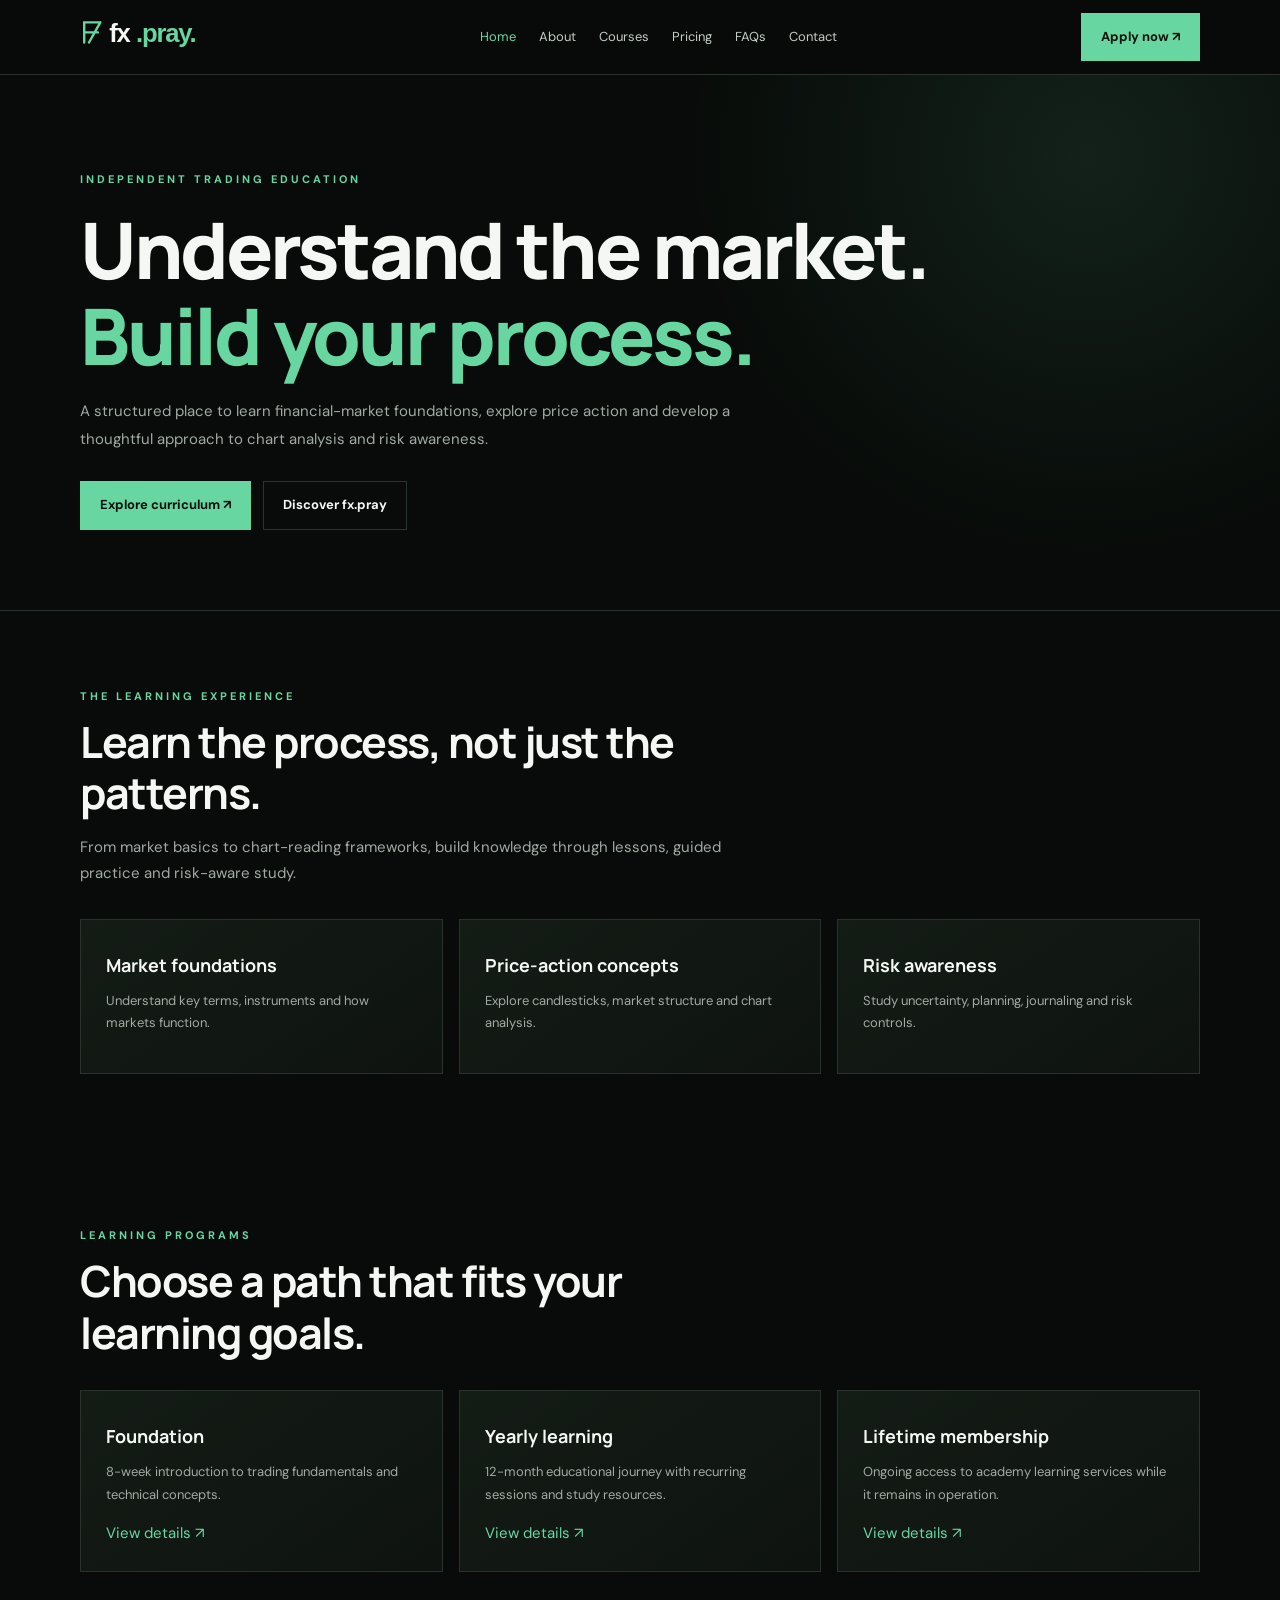
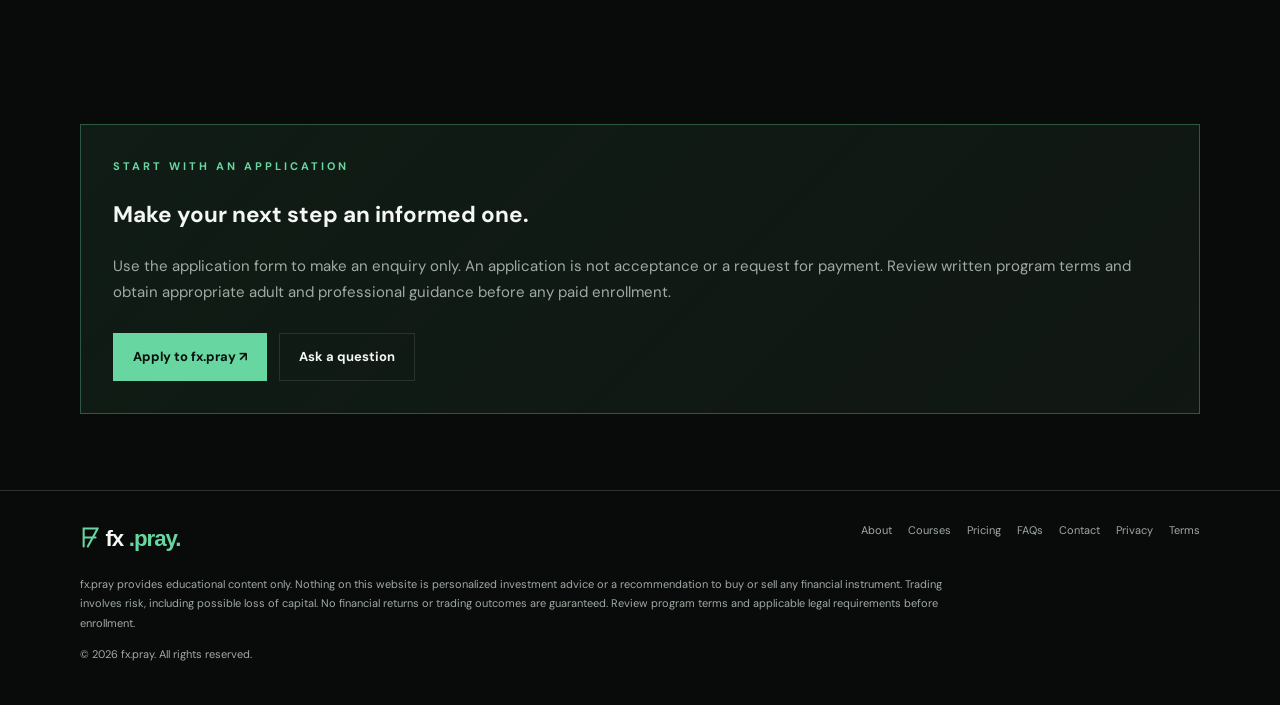
==== commit 5f476e32: "Improve enrollment clarity, privacy disclosures and accessibility" ====
--- a/index.html
+++ b/index.html
@@ -1 +1 @@
-<!doctype html><html lang='en'><head><meta charset='utf-8'><meta name='viewport' content='width=device-width,initial-scale=1'><meta name='theme-color' content='#080b09'><meta name='description' content='Structured trading education and learning programs from fx.pray.'><title>Trading Education Academy | fx.pray</title><link rel='icon' href='assets/fx-pray-logo.svg'><link rel='stylesheet' href='assets/site.css'></head><body><header class='top'><div class='wrap'><nav><a class='brand' href='index.html'><img src='assets/fx-pray-logo.svg' alt='fx.pray'></a><div class='links'><a class='active' href='index.html'>Home</a><a  href='about.html'>About</a><a  href='courses.html'>Courses</a><a  href='pricing.html'>Pricing</a><a  href='faq.html'>FAQs</a><a  href='contact.html'>Contact</a></div><a class='btn navapply' href='https://docs.google.com/forms/d/e/1FAIpQLSc23OzAaAF6MOSfm3VgcGboQESLAx91yOlbj70nrIHsM23pZA/viewform' target='_blank' rel='noopener'>Apply now ↗</a><button class='menu' aria-label='Toggle navigation' aria-expanded='false'>☰</button></nav></div></header><main><header class='hero'><div class='wrap'><div class='eyebrow'>Independent trading education</div><h1>Understand the market.<br><span class='accent'>Build your process.</span></h1><p class='lead'>A structured place to learn financial-market foundations, explore price action and develop a thoughtful approach to chart analysis and risk awareness.</p><div class='actions'><a class='btn' href='courses.html'>Explore curriculum ↗</a><a class='btn outline' href='about.html'>Discover fx.pray</a></div></div></header><section><div class='wrap'><div class='heading'><div class='eyebrow'>The learning experience</div><h2>Learn the process, not just the patterns.</h2><p class='muted'>From market basics to chart-reading frameworks, build knowledge through lessons, guided practice and risk-aware study.</p></div><div class='grid three'><article class='card'><h3>Market foundations</h3><p>Understand key terms, instruments and how markets function.</p></article><article class='card'><h3>Price-action concepts</h3><p>Explore candlesticks, market structure and chart analysis.</p></article><article class='card'><h3>Risk awareness</h3><p>Study uncertainty, planning, journaling and risk controls.</p></article></div></div></section><section><div class='wrap'><div class='heading'><div class='eyebrow'>Learning programs</div><h2>Choose a path that fits your learning goals.</h2></div><div class='grid three'><article class='card'><h3>Foundation</h3><p>8-week introduction to trading fundamentals and technical concepts.</p><a class='accent' href='pricing.html'>View details ↗</a></article><article class='card'><h3>Yearly learning</h3><p>12-month educational journey with recurring sessions and study resources.</p><a class='accent' href='pricing.html'>View details ↗</a></article><article class='card'><h3>Lifetime membership</h3><p>Ongoing access to academy learning services while it remains in operation.</p><a class='accent' href='pricing.html'>View details ↗</a></article></div></div></section><section><div class='wrap contact'><div class='eyebrow'>Start with an application</div><h2>Make your next step an informed one.</h2><p class='muted'>Review program details, submit an application and wait for confirmation before making payment.</p><div class='actions'><a class='btn' href='https://docs.google.com/forms/d/e/1FAIpQLSc23OzAaAF6MOSfm3VgcGboQESLAx91yOlbj70nrIHsM23pZA/viewform' target='_blank' rel='noopener'>Apply to fx.pray ↗</a><a class='btn outline' href='contact.html'>Ask a question</a></div></div></section></main><footer><div class='wrap'><div class='foot'><img src='assets/fx-pray-logo.svg' alt='fx.pray'><div class='footlinks'><a href='about.html'>About</a><a href='courses.html'>Courses</a><a href='pricing.html'>Pricing</a><a href='faq.html'>FAQs</a><a href='contact.html'>Contact</a><a href='privacy.html'>Privacy</a><a href='terms.html'>Terms</a></div></div><p class='disclaimer'>fx.pray provides educational content only. Nothing on this website is personalized investment advice or a recommendation to buy or sell any financial instrument. Trading involves risk, including possible loss of capital. No financial returns or trading outcomes are guaranteed. Review program terms and applicable legal requirements before enrollment.</p><p>© 2026 fx.pray. All rights reserved.</p></div></footer><script src='assets/site.js' defer></script></body></html>+<!doctype html><html lang='en'><head><meta charset='utf-8'><meta name='viewport' content='width=device-width,initial-scale=1'><meta name='theme-color' content='#080b09'><meta name='description' content='Structured, risk-aware financial-market education from fx.pray.'><meta property='og:title' content='fx.pray | Trading Education'><meta property='og:description' content='Learn market foundations, chart concepts and risk awareness.'><meta property='og:type' content='website'><meta property='og:url' content='https://heyprayag.github.io/fx-pray/'><title>Trading Education Academy | fx.pray</title><link rel='icon' href='assets/fx-pray-logo.svg'><link rel='stylesheet' href='assets/site.css'></head><body><header class='top'><div class='wrap'><nav><a class='brand' href='index.html'><img src='assets/fx-pray-logo.svg' alt='fx.pray'></a><div class='links'><a class='active' href='index.html'>Home</a><a  href='about.html'>About</a><a  href='courses.html'>Courses</a><a  href='pricing.html'>Pricing</a><a  href='faq.html'>FAQs</a><a  href='contact.html'>Contact</a></div><a class='btn navapply' href='https://docs.google.com/forms/d/e/1FAIpQLSc23OzAaAF6MOSfm3VgcGboQESLAx91yOlbj70nrIHsM23pZA/viewform' target='_blank' rel='noopener'>Apply now ↗</a><button class='menu' aria-label='Toggle navigation' aria-expanded='false'>☰</button></nav></div></header><main><header class='hero'><div class='wrap'><div class='eyebrow'>Independent trading education</div><h1>Understand the market.<br><span class='accent'>Build your process.</span></h1><p class='lead'>A structured place to learn financial-market foundations, explore price action and develop a thoughtful approach to chart analysis and risk awareness.</p><div class='actions'><a class='btn' href='courses.html'>Explore curriculum ↗</a><a class='btn outline' href='about.html'>Discover fx.pray</a></div></div></header><section><div class='wrap'><div class='heading'><div class='eyebrow'>The learning experience</div><h2>Learn the process, not just the patterns.</h2><p class='muted'>From market basics to chart-reading frameworks, build knowledge through lessons, guided practice and risk-aware study.</p></div><div class='grid three'><article class='card'><h3>Market foundations</h3><p>Understand key terms, instruments and how markets function.</p></article><article class='card'><h3>Price-action concepts</h3><p>Explore candlesticks, market structure and chart analysis.</p></article><article class='card'><h3>Risk awareness</h3><p>Study uncertainty, planning, journaling and risk controls.</p></article></div></div></section><section><div class='wrap'><div class='heading'><div class='eyebrow'>Learning programs</div><h2>Choose a path that fits your learning goals.</h2></div><div class='grid three'><article class='card'><h3>Foundation</h3><p>8-week introduction to trading fundamentals and technical concepts.</p><a class='accent' href='pricing.html'>View details ↗</a></article><article class='card'><h3>Yearly learning</h3><p>12-month educational journey with recurring sessions and study resources.</p><a class='accent' href='pricing.html'>View details ↗</a></article><article class='card'><h3>Lifetime membership</h3><p>Ongoing access to academy learning services while it remains in operation.</p><a class='accent' href='pricing.html'>View details ↗</a></article></div></div></section><section><div class='wrap contact'><div class='eyebrow'>Start with an application</div><h2>Make your next step an informed one.</h2><p class='muted'>Use the application form to make an enquiry only. An application is not acceptance or a request for payment. Review written program terms and obtain appropriate adult and professional guidance before any paid enrollment.</p><div class='actions'><a class='btn' href='https://docs.google.com/forms/d/e/1FAIpQLSc23OzAaAF6MOSfm3VgcGboQESLAx91yOlbj70nrIHsM23pZA/viewform' target='_blank' rel='noopener'>Apply to fx.pray ↗</a><a class='btn outline' href='contact.html'>Ask a question</a></div></div></section></main><footer><div class='wrap'><div class='foot'><img src='assets/fx-pray-logo.svg' alt='fx.pray'><div class='footlinks'><a href='about.html'>About</a><a href='courses.html'>Courses</a><a href='pricing.html'>Pricing</a><a href='faq.html'>FAQs</a><a href='contact.html'>Contact</a><a href='privacy.html'>Privacy</a><a href='terms.html'>Terms</a></div></div><p class='disclaimer'>fx.pray provides educational content only. Nothing on this website is personalized investment advice or a recommendation to buy or sell any financial instrument. Trading involves risk, including possible loss of capital. No financial returns or trading outcomes are guaranteed. Review program terms and applicable legal requirements before enrollment.</p><p>© 2026 fx.pray. All rights reserved.</p></div></footer><script src='assets/site.js' defer></script></body></html>
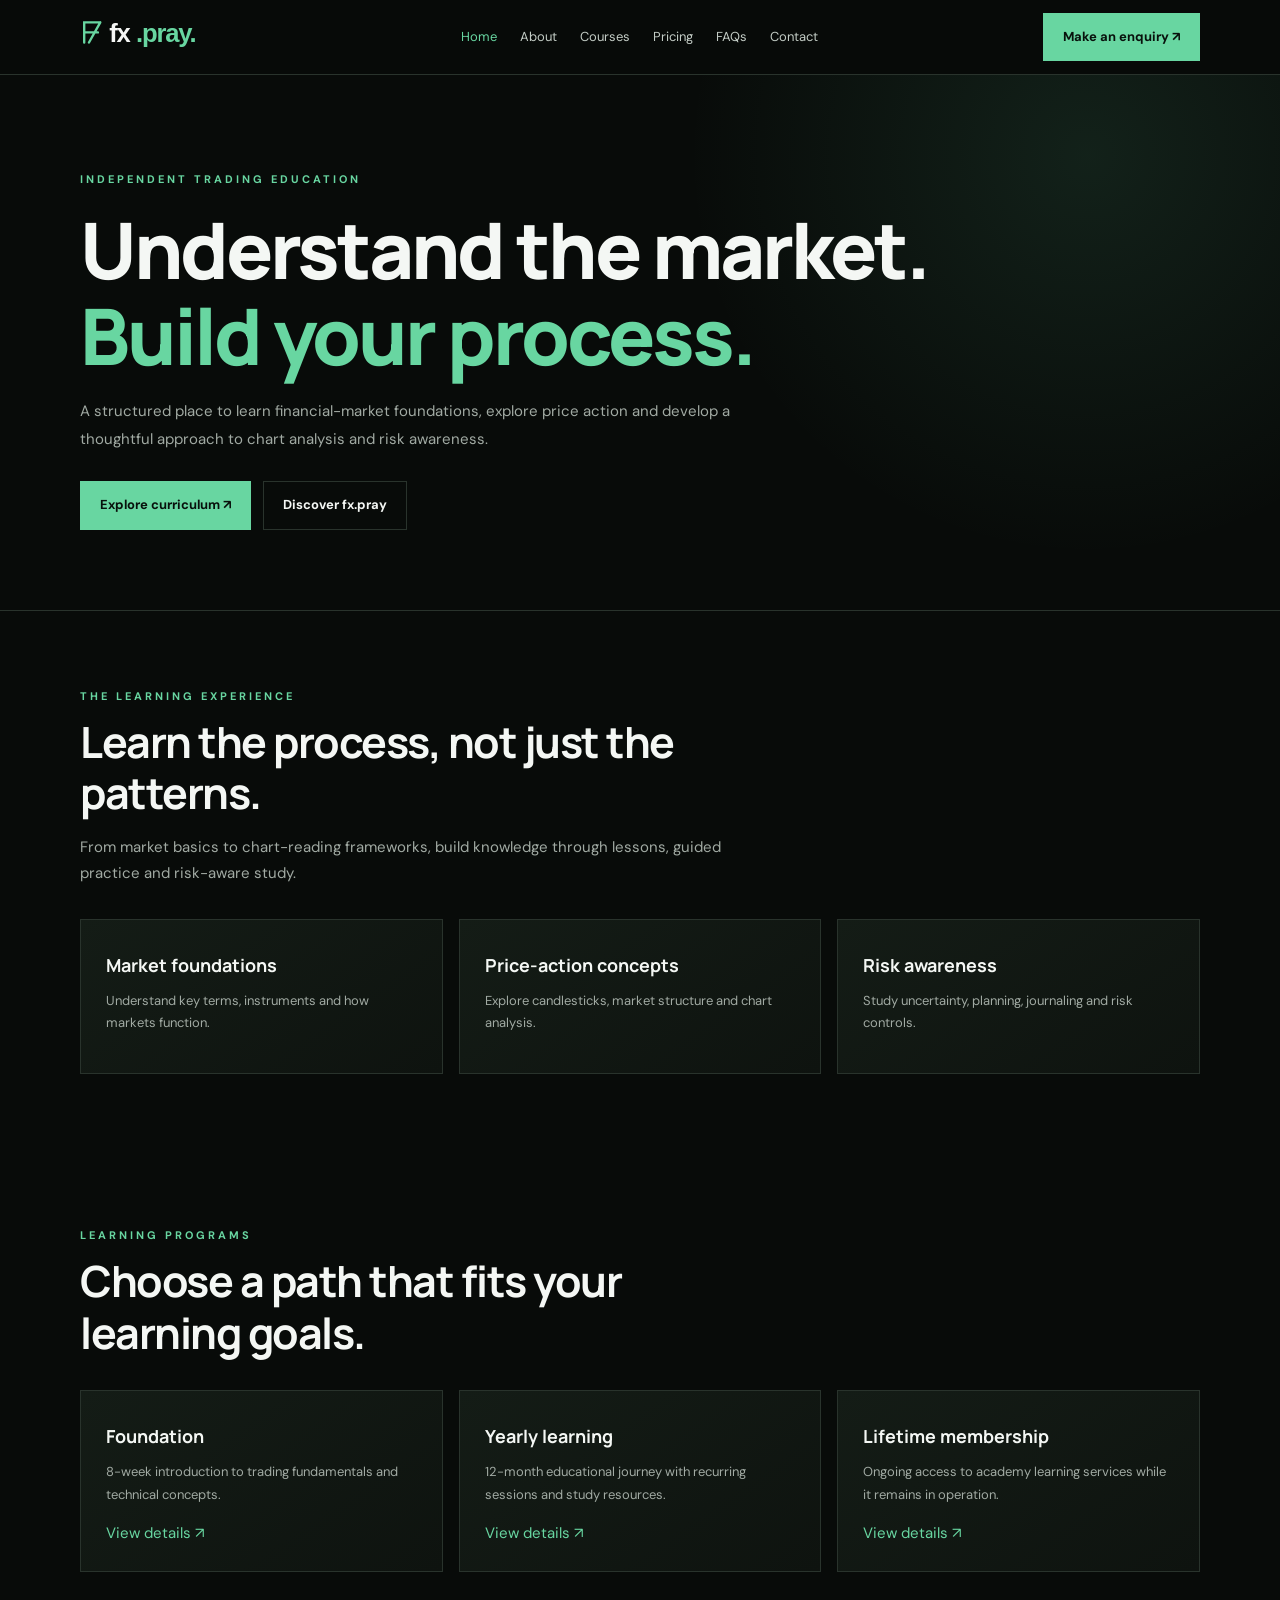
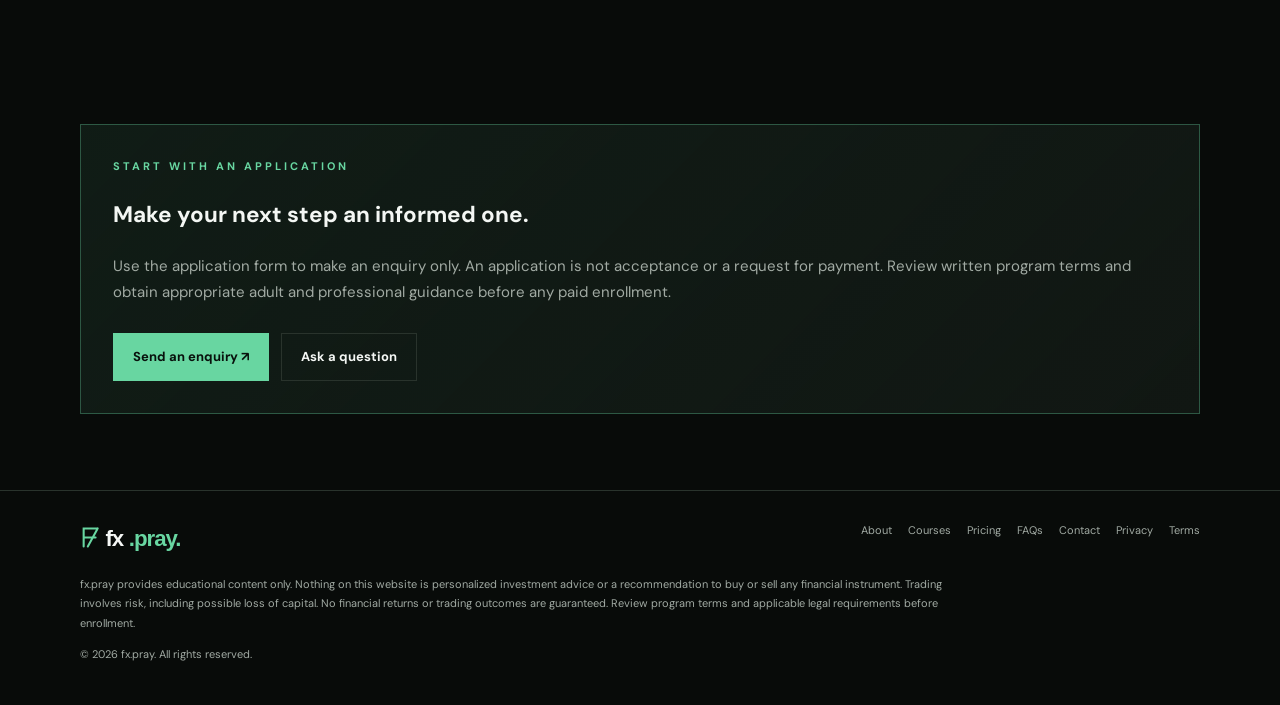
==== commit 091a3b54: "Clarify enquiry-first enrollment language" ====
--- a/index.html
+++ b/index.html
@@ -1 +1 @@
-<!doctype html><html lang='en'><head><meta charset='utf-8'><meta name='viewport' content='width=device-width,initial-scale=1'><meta name='theme-color' content='#080b09'><meta name='description' content='Structured, risk-aware financial-market education from fx.pray.'><meta property='og:title' content='fx.pray | Trading Education'><meta property='og:description' content='Learn market foundations, chart concepts and risk awareness.'><meta property='og:type' content='website'><meta property='og:url' content='https://heyprayag.github.io/fx-pray/'><title>Trading Education Academy | fx.pray</title><link rel='icon' href='assets/fx-pray-logo.svg'><link rel='stylesheet' href='assets/site.css'></head><body><header class='top'><div class='wrap'><nav><a class='brand' href='index.html'><img src='assets/fx-pray-logo.svg' alt='fx.pray'></a><div class='links'><a class='active' href='index.html'>Home</a><a  href='about.html'>About</a><a  href='courses.html'>Courses</a><a  href='pricing.html'>Pricing</a><a  href='faq.html'>FAQs</a><a  href='contact.html'>Contact</a></div><a class='btn navapply' href='https://docs.google.com/forms/d/e/1FAIpQLSc23OzAaAF6MOSfm3VgcGboQESLAx91yOlbj70nrIHsM23pZA/viewform' target='_blank' rel='noopener'>Apply now ↗</a><button class='menu' aria-label='Toggle navigation' aria-expanded='false'>☰</button></nav></div></header><main><header class='hero'><div class='wrap'><div class='eyebrow'>Independent trading education</div><h1>Understand the market.<br><span class='accent'>Build your process.</span></h1><p class='lead'>A structured place to learn financial-market foundations, explore price action and develop a thoughtful approach to chart analysis and risk awareness.</p><div class='actions'><a class='btn' href='courses.html'>Explore curriculum ↗</a><a class='btn outline' href='about.html'>Discover fx.pray</a></div></div></header><section><div class='wrap'><div class='heading'><div class='eyebrow'>The learning experience</div><h2>Learn the process, not just the patterns.</h2><p class='muted'>From market basics to chart-reading frameworks, build knowledge through lessons, guided practice and risk-aware study.</p></div><div class='grid three'><article class='card'><h3>Market foundations</h3><p>Understand key terms, instruments and how markets function.</p></article><article class='card'><h3>Price-action concepts</h3><p>Explore candlesticks, market structure and chart analysis.</p></article><article class='card'><h3>Risk awareness</h3><p>Study uncertainty, planning, journaling and risk controls.</p></article></div></div></section><section><div class='wrap'><div class='heading'><div class='eyebrow'>Learning programs</div><h2>Choose a path that fits your learning goals.</h2></div><div class='grid three'><article class='card'><h3>Foundation</h3><p>8-week introduction to trading fundamentals and technical concepts.</p><a class='accent' href='pricing.html'>View details ↗</a></article><article class='card'><h3>Yearly learning</h3><p>12-month educational journey with recurring sessions and study resources.</p><a class='accent' href='pricing.html'>View details ↗</a></article><article class='card'><h3>Lifetime membership</h3><p>Ongoing access to academy learning services while it remains in operation.</p><a class='accent' href='pricing.html'>View details ↗</a></article></div></div></section><section><div class='wrap contact'><div class='eyebrow'>Start with an application</div><h2>Make your next step an informed one.</h2><p class='muted'>Use the application form to make an enquiry only. An application is not acceptance or a request for payment. Review written program terms and obtain appropriate adult and professional guidance before any paid enrollment.</p><div class='actions'><a class='btn' href='https://docs.google.com/forms/d/e/1FAIpQLSc23OzAaAF6MOSfm3VgcGboQESLAx91yOlbj70nrIHsM23pZA/viewform' target='_blank' rel='noopener'>Apply to fx.pray ↗</a><a class='btn outline' href='contact.html'>Ask a question</a></div></div></section></main><footer><div class='wrap'><div class='foot'><img src='assets/fx-pray-logo.svg' alt='fx.pray'><div class='footlinks'><a href='about.html'>About</a><a href='courses.html'>Courses</a><a href='pricing.html'>Pricing</a><a href='faq.html'>FAQs</a><a href='contact.html'>Contact</a><a href='privacy.html'>Privacy</a><a href='terms.html'>Terms</a></div></div><p class='disclaimer'>fx.pray provides educational content only. Nothing on this website is personalized investment advice or a recommendation to buy or sell any financial instrument. Trading involves risk, including possible loss of capital. No financial returns or trading outcomes are guaranteed. Review program terms and applicable legal requirements before enrollment.</p><p>© 2026 fx.pray. All rights reserved.</p></div></footer><script src='assets/site.js' defer></script></body></html>+<!doctype html><html lang='en'><head><meta charset='utf-8'><meta name='viewport' content='width=device-width,initial-scale=1'><meta name='theme-color' content='#080b09'><meta name='description' content='Structured, risk-aware financial-market education from fx.pray.'><meta property='og:title' content='fx.pray | Trading Education'><meta property='og:description' content='Learn market foundations, chart concepts and risk awareness.'><meta property='og:type' content='website'><meta property='og:url' content='https://heyprayag.github.io/fx-pray/'><title>Trading Education Academy | fx.pray</title><link rel='icon' href='assets/fx-pray-logo.svg'><link rel='stylesheet' href='assets/site.css'></head><body><header class='top'><div class='wrap'><nav><a class='brand' href='index.html'><img src='assets/fx-pray-logo.svg' alt='fx.pray'></a><div class='links'><a class='active' href='index.html'>Home</a><a  href='about.html'>About</a><a  href='courses.html'>Courses</a><a  href='pricing.html'>Pricing</a><a  href='faq.html'>FAQs</a><a  href='contact.html'>Contact</a></div><a class='btn navapply' href='https://docs.google.com/forms/d/e/1FAIpQLSc23OzAaAF6MOSfm3VgcGboQESLAx91yOlbj70nrIHsM23pZA/viewform' target='_blank' rel='noopener'>Make an enquiry ↗</a><button class='menu' aria-label='Toggle navigation' aria-expanded='false'>☰</button></nav></div></header><main><header class='hero'><div class='wrap'><div class='eyebrow'>Independent trading education</div><h1>Understand the market.<br><span class='accent'>Build your process.</span></h1><p class='lead'>A structured place to learn financial-market foundations, explore price action and develop a thoughtful approach to chart analysis and risk awareness.</p><div class='actions'><a class='btn' href='courses.html'>Explore curriculum ↗</a><a class='btn outline' href='about.html'>Discover fx.pray</a></div></div></header><section><div class='wrap'><div class='heading'><div class='eyebrow'>The learning experience</div><h2>Learn the process, not just the patterns.</h2><p class='muted'>From market basics to chart-reading frameworks, build knowledge through lessons, guided practice and risk-aware study.</p></div><div class='grid three'><article class='card'><h3>Market foundations</h3><p>Understand key terms, instruments and how markets function.</p></article><article class='card'><h3>Price-action concepts</h3><p>Explore candlesticks, market structure and chart analysis.</p></article><article class='card'><h3>Risk awareness</h3><p>Study uncertainty, planning, journaling and risk controls.</p></article></div></div></section><section><div class='wrap'><div class='heading'><div class='eyebrow'>Learning programs</div><h2>Choose a path that fits your learning goals.</h2></div><div class='grid three'><article class='card'><h3>Foundation</h3><p>8-week introduction to trading fundamentals and technical concepts.</p><a class='accent' href='pricing.html'>View details ↗</a></article><article class='card'><h3>Yearly learning</h3><p>12-month educational journey with recurring sessions and study resources.</p><a class='accent' href='pricing.html'>View details ↗</a></article><article class='card'><h3>Lifetime membership</h3><p>Ongoing access to academy learning services while it remains in operation.</p><a class='accent' href='pricing.html'>View details ↗</a></article></div></div></section><section><div class='wrap contact'><div class='eyebrow'>Start with an application</div><h2>Make your next step an informed one.</h2><p class='muted'>Use the application form to make an enquiry only. An application is not acceptance or a request for payment. Review written program terms and obtain appropriate adult and professional guidance before any paid enrollment.</p><div class='actions'><a class='btn' href='https://docs.google.com/forms/d/e/1FAIpQLSc23OzAaAF6MOSfm3VgcGboQESLAx91yOlbj70nrIHsM23pZA/viewform' target='_blank' rel='noopener'>Send an enquiry ↗</a><a class='btn outline' href='contact.html'>Ask a question</a></div></div></section></main><footer><div class='wrap'><div class='foot'><img src='assets/fx-pray-logo.svg' alt='fx.pray'><div class='footlinks'><a href='about.html'>About</a><a href='courses.html'>Courses</a><a href='pricing.html'>Pricing</a><a href='faq.html'>FAQs</a><a href='contact.html'>Contact</a><a href='privacy.html'>Privacy</a><a href='terms.html'>Terms</a></div></div><p class='disclaimer'>fx.pray provides educational content only. Nothing on this website is personalized investment advice or a recommendation to buy or sell any financial instrument. Trading involves risk, including possible loss of capital. No financial returns or trading outcomes are guaranteed. Review program terms and applicable legal requirements before enrollment.</p><p>© 2026 fx.pray. All rights reserved.</p></div></footer><script src='assets/site.js' defer></script></body></html>
--- a/assets/site.css
+++ b/assets/site.css
@@ -1 +1,3 @@
-@import url('https://fonts.googleapis.com/css2?family=DM+Sans:wght@400;500;600;700&family=Manrope:wght@400;600;700;800&display=swap');:root{--bg:#080b09;--panel:#111713;--ink:#f4f7f4;--muted:#a1aaa3;--line:#29332c;--green:#68d6a1}*{box-sizing:border-box}html{scroll-behavior:smooth}body{margin:0;background:var(--bg);color:var(--ink);font:15px/1.75 'DM Sans',sans-serif}a{color:inherit;text-decoration:none}.wrap{width:min(1120px,88%);margin:auto}.top{position:sticky;top:0;z-index:9;background:#080b09ed;backdrop-filter:blur(15px);border-bottom:1px solid var(--line)}nav{min-height:74px;display:flex;align-items:center;justify-content:space-between;gap:20px}.brand img{width:155px}.links{display:flex;gap:23px;font-size:13px;color:#c3ccc5}.links a:hover,.links .active{color:var(--green)}.btn{display:inline-block;padding:12px 19px;background:var(--green);color:#08110c;font-weight:700;font-size:13px;border:1px solid var(--green);transition:.2s}.btn:hover{background:transparent;color:var(--green);transform:translateY(-2px)}.outline{background:transparent;color:var(--ink);border-color:var(--line)}.menu{display:none;background:none;color:white;border:1px solid var(--line);padding:8px 12px}.hero,.pagehero{padding:95px 0 80px;border-bottom:1px solid var(--line);background:radial-gradient(circle at 85% 15%,#68d6a11c,transparent 34%)}.eyebrow{color:var(--green);font-size:11px;letter-spacing:3px;text-transform:uppercase;font-weight:700}.hero h1,.pagehero h1{font:800 clamp(43px,7vw,78px)/1.1 Manrope,sans-serif;letter-spacing:-3px;margin:18px 0;max-width:850px}.accent{color:var(--green)}.lead{max-width:650px;color:var(--muted);line-height:1.9}.actions{display:flex;gap:12px;flex-wrap:wrap;margin-top:27px}section{padding:76px 0}.heading{max-width:690px;margin-bottom:32px}.heading h2{font:700 clamp(29px,4vw,43px)/1.2 Manrope,sans-serif;letter-spacing:-1.5px;margin:10px 0}.muted,.card p{color:var(--muted)}.grid{display:grid;gap:16px}.three{grid-template-columns:repeat(3,1fr)}.two{grid-template-columns:repeat(2,1fr)}.card{background:linear-gradient(145deg,#141c16,#0e130f);border:1px solid var(--line);padding:25px;transition:.2s}.card:hover{border-color:#68d6a177;transform:translateY(-3px)}.card h3{font:700 18px Manrope,sans-serif;margin:8px 0}.card p{font-size:13px}.price{font:800 39px Manrope,sans-serif;margin:12px 0}.small{font-size:12px;color:var(--muted)}ul.clean{padding-left:18px;color:#d4ddd6;font-size:13px}ul.clean li{padding:5px 0}.notice{border-left:2px solid var(--green);background:#68d6a10c;padding:17px 20px;color:#c3cec6;font-size:12px;margin-top:25px}.row{padding:20px 0;border-bottom:1px solid var(--line);display:grid;grid-template-columns:85px 1fr;gap:18px}.row b{color:var(--green);font-size:12px}.row h3{margin:0;font:700 17px Manrope,sans-serif}.row p{margin:4px 0;color:var(--muted);font-size:13px}.faq{border-bottom:1px solid var(--line)}.faq button{width:100%;padding:20px 0;text-align:left;background:none;border:0;color:white;font-weight:600;display:flex;justify-content:space-between;cursor:pointer}.answer{display:none;color:var(--muted);font-size:13px;padding:0 0 18px}.faq.open .answer{display:block}.contact{padding:32px;border:1px solid #68d6a155;background:linear-gradient(135deg,#68d6a115,#111713)}footer{border-top:1px solid var(--line);padding:30px 0;color:var(--muted);font-size:11px}footer img{width:135px}.foot{display:flex;justify-content:space-between;gap:20px;flex-wrap:wrap}.footlinks{display:flex;gap:16px;flex-wrap:wrap}.disclaimer{max-width:900px;margin-top:20px;line-height:1.8}@media(max-width:760px){.menu{display:block}.links{display:none;position:absolute;top:74px;left:0;right:0;background:#0b100c;padding:20px 6%;flex-direction:column;border-bottom:1px solid var(--line)}.links.open{display:flex}.navapply{display:none}.three,.two{grid-template-columns:1fr}.hero,.pagehero{padding:70px 0}.hero h1,.pagehero h1{letter-spacing:-2px}section{padding:58px 0}.row{grid-template-columns:58px 1fr}}@media(prefers-reduced-motion:reduce){html{scroll-behavior:auto}*,*::before,*::after{transition:none!important}}+@import url('https://fonts.googleapis.com/css2?family=DM+Sans:wght@400;500;600;700&family=Manrope:wght@400;600;700;800&display=swap');:root{--bg:#080b09;--panel:#111713;--ink:#f4f7f4;--muted:#a1aaa3;--line:#29332c;--green:#68d6a1}*{box-sizing:border-box}html{scroll-behavior:smooth}body{margin:0;background:var(--bg);color:var(--ink);font:15px/1.75 'DM Sans',sans-serif}a{color:inherit;text-decoration:none}.wrap{width:min(1120px,88%);margin:auto}.top{position:sticky;top:0;z-index:9;background:#080b09ed;backdrop-filter:blur(15px);border-bottom:1px solid var(--line)}nav{min-height:74px;display:flex;align-items:center;justify-content:space-between;gap:20px}.brand img{width:155px}.links{display:flex;gap:23px;font-size:13px;color:#c3ccc5}.links a:hover,.links .active{color:var(--green)}.btn{display:inline-block;padding:12px 19px;background:var(--green);color:#08110c;font-weight:700;font-size:13px;border:1px solid var(--green);transition:.2s}.btn:hover{background:transparent;color:var(--green);transform:translateY(-2px)}.outline{background:transparent;color:var(--ink);border-color:var(--line)}.menu{display:none;background:none;color:white;border:1px solid var(--line);padding:8px 12px}.hero,.pagehero{padding:95px 0 80px;border-bottom:1px solid var(--line);background:radial-gradient(circle at 85% 15%,#68d6a11c,transparent 34%)}.eyebrow{color:var(--green);font-size:11px;letter-spacing:3px;text-transform:uppercase;font-weight:700}.hero h1,.pagehero h1{font:800 clamp(43px,7vw,78px)/1.1 Manrope,sans-serif;letter-spacing:-3px;margin:18px 0;max-width:850px}.accent{color:var(--green)}.lead{max-width:650px;color:var(--muted);line-height:1.9}.actions{display:flex;gap:12px;flex-wrap:wrap;margin-top:27px}section{padding:76px 0}.heading{max-width:690px;margin-bottom:32px}.heading h2{font:700 clamp(29px,4vw,43px)/1.2 Manrope,sans-serif;letter-spacing:-1.5px;margin:10px 0}.muted,.card p{color:var(--muted)}.grid{display:grid;gap:16px}.three{grid-template-columns:repeat(3,1fr)}.two{grid-template-columns:repeat(2,1fr)}.card{background:linear-gradient(145deg,#141c16,#0e130f);border:1px solid var(--line);padding:25px;transition:.2s}.card:hover{border-color:#68d6a177;transform:translateY(-3px)}.card h3{font:700 18px Manrope,sans-serif;margin:8px 0}.card p{font-size:13px}.price{font:800 39px Manrope,sans-serif;margin:12px 0}.small{font-size:12px;color:var(--muted)}ul.clean{padding-left:18px;color:#d4ddd6;font-size:13px}ul.clean li{padding:5px 0}.notice{border-left:2px solid var(--green);background:#68d6a10c;padding:17px 20px;color:#c3cec6;font-size:12px;margin-top:25px}.row{padding:20px 0;border-bottom:1px solid var(--line);display:grid;grid-template-columns:85px 1fr;gap:18px}.row b{color:var(--green);font-size:12px}.row h3{margin:0;font:700 17px Manrope,sans-serif}.row p{margin:4px 0;color:var(--muted);font-size:13px}.faq{border-bottom:1px solid var(--line)}.faq button{width:100%;padding:20px 0;text-align:left;background:none;border:0;color:white;font-weight:600;display:flex;justify-content:space-between;cursor:pointer}.answer{display:none;color:var(--muted);font-size:13px;padding:0 0 18px}.faq.open .answer{display:block}.contact{padding:32px;border:1px solid #68d6a155;background:linear-gradient(135deg,#68d6a115,#111713)}footer{border-top:1px solid var(--line);padding:30px 0;color:var(--muted);font-size:11px}footer img{width:135px}.foot{display:flex;justify-content:space-between;gap:20px;flex-wrap:wrap}.footlinks{display:flex;gap:16px;flex-wrap:wrap}.disclaimer{max-width:900px;margin-top:20px;line-height:1.8}@media(max-width:760px){.menu{display:block}.links{display:none;position:absolute;top:74px;left:0;right:0;background:#0b100c;padding:20px 6%;flex-direction:column;border-bottom:1px solid var(--line)}.links.open{display:flex}.navapply{display:none}.three,.two{grid-template-columns:1fr}.hero,.pagehero{padding:70px 0}.hero h1,.pagehero h1{letter-spacing:-2px}section{padding:58px 0}.row{grid-template-columns:58px 1fr}}@media(prefers-reduced-motion:reduce){html{scroll-behavior:auto}*,*::before,*::after{transition:none!important}}
+/* Visible keyboard focus and improved touch/focus affordances */
+a:focus-visible,button:focus-visible{outline:2px solid var(--green);outline-offset:4px}button{font:inherit}.faq button{min-height:48px}.links a{padding:5px 0}@media(prefers-reduced-motion:reduce){html{scroll-behavior:auto}}
